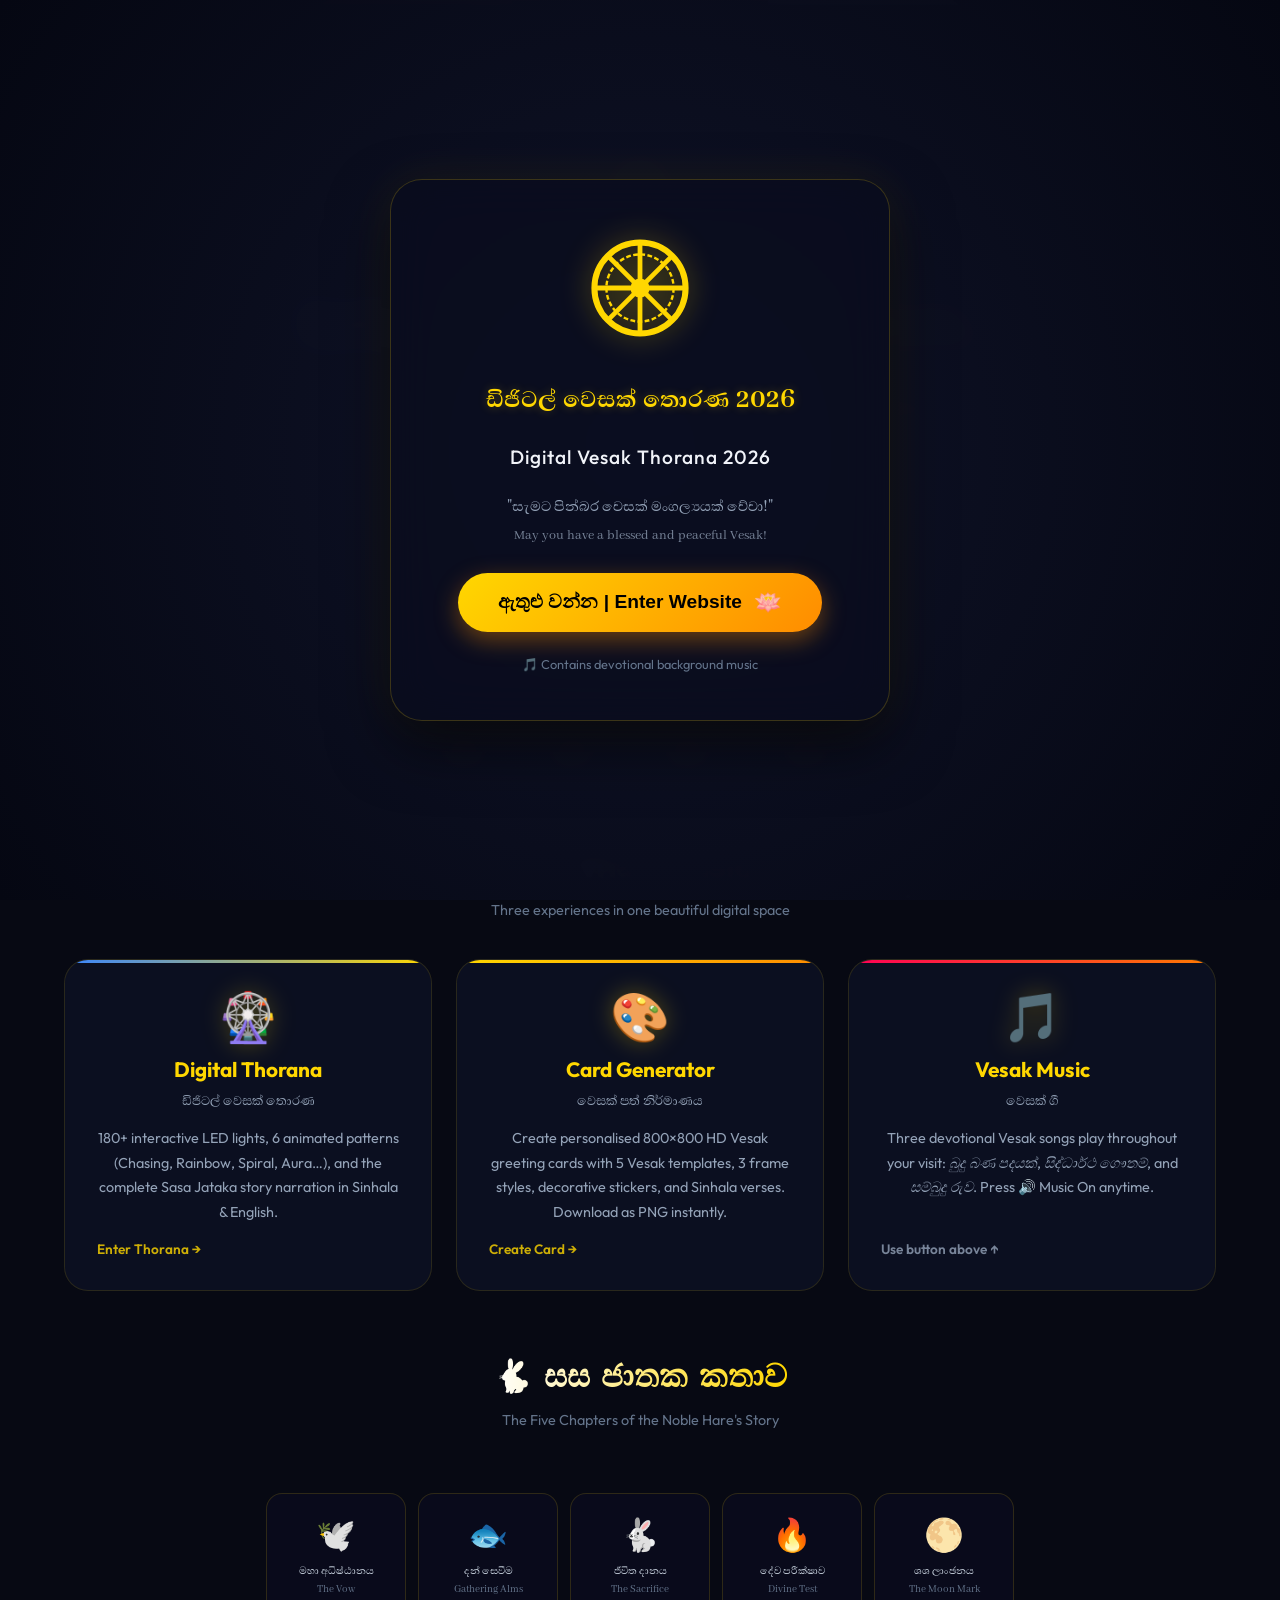
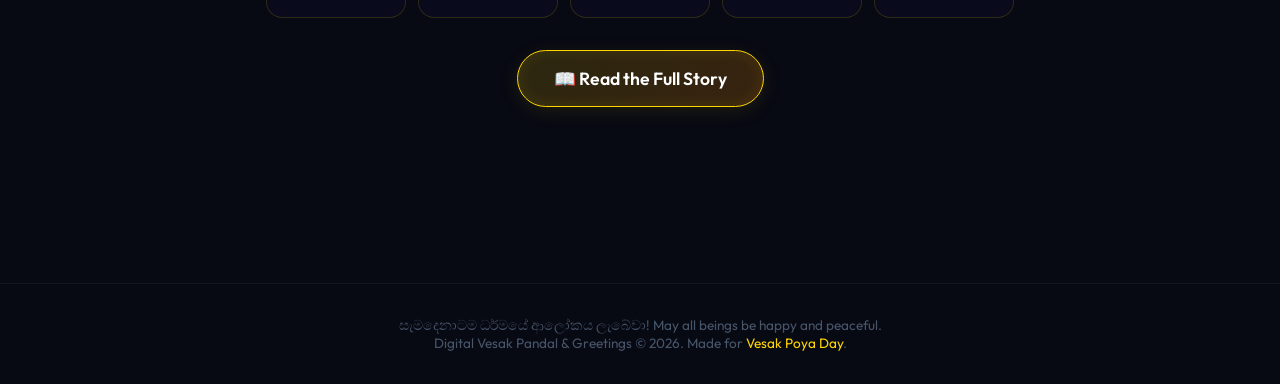
==== index.html @ e33c40f5 "index updated" ====
<!DOCTYPE html>
<html lang="si">
<head>
    <meta charset="UTF-8">
    <meta name="viewport" content="width=device-width, initial-scale=1.0">
    <title>Digital Vesak Thorana 2026 | ඩිජිටල් වෙසක් තොරණ</title>
    <meta name="description" content="ඩිජිටල් වෙසක් තොරණ සහ වෙසක් සුබපැතුම්පත් නිර්මාණය. Experience the interactive Sasa Jataka digital pandal and customize your Vesak greeting cards here.">
    <link rel="stylesheet" href="style.css">
</head>
<body>

    <!-- Welcome/Entry Screen Overlay -->
    <div id="welcomeOverlay" class="welcome-overlay">
        <div class="welcome-card">
            <!-- Rotating Dharma Wheel -->
            <svg class="welcome-logo" viewBox="0 0 100 100" xmlns="http://www.w3.org/2000/svg">
                <circle cx="50" cy="50" r="38" fill="none" stroke="#ffd700" stroke-width="5"/>
                <circle cx="50" cy="50" r="8" fill="#ffd700"/>
                <line x1="50" y1="12" x2="50" y2="88" stroke="#ffd700" stroke-width="4"/>
                <line x1="12" y1="50" x2="88" y2="50" stroke="#ffd700" stroke-width="4"/>
                <line x1="23" y1="23" x2="77" y2="77" stroke="#ffd700" stroke-width="4"/>
                <line x1="23" y1="77" x2="77" y2="23" stroke="#ffd700" stroke-width="4"/>
                <circle cx="50" cy="50" r="28" fill="none" stroke="#ffd700" stroke-width="2" stroke-dasharray="4,2"/>
            </svg>
            <h1 class="welcome-title-si">ඩිජිටල් වෙසක් තොරණ 2026</h1>
            <h2 class="welcome-title-en">Digital Vesak Thorana 2026</h2>
            <p class="welcome-blessing">"සැමට පින්බර වෙසක් මංගල්‍යයක් වේවා!"<br><span style="font-size:0.9rem;opacity:0.8;">May you have a blessed and peaceful Vesak!</span></p>
            <button id="btnEnterWebsite" class="welcome-btn">
                <span>ඇතුළු වන්න | Enter Website</span>
                <span style="font-size:1.4rem;">🪷</span>
            </button>
            <p class="welcome-note">🎵 Contains devotional background music</p>
        </div>
    </div>

    <!-- Stars Twinkling Background -->
    <div class="stars-bg">
        <div class="stars"></div>
    </div>

    <!-- Buddhist Flag Colour Band -->
    <div class="flag-band"></div>

    <!-- Header Navigation -->
    <header>
        <div class="logo">
            <svg class="logo-icon" viewBox="0 0 100 100" xmlns="http://www.w3.org/2000/svg">
                <!-- Traditional Dhammachakka (Dharma Wheel) -->
                <circle cx="50" cy="50" r="38" fill="none" stroke="#ffd700" stroke-width="5"/>
                <circle cx="50" cy="50" r="8" fill="#ffd700"/>
                <!-- 8 spokes -->
                <line x1="50" y1="12" x2="50" y2="88" stroke="#ffd700" stroke-width="4"/>
                <line x1="12" y1="50" x2="88" y2="50" stroke="#ffd700" stroke-width="4"/>
                <line x1="23" y1="23" x2="77" y2="77" stroke="#ffd700" stroke-width="4"/>
                <line x1="23" y1="77" x2="77" y2="23" stroke="#ffd700" stroke-width="4"/>
                <!-- Wheel rims -->
                <circle cx="50" cy="50" r="28" fill="none" stroke="#ffd700" stroke-width="2" stroke-dasharray="4,2"/>
            </svg>
            <span class="logo-text">Vesak 2026</span>
        </div>
        <nav>
            <ul>
                <li class="active"><a href="index.html">🏠 Home</a></li>
                <li><a href="thorana.html">🎡 Digital Thorana</a></li>
                <li><a href="card-genarate.html">🎨 Card Generator</a></li>
            </ul>
        </nav>
        <button id="btnGlobalMusic" class="btn-music-toggle">🔊 Music On</button>
    </header>

    <!-- Main Hero Landing -->
    <main class="hero-section">
        <!-- Celestial Meditating Buddha SVG Silhouette -->
        <svg class="hero-logo-large" viewBox="0 0 200 200" xmlns="http://www.w3.org/2000/svg">
            <defs>
                <radialGradient id="buddhaGlow" cx="50%" cy="50%" r="50%">
                    <stop offset="0%" stop-color="#ffd700" stop-opacity="0.6"/>
                    <stop offset="100%" stop-color="#ffd700" stop-opacity="0"/>
                </radialGradient>
            </defs>
            <!-- Glowing Aura Background -->
            <circle cx="100" cy="90" r="70" fill="url(#buddhaGlow)"/>
            <circle cx="100" cy="90" r="45" fill="none" stroke="#ffd700" stroke-width="1.5" opacity="0.5"/>
            <!-- Buddha Silhouette -->
            <!-- Lotus throne -->
            <path d="M 50 145 C 50 135, 150 135, 150 145 C 130 160, 70 160, 50 145 Z" fill="#ffd700" opacity="0.9"/>
            <!-- Body -->
            <path d="M 80 140 L 70 110 C 70 95, 130 95, 130 110 L 120 140 Z" fill="#101432"/>
            <path d="M 82 138 C 90 120, 110 120, 118 138 Z" fill="#ffd700"/>
            <!-- Head & Hair Crown -->
            <circle cx="100" cy="85" r="16" fill="#101432"/>
            <circle cx="100" cy="67" r="5" fill="#ffd700"/>
        </svg>

        <h1 class="hero-title">DIGITAL VESAK PANDAL</h1>
        <h2 id="heroTitleSi" class="hero-title-sinhala">විද්‍යුත් වෙසක් තොරණ සහ සුබපැතුම්පත්</h2>
        
        <p class="hero-subtitle">
            පින්බර වෙසක් මංගල්‍යය වෙනුවෙන් සැකසූ සුවිශේෂී ඩිජිටල් අත්දැකීම. 
            සුවිශේෂී ආලෝක රටා සහිත <strong>සස ජාතක කතාව</strong> විදහා දක්වන තොරණ නරඹා, 
            ඔබේ හිතමිතුරන් වෙනුවෙන්ම වෙසක් සුබපැතුම්පතක් නිර්මාණය කර බාගත කරගන්න.
        </p>

        <!-- CTA Buttons -->
        <div class="cta-container">
            <a href="thorana.html" class="btn-premium">
                <span>🎡 Enter Digital Thorana</span>
            </a>
            <a href="card-genarate.html" class="btn-secondary">
                <span>🎨 Create Vesak Cards</span>
            </a>
        </div>

        <!-- Countdown Timer -->
        <div class="countdown-box">
            <div class="countdown-item">
                <span id="daysBox" class="countdown-num">00</span>
                <span class="countdown-label">Days (දින)</span>
            </div>
            <div class="countdown-item">
                <span id="hoursBox" class="countdown-num">00</span>
                <span class="countdown-label">Hours (පැය)</span>
            </div>
            <div class="countdown-item">
                <span id="minsBox" class="countdown-num">00</span>
                <span class="countdown-label">Mins (විනාඩි)</span>
            </div>
            <div class="countdown-item">
                <span id="secsBox" class="countdown-num">00</span>
                <span class="countdown-label">Secs (තත්පර)</span>
            </div>
        </div>

    <!-- Features Section -->
    <div class="section-divider">
        <h2>✨ What's Inside</h2>
        <p>Three experiences in one beautiful digital space</p>
    </div>

    <section class="features-section">
        <a href="thorana.html" class="feature-card card-thorana">
            <div class="feature-icon">🎡</div>
            <div class="feature-title">Digital Thorana</div>
            <div class="feature-title-si">ඩිජිටල් වෙසක් තොරණ</div>
            <p class="feature-desc">
                180+ interactive LED lights, 6 animated patterns (Chasing, Rainbow, Spiral, Aura…), and the complete Sasa Jataka story narration in Sinhala &amp; English.
            </p>
            <span class="feature-link">Enter Thorana →</span>
        </a>

        <a href="card-genarate.html" class="feature-card card-generator">
            <div class="feature-icon">🎨</div>
            <div class="feature-title">Card Generator</div>
            <div class="feature-title-si">වෙසක් පත් නිර්මාණය</div>
            <p class="feature-desc">
                Create personalised 800×800 HD Vesak greeting cards with 5 Vesak templates, 3 frame styles, decorative stickers, and Sinhala verses. Download as PNG instantly.
            </p>
            <span class="feature-link">Create Card →</span>
        </a>

        <div class="feature-card card-music" style="cursor:default;">
            <div class="feature-icon">🎵</div>
            <div class="feature-title">Vesak Music</div>
            <div class="feature-title-si">වෙසක් ගී</div>
            <p class="feature-desc">
                Three devotional Vesak songs play throughout your visit: <em>බුදු බණ පදයක්</em>, <em>සිද්ධාර්ථ ගෞතම්</em>, and <em>සම්බුදු රුව</em>. Press 🔊 Music On anytime.
            </p>
            <span class="feature-link" style="color:#94a3b8; cursor:default;">Use button above ↑</span>
        </div>
    </section>

    <!-- Jataka Story Teaser -->
    <div class="section-divider" style="margin-top:0;">
        <h2>🐇 සස ජාතක කතාව</h2>
        <p>The Five Chapters of the Noble Hare's Story</p>
    </div>

    <section class="jataka-teaser">
        <div class="jataka-cards-row">
            <div class="jataka-mini-card">
                <div class="jataka-mini-icon">🕊️</div>
                <div class="jataka-mini-title">මහා අධිෂ්ඨානය<br><small style="color:#64748b;font-family:inherit">The Vow</small></div>
            </div>
            <div class="jataka-mini-card">
                <div class="jataka-mini-icon">🐟</div>
                <div class="jataka-mini-title">දන් සෙවීම<br><small style="color:#64748b;font-family:inherit">Gathering Alms</small></div>
            </div>
            <div class="jataka-mini-card">
                <div class="jataka-mini-icon">🐇</div>
                <div class="jataka-mini-title">ජීවිත දානය<br><small style="color:#64748b;font-family:inherit">The Sacrifice</small></div>
            </div>
            <div class="jataka-mini-card">
                <div class="jataka-mini-icon">🔥</div>
                <div class="jataka-mini-title">දේව පරීක්ෂාව<br><small style="color:#64748b;font-family:inherit">Divine Test</small></div>
            </div>
            <div class="jataka-mini-card">
                <div class="jataka-mini-icon">🌕</div>
                <div class="jataka-mini-title">ශශ ලාංඡනය<br><small style="color:#64748b;font-family:inherit">The Moon Mark</small></div>
            </div>
        </div>
        <div style="margin-top: 2rem;">
            <a href="thorana.html" class="btn-premium" style="display:inline-flex;">
                <span>📖 Read the Full Story</span>
            </a>
        </div>
    </section>

    </main>

    <!-- Footer -->
    <footer class="footer-text">
        සැමදෙනාටම ධර්මයේ ආලෝකය ලැබේවා! May all beings be happy and peaceful. <br>
        Digital Vesak Pandal &amp; Greetings © 2026. Made for <span>Vesak Poya Day</span>.
    </footer>

    <!-- Scripts -->
    <script src="script.js"></script>
</body>
</html>
---- style.css ----
@import url('https://fonts.googleapis.com/css2?family=Abhaya+Libre:wght@400;600;700;800&family=Outfit:wght@300;400;500;600;700;800&family=Yatra+One&display=swap');

/* --- DESIGN SYSTEM --- */
:root {
    --bg-dark: #070913;
    --bg-card: rgba(15, 20, 42, 0.6);
    --bg-glass: rgba(10, 12, 30, 0.7);
    --border-glass: rgba(255, 215, 0, 0.15);
    --color-blue: #0056B3;
    --color-yellow: #FFD700;
    --color-red: #D91E18;
    --color-white: #FFFFFF;
    --color-orange: #FF6600;
    --glow-blue: 0 0 15px #3a86ff, 0 0 30px #3a86ff;
    --glow-yellow: 0 0 15px #ffd700, 0 0 30px #ffd700;
    --glow-red: 0 0 15px #ff0055, 0 0 30px #ff0055;
    --glow-white: 0 0 15px #ffffff, 0 0 30px #ffffff;
    --glow-orange: 0 0 15px #ff7b00, 0 0 30px #ff7b00;
    --font-heading: 'Outfit', sans-serif;
    --font-sinhala: 'Abhaya Libre', serif;
    --font-ornamental: 'Yatra One', cursive;
}

/* --- RESET --- */
* { margin: 0; padding: 0; box-sizing: border-box; }

html { scroll-behavior: smooth; }

body {
    background-color: var(--bg-dark);
    color: #f1f3f9;
    font-family: var(--font-heading);
    min-height: 100vh;
    overflow-x: hidden;
    position: relative;
}

/* Custom Scrollbar */
::-webkit-scrollbar { width: 6px; }
::-webkit-scrollbar-track { background: #0d1020; }
::-webkit-scrollbar-thumb { background: rgba(255,215,0,0.3); border-radius: 3px; }
::-webkit-scrollbar-thumb:hover { background: rgba(255,215,0,0.6); }

/* --- STARFIELD --- */
.stars-bg {
    position: fixed; top: 0; left: 0; width: 100%; height: 100%;
    z-index: -2;
    background: radial-gradient(ellipse at bottom, #101432 0%, #050710 100%);
    overflow: hidden;
}
.stars { position: absolute; width: 100%; height: 100%; }
.star {
    position: absolute; background-color: #fff; border-radius: 50%;
    animation: twinkle 3s infinite ease-in-out;
}
@keyframes twinkle {
    0%, 100% { opacity: 0.2; transform: scale(0.8); }
    50% { opacity: 1; transform: scale(1.2); }
}

.lantern-float {
    position: absolute; opacity: 0.15;
    background: radial-gradient(circle, rgba(255,165,0,0.6) 0%, rgba(255,0,0,0) 70%);
    border-radius: 50%; filter: blur(5px); pointer-events: none;
    animation: float-up 25s infinite linear;
}
@keyframes float-up {
    0% { transform: translateY(105vh) translateX(0) scale(0.8); opacity: 0; }
    10% { opacity: 0.25; }
    90% { opacity: 0.25; }
    100% { transform: translateY(-10vh) translateX(100px) scale(1.2); opacity: 0; }
}

/* --- HEADER --- */
header {
    background: var(--bg-glass); backdrop-filter: blur(12px); -webkit-backdrop-filter: blur(12px);
    border-bottom: 1px solid var(--border-glass);
    padding: 1rem 2rem; position: sticky; top: 0; z-index: 100;
    display: flex; justify-content: space-between; align-items: center;
}
.logo { display: flex; align-items: center; gap: 12px; }
.logo-icon {
    width: 40px; height: 40px;
    filter: drop-shadow(0 0 8px var(--color-yellow));
    animation: spin-slow 12s infinite linear;
}
@keyframes spin-slow { from { transform: rotate(0deg); } to { transform: rotate(360deg); } }
.logo-text {
    font-family: var(--font-ornamental); font-size: 1.6rem;
    background: linear-gradient(45deg, #ffd700, #ff8c00);
    -webkit-background-clip: text; -webkit-text-fill-color: transparent;
}
nav ul { display: flex; list-style: none; gap: 20px; }
nav a {
    color: #e2e8f0; text-decoration: none; font-weight: 500; font-size: 0.9rem;
    padding: 8px 16px; border-radius: 20px;
    transition: all 0.3s cubic-bezier(0.4, 0, 0.2, 1);
    border: 1px solid transparent;
}
nav a:hover, nav li.active a {
    color: var(--color-yellow); border-color: var(--border-glass);
    background: rgba(255, 215, 0, 0.05);
    text-shadow: 0 0 8px rgba(255, 215, 0, 0.4);
}

.btn-music-toggle {
    background: rgba(255, 255, 255, 0.05);
    border: 1px solid rgba(255, 255, 255, 0.2);
    color: #94a3b8;
    padding: 8px 18px;
    border-radius: 20px;
    cursor: pointer;
    font-weight: 600;
    font-size: 0.82rem;
    display: flex;
    align-items: center;
    gap: 8px;
    transition: all 0.3s ease;
    white-space: nowrap;
}
.btn-music-toggle:hover {
    background: rgba(255, 215, 0, 0.1);
    border-color: var(--color-yellow);
    color: var(--color-yellow);
    transform: translateY(-1px);
}
/* Active playing state - glowing gold */
.btn-music-toggle.playing {
    background: rgba(255, 215, 0, 0.15);
    border-color: var(--color-yellow);
    color: var(--color-yellow);
    text-shadow: 0 0 8px rgba(255, 215, 0, 0.5);
    box-shadow: 0 0 15px rgba(255, 215, 0, 0.2), inset 0 0 10px rgba(255, 215, 0, 0.05);
    animation: music-pulse 2s infinite ease-in-out;
}
@keyframes music-pulse {
    0%, 100% { box-shadow: 0 0 10px rgba(255, 215, 0, 0.2); }
    50% { box-shadow: 0 0 25px rgba(255, 215, 0, 0.5), 0 0 40px rgba(255, 215, 0, 0.1); }
}

/* Now Playing Toast */
.now-playing-toast {
    position: fixed;
    bottom: 24px;
    left: 50%;
    transform: translateX(-50%) translateY(120px);
    background: rgba(10, 12, 28, 0.92);
    border: 1px solid var(--color-yellow);
    border-radius: 50px;
    padding: 12px 24px;
    display: flex;
    align-items: center;
    gap: 12px;
    z-index: 9999;
    backdrop-filter: blur(16px);
    transition: transform 0.4s cubic-bezier(0.175, 0.885, 0.32, 1.275), opacity 0.4s ease;
    opacity: 0;
    pointer-events: none;
    box-shadow: 0 8px 30px rgba(0,0,0,0.5), 0 0 20px rgba(255,215,0,0.1);
    max-width: 90vw;
}
.now-playing-toast.visible {
    transform: translateX(-50%) translateY(0);
    opacity: 1;
}
.now-playing-bars {
    display: flex;
    align-items: flex-end;
    gap: 2px;
    height: 18px;
}
.now-playing-bars span {
    display: block;
    width: 3px;
    background: var(--color-yellow);
    border-radius: 2px;
    animation: eq-bar 0.8s infinite ease-in-out;
}
.now-playing-bars span:nth-child(1) { height: 40%; animation-delay: 0s; }
.now-playing-bars span:nth-child(2) { height: 100%; animation-delay: 0.15s; }
.now-playing-bars span:nth-child(3) { height: 70%; animation-delay: 0.3s; }
.now-playing-bars span:nth-child(4) { height: 50%; animation-delay: 0.45s; }
@keyframes eq-bar {
    0%, 100% { transform: scaleY(0.4); }
    50% { transform: scaleY(1); }
}
.now-playing-info { display: flex; flex-direction: column; gap: 2px; }
.now-playing-label-sm { font-size: 0.68rem; color: #94a3b8; text-transform: uppercase; letter-spacing: 1px; }
.now-playing-title { font-size: 0.88rem; font-weight: 600; color: var(--color-yellow); white-space: nowrap; overflow: hidden; text-overflow: ellipsis; max-width: 260px; }
.now-playing-artist { font-size: 0.75rem; color: #cbd5e1; }
.now-playing-close {
    background: transparent; border: none;
    color: #64748b; cursor: pointer; font-size: 1rem;
    padding: 4px; line-height: 1; pointer-events: all;
    transition: color 0.2s;
}
.now-playing-close:hover { color: #fff; }

/* --- HOME HERO --- */
.hero-section {
    min-height: calc(100vh - 80px); display: flex; flex-direction: column;
    justify-content: center; align-items: center; text-align: center;
    padding: 3rem 1.5rem;
}
.hero-logo-large {
    width: 140px; height: 140px; margin-bottom: 24px;
    filter: drop-shadow(0 0 25px rgba(255, 215, 0, 0.4));
    animation: pulse-glow 3s infinite ease-in-out;
}
@keyframes pulse-glow {
    0%, 100% { transform: scale(1); filter: drop-shadow(0 0 20px rgba(255, 215, 0, 0.3)); }
    50% { transform: scale(1.05); filter: drop-shadow(0 0 40px rgba(255, 215, 0, 0.6)); }
}
.hero-title {
    font-family: var(--font-ornamental); font-size: 3.5rem; margin-bottom: 12px;
    background: linear-gradient(to right, #ffffff, #ffd700, #ff8c00, #ffffff);
    background-size: 200% auto;
    -webkit-background-clip: text; -webkit-text-fill-color: transparent;
    animation: shine-text 5s linear infinite;
}
.hero-title-sinhala {
    font-family: var(--font-sinhala); font-size: 2.5rem; font-weight: 700;
    color: var(--color-yellow); margin-bottom: 24px;
    text-shadow: 0 0 15px rgba(255, 215, 0, 0.4);
}
@keyframes shine-text { to { background-position: 200% center; } }
.hero-subtitle {
    font-size: 1.15rem; max-width: 700px; line-height: 1.8;
    color: #cbd5e1; margin-bottom: 40px; font-weight: 300;
}
.cta-container { display: flex; gap: 24px; flex-wrap: wrap; justify-content: center; }
.btn-premium {
    background: linear-gradient(135deg, rgba(255,215,0,0.15), rgba(255,140,0,0.2));
    border: 1px solid var(--color-yellow); color: #fff;
    padding: 16px 36px; font-size: 1.1rem; font-weight: 600; border-radius: 30px;
    cursor: pointer; text-decoration: none;
    transition: all 0.4s cubic-bezier(0.175, 0.885, 0.32, 1.275);
    box-shadow: 0 4px 20px rgba(255, 215, 0, 0.1), inset 0 0 15px rgba(255, 215, 0, 0.1);
    display: inline-flex; align-items: center; gap: 10px;
}
.btn-premium:hover {
    transform: translateY(-5px);
    box-shadow: 0 12px 30px rgba(255, 215, 0, 0.3), inset 0 0 20px rgba(255, 215, 0, 0.2);
    text-shadow: 0 0 5px #fff;
}
.btn-secondary {
    background: rgba(15, 23, 42, 0.5); border: 1px solid rgba(255, 255, 255, 0.2);
    color: #e2e8f0; padding: 16px 36px; font-size: 1.1rem; font-weight: 500;
    border-radius: 30px; cursor: pointer; text-decoration: none;
    transition: all 0.3s ease; display: inline-flex; align-items: center; gap: 10px;
}
.btn-secondary:hover { border-color: #fff; background: rgba(255, 255, 255, 0.05); color: #fff; }

/* Countdown */
.countdown-box {
    margin-top: 50px; background: var(--bg-glass); padding: 1.5rem 3rem;
    border-radius: 20px; border: 1px solid var(--border-glass);
    display: flex; gap: 30px; backdrop-filter: blur(8px);
}
.countdown-item { display: flex; flex-direction: column; align-items: center; }
.countdown-num {
    font-size: 2.2rem; font-weight: 800; color: var(--color-yellow);
    text-shadow: 0 0 10px rgba(255, 215, 0, 0.3);
}
.countdown-label { font-size: 0.8rem; text-transform: uppercase; letter-spacing: 1px; color: #94a3b8; }

/* --- THORANA PAGE --- */
.thorana-container {
    max-width: 1500px; margin: 2rem auto; padding: 0 1.5rem;
    display: grid; grid-template-columns: 1fr; gap: 2.5rem;
}
@media (min-width: 1024px) {
    .thorana-container { grid-template-columns: 1.5fr 1fr; }
}
.thorana-view {
    display: flex; flex-direction: column; align-items: center; position: relative;
    background: rgba(8, 10, 24, 0.4); border-radius: 24px;
    border: 1px solid rgba(255, 255, 255, 0.05);
    padding: 1.5rem 1rem; box-shadow: 0 10px 40px rgba(0, 0, 0, 0.5);
}
.pandal-structure { width: 100%; max-width: 750px; height: auto; }

/* Bulb States */
.bulb { cursor: pointer; transition: fill 0.15s ease, filter 0.15s ease, opacity 0.15s ease; }
.bulb-blue.active { fill: #3a86ff; filter: drop-shadow(var(--glow-blue)); }
.bulb-yellow.active { fill: #ffd700; filter: drop-shadow(var(--glow-yellow)); }
.bulb-red.active { fill: #ff0055; filter: drop-shadow(var(--glow-red)); }
.bulb-white.active { fill: #ffffff; filter: drop-shadow(var(--glow-white)); }
.bulb-orange.active { fill: #ff7b00; filter: drop-shadow(var(--glow-orange)); }
.bulb:not(.active) { fill: #1a1d30; filter: none; opacity: 0.5; }

/* Panel Triggers */
.pandal-panel-trigger { cursor: pointer; transition: transform 0.3s ease, filter 0.3s ease; }
.pandal-panel-trigger:hover { transform: scale(1.04); filter: brightness(1.2) drop-shadow(0 0 12px var(--color-yellow)); }
.pandal-panel-trigger.selected { transform: scale(1.06); filter: brightness(1.3) drop-shadow(0 0 20px var(--color-yellow)); }

/* Dashboard */
.thorana-dashboard {
    background: var(--bg-card); border: 1px solid var(--border-glass);
    border-radius: 24px; padding: 2rem;
    box-shadow: 0 20px 40px rgba(0, 0, 0, 0.4);
    backdrop-filter: blur(12px); display: flex; flex-direction: column; gap: 1.8rem;
}
.dashboard-title {
    font-family: var(--font-sinhala); font-size: 1.8rem; color: var(--color-yellow);
    border-bottom: 2px solid rgba(255, 215, 0, 0.2); padding-bottom: 12px;
    display: flex; justify-content: space-between; align-items: center;
}
.control-group { display: flex; flex-direction: column; gap: 10px; }
.control-label {
    font-size: 0.85rem; text-transform: uppercase; letter-spacing: 1px;
    color: #94a3b8; font-weight: 600;
}
.pattern-grid { display: grid; grid-template-columns: repeat(2, 1fr); gap: 10px; }
.btn-pattern {
    background: rgba(15, 23, 42, 0.6); border: 1px solid rgba(255, 215, 0, 0.3);
    color: #e2e8f0; padding: 10px; font-size: 0.85rem; border-radius: 12px;
    cursor: pointer; transition: all 0.3s ease; font-weight: 500;
}
.btn-pattern:hover, .btn-pattern.active {
    background: linear-gradient(135deg, rgba(255,215,0,0.15), rgba(255,140,0,0.15));
    border-color: var(--color-yellow); color: var(--color-yellow);
    box-shadow: 0 0 12px rgba(255, 215, 0, 0.2); transform: translateY(-2px);
}
.speed-slider {
    width: 100%; -webkit-appearance: none; height: 6px;
    border-radius: 3px; background: #1e293b; outline: none;
}
.speed-slider::-webkit-slider-thumb {
    -webkit-appearance: none; width: 18px; height: 18px; border-radius: 50%;
    background: var(--color-yellow); cursor: pointer;
    box-shadow: 0 0 10px var(--color-yellow); transition: transform 0.1s;
}
.speed-slider::-webkit-slider-thumb:hover { transform: scale(1.2); }

/* Story Card */
.story-card {
    background: rgba(5, 7, 18, 0.8); border: 1px solid rgba(255, 255, 255, 0.08);
    border-radius: 20px; padding: 1.8rem;
    display: flex; flex-direction: column; gap: 1.2rem;
    position: relative; overflow: hidden;
}
.story-card::before {
    content: ''; position: absolute; top: 0; left: 0; width: 100%; height: 4px;
    background: linear-gradient(to right, var(--color-blue), var(--color-yellow), var(--color-red), var(--color-white), var(--color-orange));
}
.story-header { display: flex; justify-content: space-between; align-items: center; }
.story-badge {
    background: rgba(255, 215, 0, 0.1); color: var(--color-yellow);
    border: 1px solid var(--border-glass); padding: 6px 14px; border-radius: 20px;
    font-size: 0.8rem; font-weight: 600;
}
.story-lang-toggle {
    display: flex; background: #13172b; border-radius: 20px; padding: 3px;
    border: 1px solid rgba(255,255,255,0.05);
}
.btn-lang {
    background: transparent; border: none; color: #64748b;
    padding: 6px 16px; font-size: 0.85rem; font-weight: 600;
    border-radius: 18px; cursor: pointer; transition: all 0.3s ease;
}
.btn-lang.active { background: var(--color-yellow); color: #000; box-shadow: 0 4px 10px rgba(255, 215, 0, 0.3); }
.story-image-placeholder {
    width: 100%; height: 240px; background: #0f1228; border-radius: 12px;
    border: 1px dashed rgba(255, 215, 0, 0.2);
    display: flex; align-items: center; justify-content: center;
    overflow: hidden; position: relative;
}
.story-image-placeholder img { width: 100%; height: 100%; object-fit: cover; transition: opacity 0.5s ease; }
.story-text-sinhala { font-family: var(--font-sinhala); font-size: 1.25rem; font-weight: 500; line-height: 1.9; color: #f8fafc; }
.story-text-english { font-family: var(--font-heading); font-size: 0.95rem; color: #e2e8f0; line-height: 1.8; }
.story-nav { display: flex; justify-content: space-between; align-items: center; margin-top: 8px; }
.btn-story-nav {
    background: transparent; border: 1px solid rgba(255,255,255,0.1);
    color: #fff; width: 44px; height: 44px; border-radius: 50%;
    display: flex; align-items: center; justify-content: center;
    cursor: pointer; transition: all 0.3s ease; font-size: 1rem;
}
.btn-story-nav:hover:not(:disabled) {
    background: var(--color-yellow); color: #000; border-color: var(--color-yellow);
    box-shadow: 0 4px 12px rgba(255, 215, 0, 0.3); transform: scale(1.05);
}
.btn-story-nav:disabled { opacity: 0.3; cursor: not-allowed; }
.auto-play-bar { display: flex; align-items: center; gap: 8px; }
.audio-controls { display: flex; gap: 16px; align-items: center; }
.btn-audio {
    background: rgba(255,255,255,0.05); border: 1px solid rgba(255,255,255,0.1);
    color: #fff; padding: 10px 20px; border-radius: 20px;
    display: flex; align-items: center; gap: 8px; cursor: pointer;
    transition: all 0.3s ease; font-size: 0.9rem;
}
.btn-audio:hover { background: rgba(255,255,255,0.15); border-color: #fff; }
.btn-audio.playing {
    background: rgba(255, 215, 0, 0.2); border-color: var(--color-yellow);
    color: var(--color-yellow); box-shadow: 0 0 10px rgba(255, 215, 0, 0.2);
}

/* --- CARD GENERATOR PAGE --- */
.card-generator-container {
    max-width: 1400px; margin: 2rem auto; padding: 0 1.5rem;
    display: grid; grid-template-columns: 1fr; gap: 2.5rem;
}
@media (min-width: 1024px) {
    .card-generator-container { grid-template-columns: 1.1fr 1fr; }
}
.card-preview-area { display: flex; flex-direction: column; align-items: center; position: sticky; top: 100px; }
.canvas-wrapper {
    background: #0f1228; border: 4px solid var(--border-glass);
    border-radius: 24px; overflow: hidden;
    box-shadow: 0 20px 50px rgba(0, 0, 0, 0.6);
    max-width: 100%;
}
#cardCanvas { display: block; max-width: 100%; height: auto; }
.card-controls {
    background: var(--bg-card); border: 1px solid var(--border-glass);
    border-radius: 24px; padding: 2rem;
    box-shadow: 0 20px 40px rgba(0, 0, 0, 0.4);
    backdrop-filter: blur(12px); display: flex; flex-direction: column; gap: 1.8rem;
}

/* Background Selector */
.bg-select-grid { display: grid; grid-template-columns: repeat(3, 1fr); gap: 12px; }
.bg-option {
    border-radius: 12px; overflow: hidden; border: 2px solid transparent;
    cursor: pointer; position: relative; transition: all 0.3s ease; background: #13172b;
}
.bg-option-preview {
    width: 100%; aspect-ratio: 1; display: flex; align-items: center;
    justify-content: center; font-size: 2rem;
}
.bg-option.active { border-color: var(--color-yellow); box-shadow: 0 0 15px rgba(255, 215, 0, 0.3); transform: scale(1.05); }
.bg-option-label {
    display: block; background: rgba(0,0,0,0.7); color: #fff;
    font-size: 0.75rem; padding: 4px 6px; text-align: center;
}

/* File Upload */
.file-upload-wrapper { position: relative; display: flex; gap: 10px; align-items: center; }
.file-upload-wrapper input[type="file"] {
    position: absolute; width: 0; height: 0; opacity: 0; overflow: hidden;
}
.file-upload-label {
    display: inline-flex; align-items: center; gap: 8px;
    background: rgba(15, 23, 42, 0.6); border: 1px dashed rgba(255,215,0,0.4);
    color: #e2e8f0; padding: 12px 20px; border-radius: 12px;
    cursor: pointer; transition: all 0.3s ease; font-size: 0.9rem; flex: 1;
}
.file-upload-label:hover {
    border-color: var(--color-yellow); background: rgba(255,215,0,0.05);
    color: var(--color-yellow);
}
.btn-clear-upload {
    background: rgba(255,60,60,0.15); border: 1px solid rgba(255,60,60,0.4);
    color: #ff6b6b; padding: 10px 16px; border-radius: 10px;
    cursor: pointer; font-size: 0.8rem; transition: all 0.3s ease;
}
.btn-clear-upload:hover { background: rgba(255,60,60,0.3); }

/* Frame Selector */
.frame-select-grid { display: grid; grid-template-columns: repeat(2, 1fr); gap: 10px; }
.btn-frame {
    background: rgba(15, 23, 42, 0.6); border: 1px solid rgba(255,255,255,0.15);
    color: #e2e8f0; padding: 10px; font-size: 0.8rem; border-radius: 10px;
    cursor: pointer; transition: all 0.3s ease; font-weight: 500;
}
.btn-frame:hover, .btn-frame.active {
    background: linear-gradient(135deg, rgba(255,215,0,0.12), rgba(255,140,0,0.12));
    border-color: var(--color-yellow); color: var(--color-yellow);
    box-shadow: 0 0 10px rgba(255, 215, 0, 0.15);
}

/* Text Inputs */
.text-input-wrapper { display: flex; flex-direction: column; gap: 8px; }
.custom-textarea, .custom-input {
    background: #0d1020; border: 1px solid rgba(255,255,255,0.1);
    border-radius: 12px; color: #fff; padding: 12px 16px;
    font-family: inherit; outline: none; transition: all 0.3s ease;
}
.custom-textarea { resize: none; height: 90px; }
.custom-textarea:focus, .custom-input:focus {
    border-color: var(--color-yellow); box-shadow: 0 0 10px rgba(255,215,0,0.15);
}

/* Verses */
.verses-list {
    display: flex; flex-direction: column; gap: 6px;
    max-height: 140px; overflow-y: auto;
    border: 1px solid rgba(255,255,255,0.05); padding: 8px;
    border-radius: 12px; background: #0d1020;
}
.verse-item {
    font-size: 0.82rem; padding: 8px 12px; border-radius: 8px;
    background: rgba(255,255,255,0.02); cursor: pointer;
    transition: all 0.2s ease; border-left: 2px solid transparent;
    font-family: var(--font-sinhala);
    line-height: 1.5;
}
.verse-item:hover {
    background: rgba(255, 215, 0, 0.05); border-left-color: var(--color-yellow);
    color: var(--color-yellow);
}

/* Alignment Buttons */
.align-btn-group { display: flex; gap: 8px; }
.btn-align {
    flex: 1; background: rgba(15, 23, 42, 0.6); border: 1px solid rgba(255,255,255,0.1);
    color: #94a3b8; padding: 8px; font-size: 0.78rem; border-radius: 8px;
    cursor: pointer; transition: all 0.3s ease;
}
.btn-align:hover, .btn-align.active {
    background: rgba(255,215,0,0.1); border-color: var(--color-yellow);
    color: var(--color-yellow);
}

/* Checkbox Row */
.checkbox-row {
    display: flex; align-items: center; gap: 10px;
    cursor: pointer; font-size: 0.9rem;
}

/* Style Controls */
.style-controls-grid { display: grid; grid-template-columns: repeat(2, 1fr); gap: 14px; }
.color-picker-wrapper {
    display: flex; align-items: center; gap: 10px;
    background: #0d1020; padding: 8px 12px; border-radius: 12px;
    border: 1px solid rgba(255,255,255,0.1);
}
.color-picker-wrapper input[type="color"] {
    -webkit-appearance: none; border: none;
    width: 32px; height: 32px; border-radius: 50%; cursor: pointer; overflow: hidden;
}
.color-picker-wrapper input[type="color"]::-webkit-color-swatch-wrapper { padding: 0; }
.color-picker-wrapper input[type="color"]::-webkit-color-swatch { border: none; border-radius: 50%; }

/* Sticker Panel */
.sticker-panel {
    background: rgba(255,255,255,0.02); padding: 16px;
    border-radius: 15px; border: 1px solid rgba(255,255,255,0.05);
}
.sticker-control-row {
    display: flex; justify-content: space-between; align-items: center;
    padding: 8px 0; border-bottom: 1px solid rgba(255,255,255,0.04);
}
.sticker-control-row:last-child { border-bottom: none; }
.sticker-sliders { display: flex; align-items: center; gap: 8px; }
.mini-slider {
    width: 80px; -webkit-appearance: none; height: 4px;
    border-radius: 2px; background: #1e293b; outline: none;
}
.mini-slider::-webkit-slider-thumb {
    -webkit-appearance: none; width: 14px; height: 14px; border-radius: 50%;
    background: var(--color-yellow); cursor: pointer;
    box-shadow: 0 0 6px var(--color-yellow);
}

/* Export */
.btn-export {
    background: linear-gradient(135deg, #ffd700, #ff8c00);
    border: none; color: #000; font-weight: 700; padding: 16px;
    border-radius: 15px; cursor: pointer; font-size: 1.1rem;
    transition: all 0.3s cubic-bezier(0.175, 0.885, 0.32, 1.275);
    box-shadow: 0 4px 20px rgba(255, 140, 0, 0.3); width: 100%; margin-top: 0.5rem;
}
.btn-export:hover {
    transform: translateY(-3px);
    box-shadow: 0 10px 25px rgba(255, 140, 0, 0.5); filter: brightness(1.05);
}

/* Glow Animation */
.pulse-glow-border { animation: gold-pulse 4s infinite alternate; }
@keyframes gold-pulse {
    from { border-color: rgba(255, 215, 0, 0.15); box-shadow: 0 0 15px rgba(255, 215, 0, 0.05); }
    to { border-color: rgba(255, 215, 0, 0.4); box-shadow: 0 0 30px rgba(255, 215, 0, 0.15); }
}

/* Footer */
.footer-text {
    text-align: center; color: #475569; font-size: 0.85rem;
    margin-top: 4rem; padding: 2rem 0;
    border-top: 1px solid rgba(255,255,255,0.05);
}
.footer-text span { color: var(--color-yellow); }

/* --- RESPONSIVE --- */
@media (max-width: 768px) {
    .hero-title { font-size: 2rem; }
    .hero-title-sinhala { font-size: 1.6rem; }
    .countdown-box { gap: 15px; padding: 1rem 1.5rem; }
    .countdown-num { font-size: 1.6rem; }
    nav ul { gap: 6px; }
    nav a { font-size: 0.72rem; padding: 5px 8px; }
    .btn-music-toggle { font-size: 0.72rem; padding: 6px 12px; }
    .pattern-grid { grid-template-columns: 1fr; }
    .bg-select-grid { grid-template-columns: repeat(3, 1fr); }
    .frame-select-grid { grid-template-columns: 1fr; }
    .style-controls-grid { grid-template-columns: 1fr; }
    header { padding: 0.8rem 1rem; gap: 8px; flex-wrap: nowrap; }
}
@media (max-width: 520px) {
    nav { display: none; }
    header { justify-content: space-between; }
}

/* --- AUDIO PLAYER CARD --- */
.audio-player-card {
    background: rgba(5, 7, 18, 0.85);
    border: 1px solid var(--border-glass);
    border-radius: 20px;
    padding: 1.5rem;
    display: flex;
    flex-direction: column;
    gap: 0.8rem;
    position: relative;
    overflow: hidden;
    margin-top: 1.5rem;
    box-shadow: 0 10px 30px rgba(0, 0, 0, 0.3);
}
.audio-player-card::before {
    content: '';
    position: absolute;
    top: 0;
    left: 0;
    width: 4px;
    height: 100%;
    background: linear-gradient(to bottom, var(--color-yellow), var(--color-orange));
}
.playlist-controls {
    display: flex;
    flex-direction: column;
}
.player-controls-row {
    display: flex;
    gap: 10px;
    align-items: center;
}
.now-playing-label {
    font-size: 0.75rem;
    color: #94a3b8;
    flex: 1.5;
    overflow: hidden;
    white-space: nowrap;
    text-overflow: ellipsis;
    border: 1px solid rgba(255, 255, 255, 0.05);
    padding: 8px;
    border-radius: 8px;
    background: rgba(0, 0, 0, 0.3);
    text-align: center;
}
.volume-control-row {
    display: flex;
    align-items: center;
    gap: 10px;
    margin-top: 6px;
}

/* --- HOME PAGE STYLES (MIGRATED) --- */
.features-section {
    max-width: 1200px;
    margin: 0 auto 4rem;
    padding: 0 1.5rem;
    display: grid;
    grid-template-columns: repeat(auto-fit, minmax(300px, 1fr));
    gap: 1.5rem;
}
.feature-card {
    background: rgba(15, 20, 42, 0.6);
    border: 1px solid rgba(255, 215, 0, 0.12);
    border-radius: 24px;
    padding: 2rem;
    display: flex;
    flex-direction: column;
    gap: 1rem;
    backdrop-filter: blur(12px);
    transition: all 0.4s cubic-bezier(0.175, 0.885, 0.32, 1.275);
    position: relative;
    overflow: hidden;
    text-decoration: none;
    color: inherit;
}
.feature-card::before {
    content: '';
    position: absolute;
    top: 0; left: 0; width: 100%; height: 3px;
}
.feature-card.card-thorana::before { background: linear-gradient(to right, #3a86ff, #ffd700); }
.feature-card.card-generator::before { background: linear-gradient(to right, #ffd700, #ff8c00); }
.feature-card.card-music::before { background: linear-gradient(to right, #ff0055, #ff7b00); }
.feature-card:hover {
    transform: translateY(-8px);
    border-color: rgba(255, 215, 0, 0.35);
    box-shadow: 0 20px 50px rgba(0,0,0,0.4), 0 0 30px rgba(255,215,0,0.05);
}
.feature-icon {
    font-size: 3rem;
    line-height: 1;
    filter: drop-shadow(0 0 12px rgba(255,215,0,0.3));
}
.feature-title {
    font-size: 1.3rem;
    font-weight: 700;
    color: var(--color-yellow);
}
.feature-title-si {
    font-family: var(--font-sinhala);
    font-size: 1rem;
    color: #94a3b8;
    margin-top: -6px;
}
.feature-desc {
    font-size: 0.9rem;
    color: #94a3b8;
    line-height: 1.7;
}
.feature-link {
    display: inline-flex;
    align-items: center;
    gap: 8px;
    color: var(--color-yellow);
    font-size: 0.85rem;
    font-weight: 600;
    margin-top: auto;
    opacity: 0.8;
    transition: opacity 0.2s, gap 0.2s;
}
.feature-card:hover .feature-link { opacity: 1; gap: 12px; }

.section-divider {
    text-align: center;
    margin: 2rem 0 2.5rem;
}
.section-divider h2 {
    font-family: var(--font-ornamental);
    font-size: 2rem;
    background: linear-gradient(to right, #fff, #ffd700, #fff);
    background-size: 200% auto;
    -webkit-background-clip: text;
    -webkit-text-fill-color: transparent;
    animation: shine-text 4s linear infinite;
}
.section-divider p {
    color: #64748b;
    margin-top: 8px;
    font-size: 0.9rem;
}

/* Buddhist flag color band */
.flag-band {
    height: 5px;
    background: linear-gradient(to right,
        #1e56b2 20%, #ffd700 20% 40%,
        #d91e18 40% 60%, #ffffff 60% 80%,
        #ff6600 80%);
    margin: 0;
    opacity: 0.6;
}

.jataka-teaser {
    max-width: 900px;
    margin: 0 auto 4rem;
    padding: 0 1.5rem;
    text-align: center;
}
.jataka-cards-row {
    display: flex;
    gap: 12px;
    justify-content: center;
    flex-wrap: wrap;
    margin-top: 1.5rem;
}
.jataka-mini-card {
    background: rgba(10, 12, 30, 0.8);
    border: 1px solid rgba(255,215,0,0.15);
    border-radius: 16px;
    padding: 1.2rem 1.5rem;
    text-align: center;
    flex: 1;
    min-width: 140px;
    max-width: 170px;
    transition: all 0.3s ease;
    cursor: default;
}
.jataka-mini-card:hover {
    border-color: rgba(255,215,0,0.4);
    transform: translateY(-4px);
    background: rgba(255,215,0,0.05);
}
.jataka-mini-icon { font-size: 2rem; margin-bottom: 8px; }
.jataka-mini-title { font-family: var(--font-sinhala); font-size: 0.82rem; color: #cbd5e1; line-height: 1.4; }

/* --- WELCOME SCREEN OVERLAY --- */
.welcome-overlay {
    position: fixed;
    top: 0; left: 0;
    width: 100vw; height: 100vh;
    background: radial-gradient(circle at center, rgba(16, 20, 42, 0.98) 0%, rgba(5, 7, 18, 1) 100%);
    backdrop-filter: blur(15px);
    -webkit-backdrop-filter: blur(15px);
    z-index: 99999;
    display: flex;
    justify-content: center;
    align-items: center;
    transition: opacity 0.8s cubic-bezier(0.25, 1, 0.5, 1), visibility 0.8s;
}

.welcome-overlay.hidden {
    opacity: 0;
    visibility: hidden;
    pointer-events: none;
}

.welcome-card {
    background: rgba(10, 12, 30, 0.75);
    border: 1px solid rgba(255, 215, 0, 0.2);
    border-radius: 32px;
    padding: 3rem 2.5rem;
    max-width: 500px;
    width: 90%;
    text-align: center;
    box-shadow: 0 25px 60px rgba(0, 0, 0, 0.6), 0 0 50px rgba(255, 215, 0, 0.08);
    backdrop-filter: blur(20px);
    -webkit-backdrop-filter: blur(20px);
    display: flex;
    flex-direction: column;
    align-items: center;
    gap: 1.5rem;
    animation: welcome-entrance 1s cubic-bezier(0.175, 0.885, 0.32, 1.275);
}

@keyframes welcome-entrance {
    from { transform: translateY(30px) scale(0.95); opacity: 0; }
    to { transform: translateY(0) scale(1); opacity: 1; }
}

.welcome-logo {
    width: 120px;
    height: 120px;
    filter: drop-shadow(0 0 15px rgba(255, 215, 0, 0.4));
    animation: logo-spin 25s linear infinite;
}

@keyframes logo-spin {
    from { transform: rotate(0deg); }
    to { transform: rotate(360deg); }
}

.welcome-title-si {
    font-family: var(--font-sinhala);
    font-size: 1.8rem;
    color: var(--color-yellow);
    text-shadow: 0 0 10px rgba(255, 215, 0, 0.3);
    margin-top: 0.5rem;
    line-height: 1.4;
}

.welcome-title-en {
    font-size: 1.2rem;
    color: #f1f3f9;
    font-weight: 500;
    letter-spacing: 1px;
}

.welcome-blessing {
    font-family: var(--font-sinhala);
    font-size: 1.1rem;
    color: #94a3b8;
    line-height: 1.6;
}

.welcome-btn {
    background: linear-gradient(135deg, #ffd700, #ff8c00);
    border: none;
    color: #000;
    font-size: 1.2rem;
    font-weight: 700;
    padding: 1rem 2.5rem;
    border-radius: 50px;
    cursor: pointer;
    box-shadow: 0 8px 25px rgba(255, 140, 0, 0.4);
    display: inline-flex;
    align-items: center;
    gap: 12px;
    transition: all 0.3s cubic-bezier(0.175, 0.885, 0.32, 1.275);
    animation: btn-pulse 2s infinite alternate;
}

.welcome-btn:hover {
    transform: translateY(-4px) scale(1.03);
    box-shadow: 0 15px 35px rgba(255, 140, 0, 0.6);
    filter: brightness(1.1);
}

@keyframes btn-pulse {
    from { box-shadow: 0 8px 25px rgba(255, 140, 0, 0.4); }
    to { box-shadow: 0 8px 35px rgba(255, 215, 0, 0.7); }
}

.welcome-note {
    font-size: 0.8rem;
    color: #64748b;
}

/* Page transitions */
.spa-transition-fade {
    animation: spa-fade-in 0.4s ease-out forwards;
}
@keyframes spa-fade-in {
    from { opacity: 0; transform: translateY(8px); }
    to { opacity: 1; transform: translateY(0); }
}
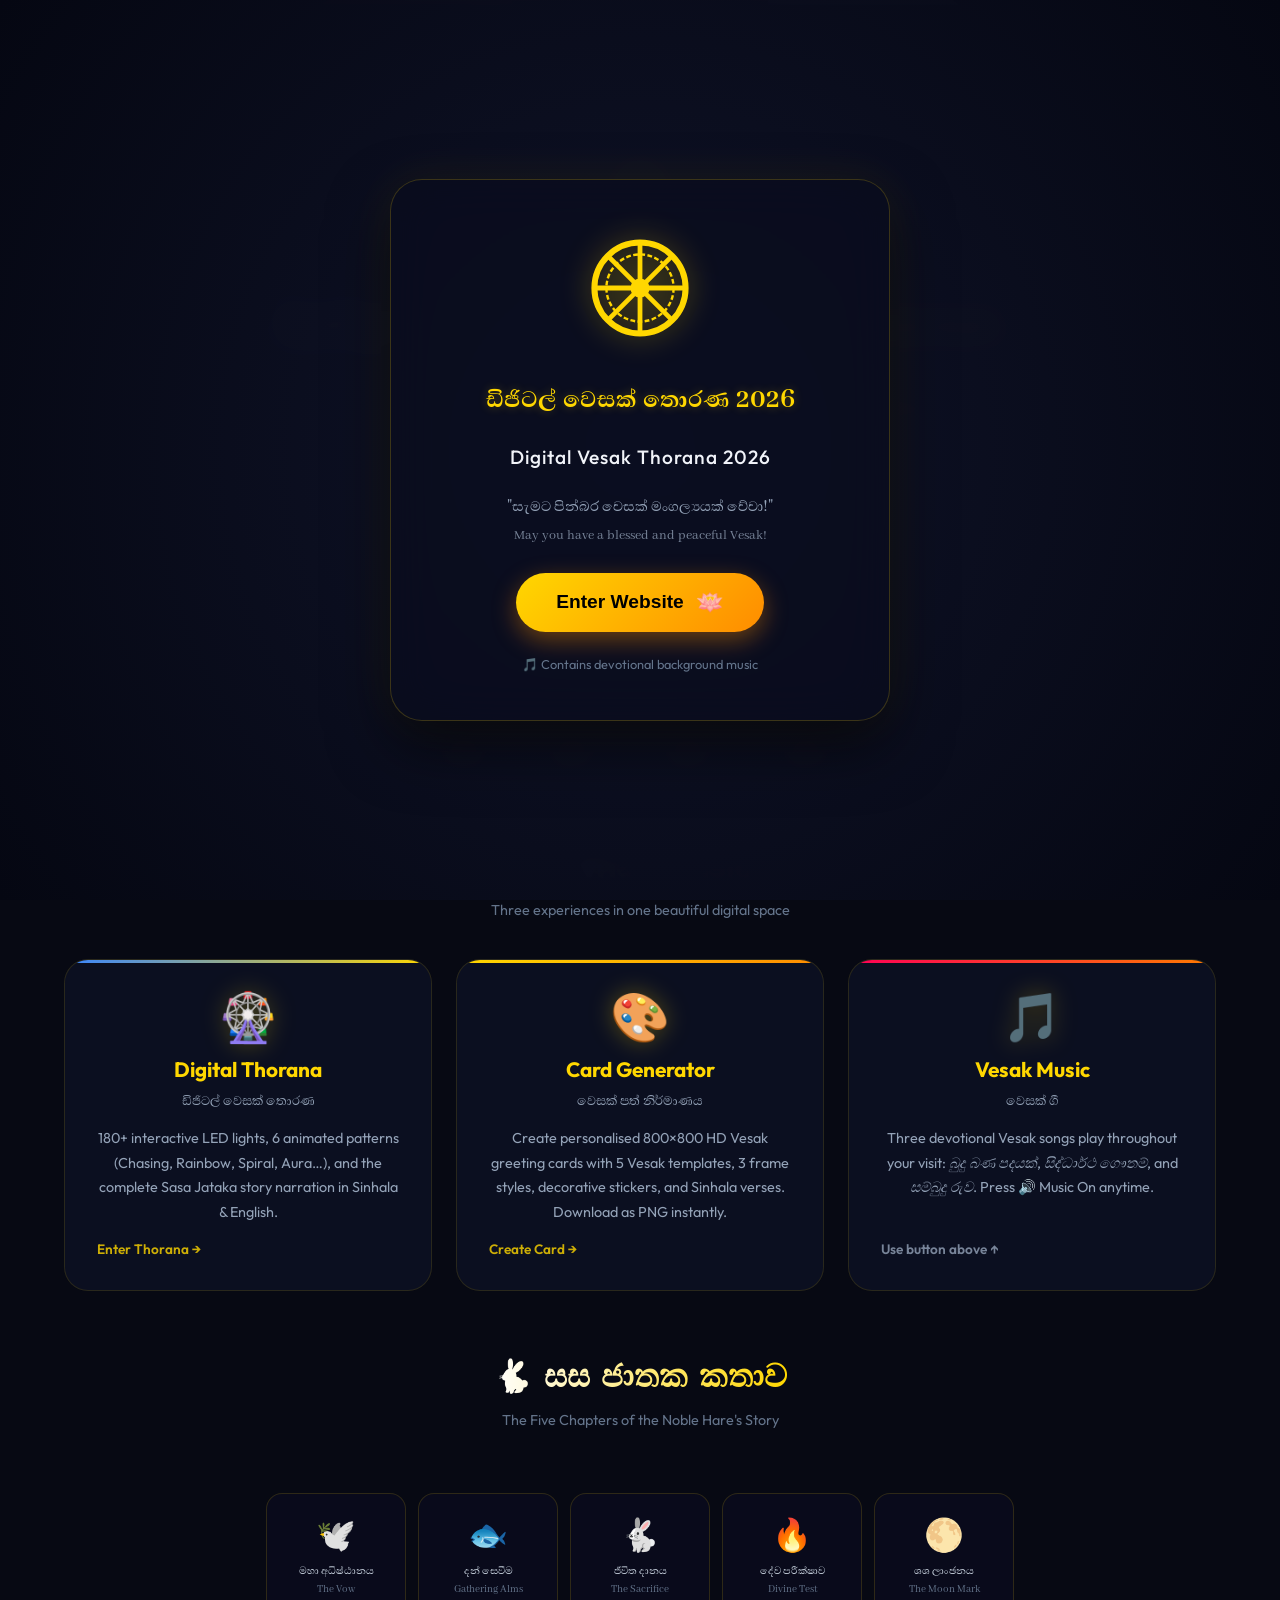
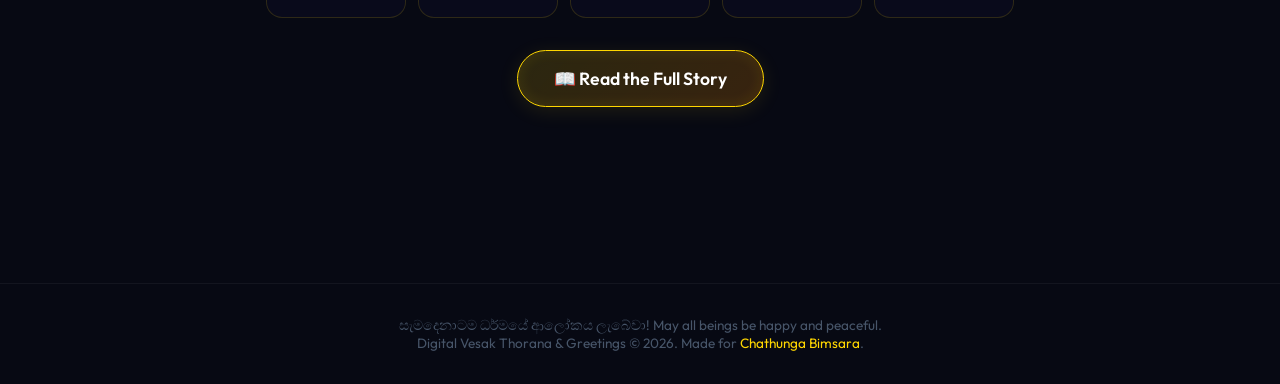
==== commit 34b496d8: "html updated" ====
--- a/index.html
+++ b/index.html
@@ -26,7 +26,7 @@
             <h2 class="welcome-title-en">Digital Vesak Thorana 2026</h2>
             <p class="welcome-blessing">"සැමට පින්බර වෙසක් මංගල්‍යයක් වේවා!"<br><span style="font-size:0.9rem;opacity:0.8;">May you have a blessed and peaceful Vesak!</span></p>
             <button id="btnEnterWebsite" class="welcome-btn">
-                <span>ඇතුළු වන්න | Enter Website</span>
+                <span>Enter Website</span>
                 <span style="font-size:1.4rem;">🪷</span>
             </button>
             <p class="welcome-note">🎵 Contains devotional background music</p>
@@ -92,7 +92,7 @@
             <circle cx="100" cy="67" r="5" fill="#ffd700"/>
         </svg>
 
-        <h1 class="hero-title">DIGITAL VESAK PANDAL</h1>
+        <h1 class="hero-title">DIGITAL VESAK THORANA</h1>
         <h2 id="heroTitleSi" class="hero-title-sinhala">විද්‍යුත් වෙසක් තොරණ සහ සුබපැතුම්පත්</h2>
         
         <p class="hero-subtitle">
@@ -210,10 +210,10 @@
     <!-- Footer -->
     <footer class="footer-text">
         සැමදෙනාටම ධර්මයේ ආලෝකය ලැබේවා! May all beings be happy and peaceful. <br>
-        Digital Vesak Pandal &amp; Greetings © 2026. Made for <span>Vesak Poya Day</span>.
+        Digital Vesak Thorana &amp; Greetings © 2026. Made for <span>Chathunga Bimsara</span>.
     </footer>
 
     <!-- Scripts -->
     <script src="script.js"></script>
 </body>
-</html>
+</html>
--- a/style.css
+++ b/style.css
@@ -567,11 +567,41 @@
 }
 
 /* Glow Animation */
-.pulse-glow-border { animation: gold-pulse 4s infinite alternate; }
-@keyframes gold-pulse {
-    from { border-color: rgba(255, 215, 0, 0.15); box-shadow: 0 0 15px rgba(255, 215, 0, 0.05); }
-    to { border-color: rgba(255, 215, 0, 0.4); box-shadow: 0 0 30px rgba(255, 215, 0, 0.15); }
-}
+.pulse-glow-border {
+    position: relative;
+    border: 4px solid transparent !important;
+    background: linear-gradient(#0f1228, #0f1228) padding-box,
+                linear-gradient(135deg, #ffd700, #ff8c00, #ff0055, #ffd700) border-box !important;
+    background-size: 300% 300% !important;
+    animation: gold-pulse-enhanced 4s ease infinite alternate, border-rotate 8s linear infinite !important;
+}
+@keyframes gold-pulse-enhanced {
+    from { box-shadow: 0 0 15px rgba(255, 215, 0, 0.2); }
+    to { box-shadow: 0 0 35px rgba(255, 215, 0, 0.5); }
+}
+@keyframes border-rotate {
+    0% { background-position: 0% 50%; }
+    50% { background-position: 100% 50%; }
+    100% { background-position: 0% 50%; }
+}
+
+/* Card Generator layout animations */
+.card-controls {
+    animation: controls-slide-in 0.8s cubic-bezier(0.175, 0.885, 0.32, 1.275);
+}
+@keyframes controls-slide-in {
+    from { opacity: 0; transform: translateX(30px); }
+    to { opacity: 1; transform: translateX(0); }
+}
+
+.card-preview-area {
+    animation: preview-slide-in 0.8s cubic-bezier(0.175, 0.885, 0.32, 1.275);
+}
+@keyframes preview-slide-in {
+    from { opacity: 0; transform: translateX(-30px); }
+    to { opacity: 1; transform: translateX(0); }
+}
+
 
 /* Footer */
 .footer-text {
@@ -908,3 +938,23 @@
     to { opacity: 1; transform: translateY(0); }
 }
 
+/* Jataka Story transitions */
+.story-card .story-body {
+    transition: opacity 0.4s ease, transform 0.4s ease;
+}
+.story-card .story-body.active-slide {
+    animation: story-card-fade-scale 0.55s cubic-bezier(0.165, 0.84, 0.44, 1) forwards;
+}
+@keyframes story-card-fade-scale {
+    0% {
+        opacity: 0.2;
+        transform: scale(0.96) translateY(8px);
+        filter: blur(2px);
+    }
+    100% {
+        opacity: 1;
+        transform: scale(1) translateY(0);
+        filter: blur(0);
+    }
+}
+
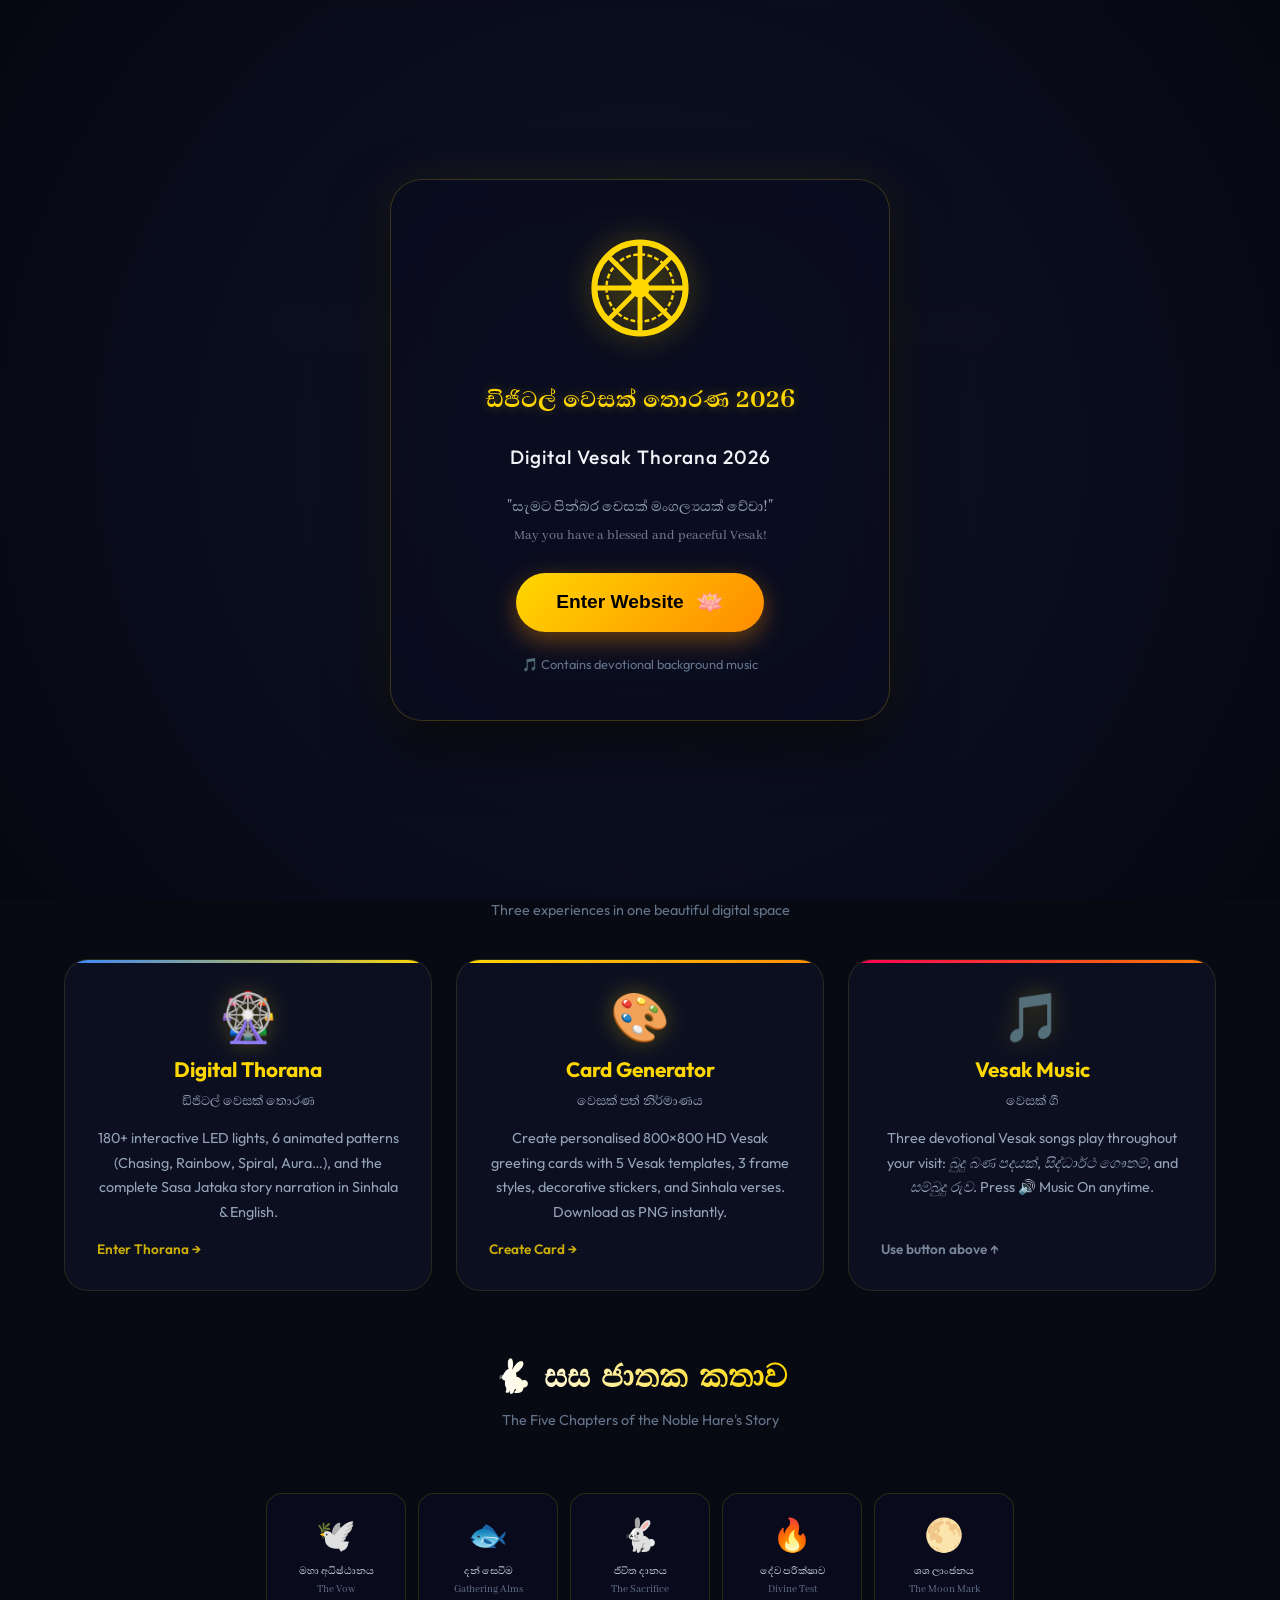
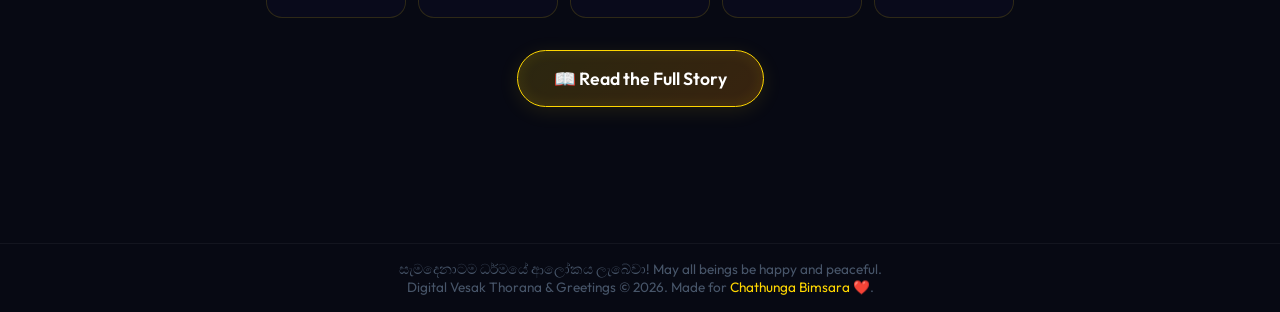
==== commit 04f0b7b9: "html updated" ====
--- a/index.html
+++ b/index.html
@@ -210,7 +210,7 @@
     <!-- Footer -->
     <footer class="footer-text">
         සැමදෙනාටම ධර්මයේ ආලෝකය ලැබේවා! May all beings be happy and peaceful. <br>
-        Digital Vesak Thorana &amp; Greetings © 2026. Made for <span>Chathunga Bimsara</span>.
+        Digital Vesak Thorana &amp; Greetings © 2026. Made for <span>Chathunga Bimsara ❤️</span>.
     </footer>
 
     <!-- Scripts -->
--- a/style.css
+++ b/style.css
@@ -198,7 +198,7 @@
 
 /* --- HOME HERO --- */
 .hero-section {
-    min-height: calc(100vh - 80px); display: flex; flex-direction: column;
+    min-height: 80vh; display: flex; flex-direction: column;
     justify-content: center; align-items: center; text-align: center;
     padding: 3rem 1.5rem;
 }
@@ -606,7 +606,7 @@
 /* Footer */
 .footer-text {
     text-align: center; color: #475569; font-size: 0.85rem;
-    margin-top: 4rem; padding: 2rem 0;
+    margin-top: 1.5rem; padding: 1rem 0;
     border-top: 1px solid rgba(255,255,255,0.05);
 }
 .footer-text span { color: var(--color-yellow); }
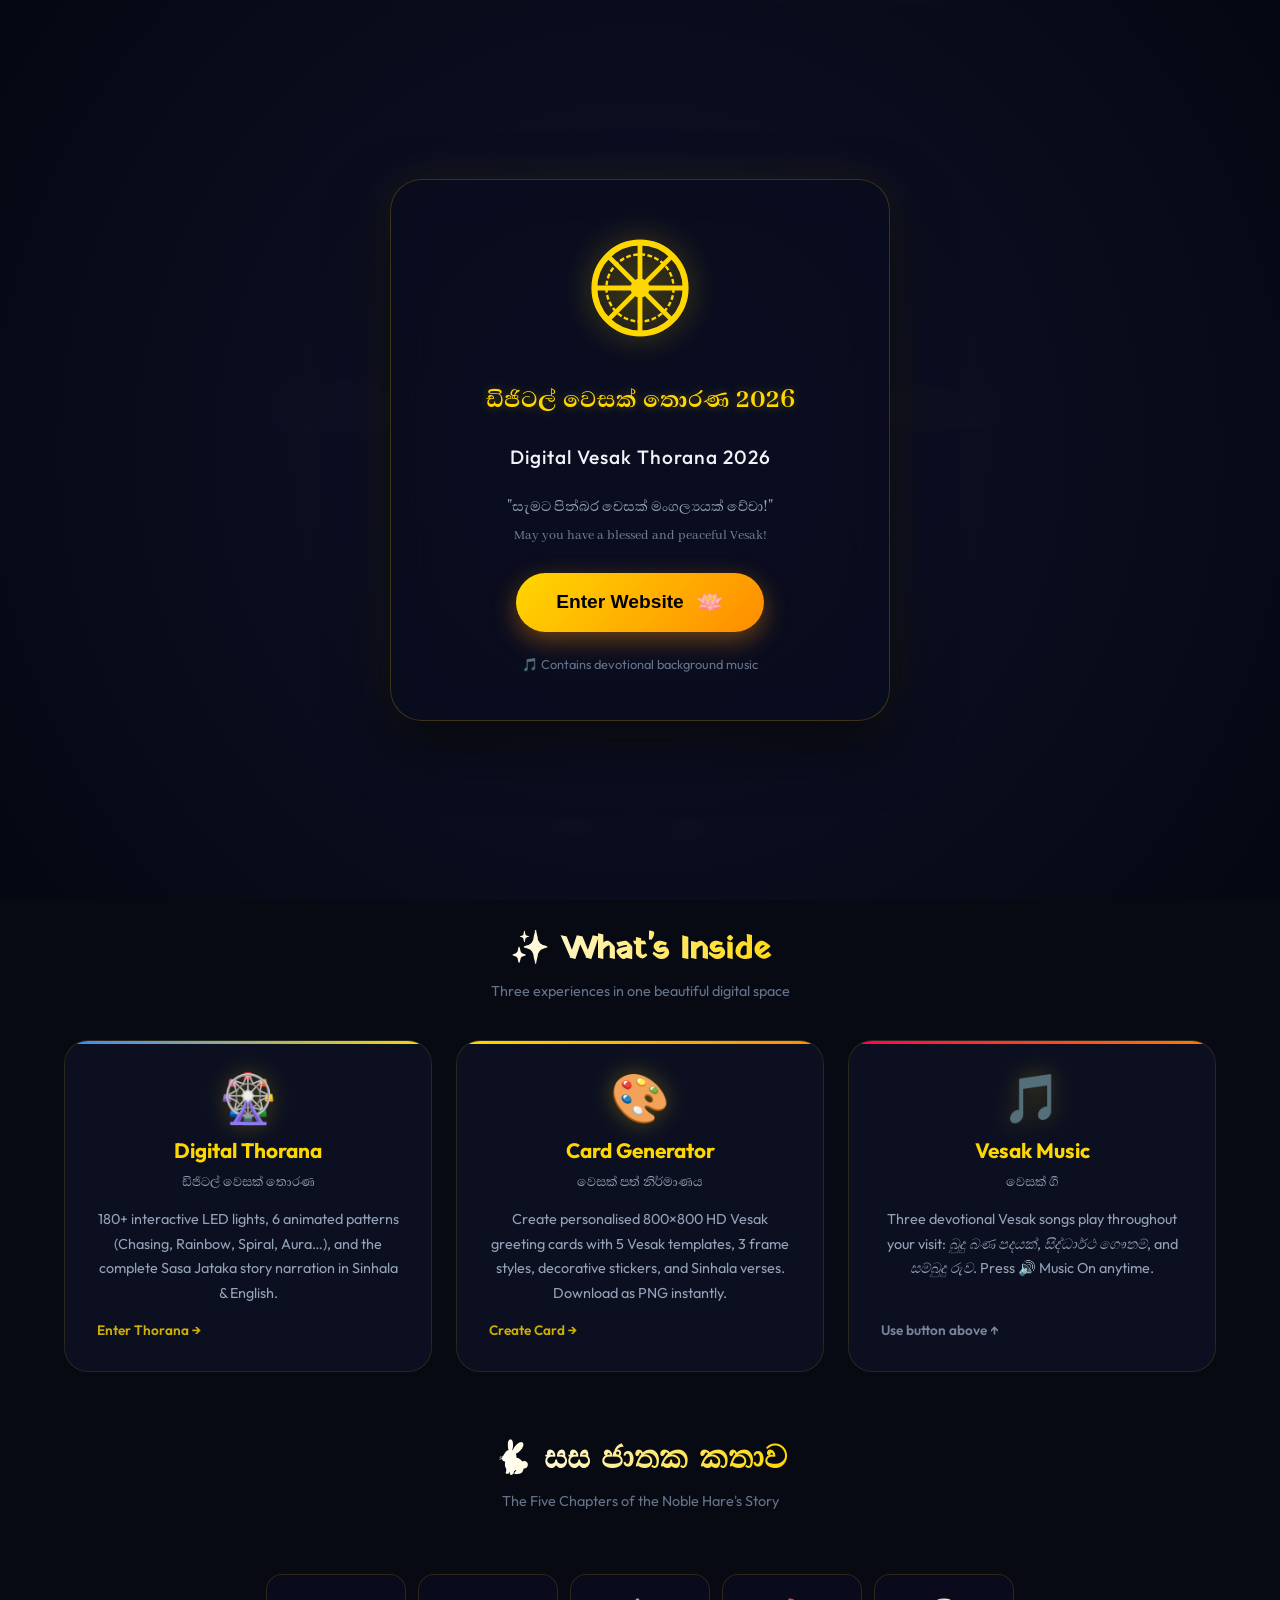
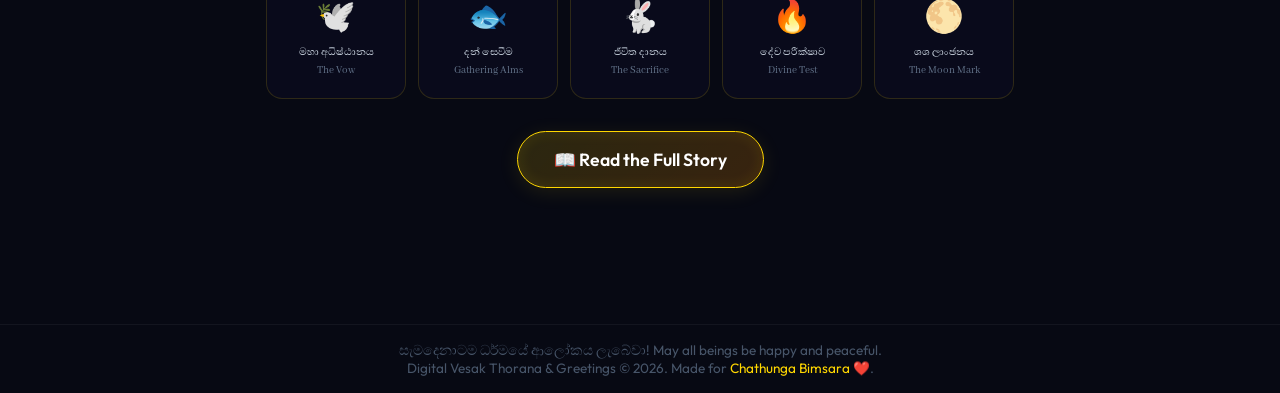
==== commit 4d66de6b: "html updated" ====
--- a/index.html
+++ b/index.html
@@ -1,12 +1,15 @@
 <!DOCTYPE html>
 <html lang="si">
+
 <head>
     <meta charset="UTF-8">
     <meta name="viewport" content="width=device-width, initial-scale=1.0">
     <title>Digital Vesak Thorana 2026 | ඩිජිටල් වෙසක් තොරණ</title>
-    <meta name="description" content="ඩිජිටල් වෙසක් තොරණ සහ වෙසක් සුබපැතුම්පත් නිර්මාණය. Experience the interactive Sasa Jataka digital pandal and customize your Vesak greeting cards here.">
+    <meta name="description"
+        content="ඩිජිටල් වෙසක් තොරණ සහ වෙසක් සුබපැතුම්පත් නිර්මාණය. Experience the interactive Sasa Jataka digital pandal and customize your Vesak greeting cards here.">
     <link rel="stylesheet" href="style.css">
 </head>
+
 <body>
 
     <!-- Welcome/Entry Screen Overlay -->
@@ -14,17 +17,18 @@
         <div class="welcome-card">
             <!-- Rotating Dharma Wheel -->
             <svg class="welcome-logo" viewBox="0 0 100 100" xmlns="http://www.w3.org/2000/svg">
-                <circle cx="50" cy="50" r="38" fill="none" stroke="#ffd700" stroke-width="5"/>
-                <circle cx="50" cy="50" r="8" fill="#ffd700"/>
-                <line x1="50" y1="12" x2="50" y2="88" stroke="#ffd700" stroke-width="4"/>
-                <line x1="12" y1="50" x2="88" y2="50" stroke="#ffd700" stroke-width="4"/>
-                <line x1="23" y1="23" x2="77" y2="77" stroke="#ffd700" stroke-width="4"/>
-                <line x1="23" y1="77" x2="77" y2="23" stroke="#ffd700" stroke-width="4"/>
-                <circle cx="50" cy="50" r="28" fill="none" stroke="#ffd700" stroke-width="2" stroke-dasharray="4,2"/>
+                <circle cx="50" cy="50" r="38" fill="none" stroke="#ffd700" stroke-width="5" />
+                <circle cx="50" cy="50" r="8" fill="#ffd700" />
+                <line x1="50" y1="12" x2="50" y2="88" stroke="#ffd700" stroke-width="4" />
+                <line x1="12" y1="50" x2="88" y2="50" stroke="#ffd700" stroke-width="4" />
+                <line x1="23" y1="23" x2="77" y2="77" stroke="#ffd700" stroke-width="4" />
+                <line x1="23" y1="77" x2="77" y2="23" stroke="#ffd700" stroke-width="4" />
+                <circle cx="50" cy="50" r="28" fill="none" stroke="#ffd700" stroke-width="2" stroke-dasharray="4,2" />
             </svg>
             <h1 class="welcome-title-si">ඩිජිටල් වෙසක් තොරණ 2026</h1>
             <h2 class="welcome-title-en">Digital Vesak Thorana 2026</h2>
-            <p class="welcome-blessing">"සැමට පින්බර වෙසක් මංගල්‍යයක් වේවා!"<br><span style="font-size:0.9rem;opacity:0.8;">May you have a blessed and peaceful Vesak!</span></p>
+            <p class="welcome-blessing">"සැමට පින්බර වෙසක් මංගල්‍යයක් වේවා!"<br><span
+                    style="font-size:0.9rem;opacity:0.8;">May you have a blessed and peaceful Vesak!</span></p>
             <button id="btnEnterWebsite" class="welcome-btn">
                 <span>Enter Website</span>
                 <span style="font-size:1.4rem;">🪷</span>
@@ -45,28 +49,48 @@
     <header>
         <div class="logo">
             <svg class="logo-icon" viewBox="0 0 100 100" xmlns="http://www.w3.org/2000/svg">
-                <!-- Traditional Dhammachakka (Dharma Wheel) -->
-                <circle cx="50" cy="50" r="38" fill="none" stroke="#ffd700" stroke-width="5"/>
-                <circle cx="50" cy="50" r="8" fill="#ffd700"/>
-                <!-- 8 spokes -->
-                <line x1="50" y1="12" x2="50" y2="88" stroke="#ffd700" stroke-width="4"/>
-                <line x1="12" y1="50" x2="88" y2="50" stroke="#ffd700" stroke-width="4"/>
-                <line x1="23" y1="23" x2="77" y2="77" stroke="#ffd700" stroke-width="4"/>
-                <line x1="23" y1="77" x2="77" y2="23" stroke="#ffd700" stroke-width="4"/>
-                <!-- Wheel rims -->
-                <circle cx="50" cy="50" r="28" fill="none" stroke="#ffd700" stroke-width="2" stroke-dasharray="4,2"/>
+                <circle cx="50" cy="50" r="38" fill="none" stroke="#ffd700" stroke-width="5" />
+                <circle cx="50" cy="50" r="8" fill="#ffd700" />
+                <line x1="50" y1="12" x2="50" y2="88" stroke="#ffd700" stroke-width="4" />
+                <line x1="12" y1="50" x2="88" y2="50" stroke="#ffd700" stroke-width="4" />
+                <line x1="23" y1="23" x2="77" y2="77" stroke="#ffd700" stroke-width="4" />
+                <line x1="23" y1="77" x2="77" y2="23" stroke="#ffd700" stroke-width="4" />
+                <circle cx="50" cy="50" r="28" fill="none" stroke="#ffd700" stroke-width="2" stroke-dasharray="4,2" />
             </svg>
             <span class="logo-text">Vesak 2026</span>
         </div>
+
+        <!-- Desktop Nav -->
         <nav>
             <ul>
-                <li class="active"><a href="index.html">🏠 Home</a></li>
-                <li><a href="thorana.html">🎡 Digital Thorana</a></li>
-                <li><a href="card-genarate.html">🎨 Card Generator</a></li>
+                <li><a href="index.html" class="nav-link">🏠 Home</a></li>
+                <li><a href="thorana.html" class="nav-link">🎡 Digital Thorana</a></li>
+                <li><a href="card-genarate.html" class="nav-link">🎨 Card Generator</a></li>
             </ul>
         </nav>
+
+        <!-- Hamburger -->
+        <div class="hamburger" id="hamburger">
+            <span></span>
+            <span></span>
+            <span></span>
+        </div>
+
         <button id="btnGlobalMusic" class="btn-music-toggle">🔊 Music On</button>
     </header>
+
+    <!-- Mobile Menu -->
+    <div class="mobile-menu" id="mobileMenu">
+        <button id="mobileMusicBtn" class="mobile-music-btn">
+            🔊 Music On
+        </button>
+
+        <ul>
+            <li><a href="index.html" class="nav-link">🏠 Home</a></li>
+            <li><a href="thorana.html" class="nav-link">🎡 Digital Thorana</a></li>
+            <li><a href="card-genarate.html" class="nav-link">🎨 Card Generator</a></li>
+        </ul>
+    </div>
 
     <!-- Main Hero Landing -->
     <main class="hero-section">
@@ -74,30 +98,30 @@
         <svg class="hero-logo-large" viewBox="0 0 200 200" xmlns="http://www.w3.org/2000/svg">
             <defs>
                 <radialGradient id="buddhaGlow" cx="50%" cy="50%" r="50%">
-                    <stop offset="0%" stop-color="#ffd700" stop-opacity="0.6"/>
-                    <stop offset="100%" stop-color="#ffd700" stop-opacity="0"/>
+                    <stop offset="0%" stop-color="#ffd700" stop-opacity="0.6" />
+                    <stop offset="100%" stop-color="#ffd700" stop-opacity="0" />
                 </radialGradient>
             </defs>
             <!-- Glowing Aura Background -->
-            <circle cx="100" cy="90" r="70" fill="url(#buddhaGlow)"/>
-            <circle cx="100" cy="90" r="45" fill="none" stroke="#ffd700" stroke-width="1.5" opacity="0.5"/>
+            <circle cx="100" cy="90" r="70" fill="url(#buddhaGlow)" />
+            <circle cx="100" cy="90" r="45" fill="none" stroke="#ffd700" stroke-width="1.5" opacity="0.5" />
             <!-- Buddha Silhouette -->
             <!-- Lotus throne -->
-            <path d="M 50 145 C 50 135, 150 135, 150 145 C 130 160, 70 160, 50 145 Z" fill="#ffd700" opacity="0.9"/>
+            <path d="M 50 145 C 50 135, 150 135, 150 145 C 130 160, 70 160, 50 145 Z" fill="#ffd700" opacity="0.9" />
             <!-- Body -->
-            <path d="M 80 140 L 70 110 C 70 95, 130 95, 130 110 L 120 140 Z" fill="#101432"/>
-            <path d="M 82 138 C 90 120, 110 120, 118 138 Z" fill="#ffd700"/>
+            <path d="M 80 140 L 70 110 C 70 95, 130 95, 130 110 L 120 140 Z" fill="#101432" />
+            <path d="M 82 138 C 90 120, 110 120, 118 138 Z" fill="#ffd700" />
             <!-- Head & Hair Crown -->
-            <circle cx="100" cy="85" r="16" fill="#101432"/>
-            <circle cx="100" cy="67" r="5" fill="#ffd700"/>
+            <circle cx="100" cy="85" r="16" fill="#101432" />
+            <circle cx="100" cy="67" r="5" fill="#ffd700" />
         </svg>
 
         <h1 class="hero-title">DIGITAL VESAK THORANA</h1>
         <h2 id="heroTitleSi" class="hero-title-sinhala">විද්‍යුත් වෙසක් තොරණ සහ සුබපැතුම්පත්</h2>
-        
+
         <p class="hero-subtitle">
-            පින්බර වෙසක් මංගල්‍යය වෙනුවෙන් සැකසූ සුවිශේෂී ඩිජිටල් අත්දැකීම. 
-            සුවිශේෂී ආලෝක රටා සහිත <strong>සස ජාතක කතාව</strong> විදහා දක්වන තොරණ නරඹා, 
+            පින්බර වෙසක් මංගල්‍යය වෙනුවෙන් සැකසූ සුවිශේෂී ඩිජිටල් අත්දැකීම.
+            සුවිශේෂී ආලෝක රටා සහිත <strong>සස ජාතක කතාව</strong> විදහා දක්වන තොරණ නරඹා,
             ඔබේ හිතමිතුරන් වෙනුවෙන්ම වෙසක් සුබපැතුම්පතක් නිර්මාණය කර බාගත කරගන්න.
         </p>
 
@@ -131,79 +155,87 @@
             </div>
         </div>
 
-    <!-- Features Section -->
-    <div class="section-divider">
-        <h2>✨ What's Inside</h2>
-        <p>Three experiences in one beautiful digital space</p>
-    </div>
-
-    <section class="features-section">
-        <a href="thorana.html" class="feature-card card-thorana">
-            <div class="feature-icon">🎡</div>
-            <div class="feature-title">Digital Thorana</div>
-            <div class="feature-title-si">ඩිජිටල් වෙසක් තොරණ</div>
-            <p class="feature-desc">
-                180+ interactive LED lights, 6 animated patterns (Chasing, Rainbow, Spiral, Aura…), and the complete Sasa Jataka story narration in Sinhala &amp; English.
-            </p>
-            <span class="feature-link">Enter Thorana →</span>
-        </a>
-
-        <a href="card-genarate.html" class="feature-card card-generator">
-            <div class="feature-icon">🎨</div>
-            <div class="feature-title">Card Generator</div>
-            <div class="feature-title-si">වෙසක් පත් නිර්මාණය</div>
-            <p class="feature-desc">
-                Create personalised 800×800 HD Vesak greeting cards with 5 Vesak templates, 3 frame styles, decorative stickers, and Sinhala verses. Download as PNG instantly.
-            </p>
-            <span class="feature-link">Create Card →</span>
-        </a>
-
-        <div class="feature-card card-music" style="cursor:default;">
-            <div class="feature-icon">🎵</div>
-            <div class="feature-title">Vesak Music</div>
-            <div class="feature-title-si">වෙසක් ගී</div>
-            <p class="feature-desc">
-                Three devotional Vesak songs play throughout your visit: <em>බුදු බණ පදයක්</em>, <em>සිද්ධාර්ථ ගෞතම්</em>, and <em>සම්බුදු රුව</em>. Press 🔊 Music On anytime.
-            </p>
-            <span class="feature-link" style="color:#94a3b8; cursor:default;">Use button above ↑</span>
-        </div>
-    </section>
-
-    <!-- Jataka Story Teaser -->
-    <div class="section-divider" style="margin-top:0;">
-        <h2>🐇 සස ජාතක කතාව</h2>
-        <p>The Five Chapters of the Noble Hare's Story</p>
-    </div>
-
-    <section class="jataka-teaser">
-        <div class="jataka-cards-row">
-            <div class="jataka-mini-card">
-                <div class="jataka-mini-icon">🕊️</div>
-                <div class="jataka-mini-title">මහා අධිෂ්ඨානය<br><small style="color:#64748b;font-family:inherit">The Vow</small></div>
-            </div>
-            <div class="jataka-mini-card">
-                <div class="jataka-mini-icon">🐟</div>
-                <div class="jataka-mini-title">දන් සෙවීම<br><small style="color:#64748b;font-family:inherit">Gathering Alms</small></div>
-            </div>
-            <div class="jataka-mini-card">
-                <div class="jataka-mini-icon">🐇</div>
-                <div class="jataka-mini-title">ජීවිත දානය<br><small style="color:#64748b;font-family:inherit">The Sacrifice</small></div>
-            </div>
-            <div class="jataka-mini-card">
-                <div class="jataka-mini-icon">🔥</div>
-                <div class="jataka-mini-title">දේව පරීක්ෂාව<br><small style="color:#64748b;font-family:inherit">Divine Test</small></div>
-            </div>
-            <div class="jataka-mini-card">
-                <div class="jataka-mini-icon">🌕</div>
-                <div class="jataka-mini-title">ශශ ලාංඡනය<br><small style="color:#64748b;font-family:inherit">The Moon Mark</small></div>
-            </div>
-        </div>
-        <div style="margin-top: 2rem;">
-            <a href="thorana.html" class="btn-premium" style="display:inline-flex;">
-                <span>📖 Read the Full Story</span>
-            </a>
-        </div>
-    </section>
+        <!-- Features Section -->
+        <div class="section-divider">
+            <h2>✨ What's Inside</h2>
+            <p>Three experiences in one beautiful digital space</p>
+        </div>
+
+        <section class="features-section">
+            <a href="thorana.html" class="feature-card card-thorana">
+                <div class="feature-icon">🎡</div>
+                <div class="feature-title">Digital Thorana</div>
+                <div class="feature-title-si">ඩිජිටල් වෙසක් තොරණ</div>
+                <p class="feature-desc">
+                    180+ interactive LED lights, 6 animated patterns (Chasing, Rainbow, Spiral, Aura…), and the complete
+                    Sasa Jataka story narration in Sinhala &amp; English.
+                </p>
+                <span class="feature-link">Enter Thorana →</span>
+            </a>
+
+            <a href="card-genarate.html" class="feature-card card-generator">
+                <div class="feature-icon">🎨</div>
+                <div class="feature-title">Card Generator</div>
+                <div class="feature-title-si">වෙසක් පත් නිර්මාණය</div>
+                <p class="feature-desc">
+                    Create personalised 800×800 HD Vesak greeting cards with 5 Vesak templates, 3 frame styles,
+                    decorative stickers, and Sinhala verses. Download as PNG instantly.
+                </p>
+                <span class="feature-link">Create Card →</span>
+            </a>
+
+            <div class="feature-card card-music" style="cursor:default;">
+                <div class="feature-icon">🎵</div>
+                <div class="feature-title">Vesak Music</div>
+                <div class="feature-title-si">වෙසක් ගී</div>
+                <p class="feature-desc">
+                    Three devotional Vesak songs play throughout your visit: <em>බුදු බණ පදයක්</em>, <em>සිද්ධාර්ථ
+                        ගෞතම්</em>, and <em>සම්බුදු රුව</em>. Press 🔊 Music On anytime.
+                </p>
+                <span class="feature-link" style="color:#94a3b8; cursor:default;">Use button above ↑</span>
+            </div>
+        </section>
+
+        <!-- Jataka Story Teaser -->
+        <div class="section-divider" style="margin-top:0;">
+            <h2>🐇 සස ජාතක කතාව</h2>
+            <p>The Five Chapters of the Noble Hare's Story</p>
+        </div>
+
+        <section class="jataka-teaser">
+            <div class="jataka-cards-row">
+                <div class="jataka-mini-card">
+                    <div class="jataka-mini-icon">🕊️</div>
+                    <div class="jataka-mini-title">මහා අධිෂ්ඨානය<br><small style="color:#64748b;font-family:inherit">The
+                            Vow</small></div>
+                </div>
+                <div class="jataka-mini-card">
+                    <div class="jataka-mini-icon">🐟</div>
+                    <div class="jataka-mini-title">දන් සෙවීම<br><small
+                            style="color:#64748b;font-family:inherit">Gathering Alms</small></div>
+                </div>
+                <div class="jataka-mini-card">
+                    <div class="jataka-mini-icon">🐇</div>
+                    <div class="jataka-mini-title">ජීවිත දානය<br><small style="color:#64748b;font-family:inherit">The
+                            Sacrifice</small></div>
+                </div>
+                <div class="jataka-mini-card">
+                    <div class="jataka-mini-icon">🔥</div>
+                    <div class="jataka-mini-title">දේව පරීක්ෂාව<br><small
+                            style="color:#64748b;font-family:inherit">Divine Test</small></div>
+                </div>
+                <div class="jataka-mini-card">
+                    <div class="jataka-mini-icon">🌕</div>
+                    <div class="jataka-mini-title">ශශ ලාංඡනය<br><small style="color:#64748b;font-family:inherit">The
+                            Moon Mark</small></div>
+                </div>
+            </div>
+            <div style="margin-top: 2rem;">
+                <a href="thorana.html" class="btn-premium" style="display:inline-flex;">
+                    <span>📖 Read the Full Story</span>
+                </a>
+            </div>
+        </section>
 
     </main>
 
@@ -216,4 +248,5 @@
     <!-- Scripts -->
     <script src="script.js"></script>
 </body>
+
 </html>
--- a/style.css
+++ b/style.css
@@ -31,8 +31,14 @@
     color: #f1f3f9;
     font-family: var(--font-heading);
     min-height: 100vh;
+    display: flex;
+    flex-direction: column;
     overflow-x: hidden;
     position: relative;
+}
+
+main {
+    flex: 1;
 }
 
 /* Custom Scrollbar */
@@ -198,7 +204,7 @@
 
 /* --- HOME HERO --- */
 .hero-section {
-    min-height: 80vh; display: flex; flex-direction: column;
+    flex: 1; display: flex; flex-direction: column;
     justify-content: center; align-items: center; text-align: center;
     padding: 3rem 1.5rem;
 }
@@ -279,6 +285,31 @@
     padding: 1.5rem 1rem; box-shadow: 0 10px 40px rgba(0, 0, 0, 0.5);
 }
 .pandal-structure { width: 100%; max-width: 750px; height: auto; }
+/* ---------- Thorana Buddha Image Overlay (responsive) ---------- */
+.thorana-view { position: relative; }
+.thorana-buddha {
+    position: absolute;
+    left: 50%;
+    top: 21%;
+    transform: translate(-50%, -50%);
+    width: clamp(160px, 24vw, 360px);
+    max-width: 36%;
+    height: auto;
+    z-index: 5;
+    pointer-events: none;
+    filter: drop-shadow(0 10px 25px rgba(0,0,0,0.6));
+}
+
+/* Hide original SVG buddha silhouette so the photo doesn't overlap */
+#buddhaStanding { display: none; }
+
+@media (max-width: 1024px) {
+    .thorana-buddha { top: 38%; width: clamp(140px, 30vw, 420px); max-width: 42%; }
+}
+@media (max-width: 520px) {
+    .thorana-buddha { top: 36%; width: clamp(120px, 42vw, 320px); max-width: 62%; }
+    .pandal-structure { max-width: 100%; height: auto; }
+}
 
 /* Bulb States */
 .bulb { cursor: pointer; transition: fill 0.15s ease, filter 0.15s ease, opacity 0.15s ease; }
@@ -956,5 +987,4 @@
         transform: scale(1) translateY(0);
         filter: blur(0);
     }
-}
-
+}
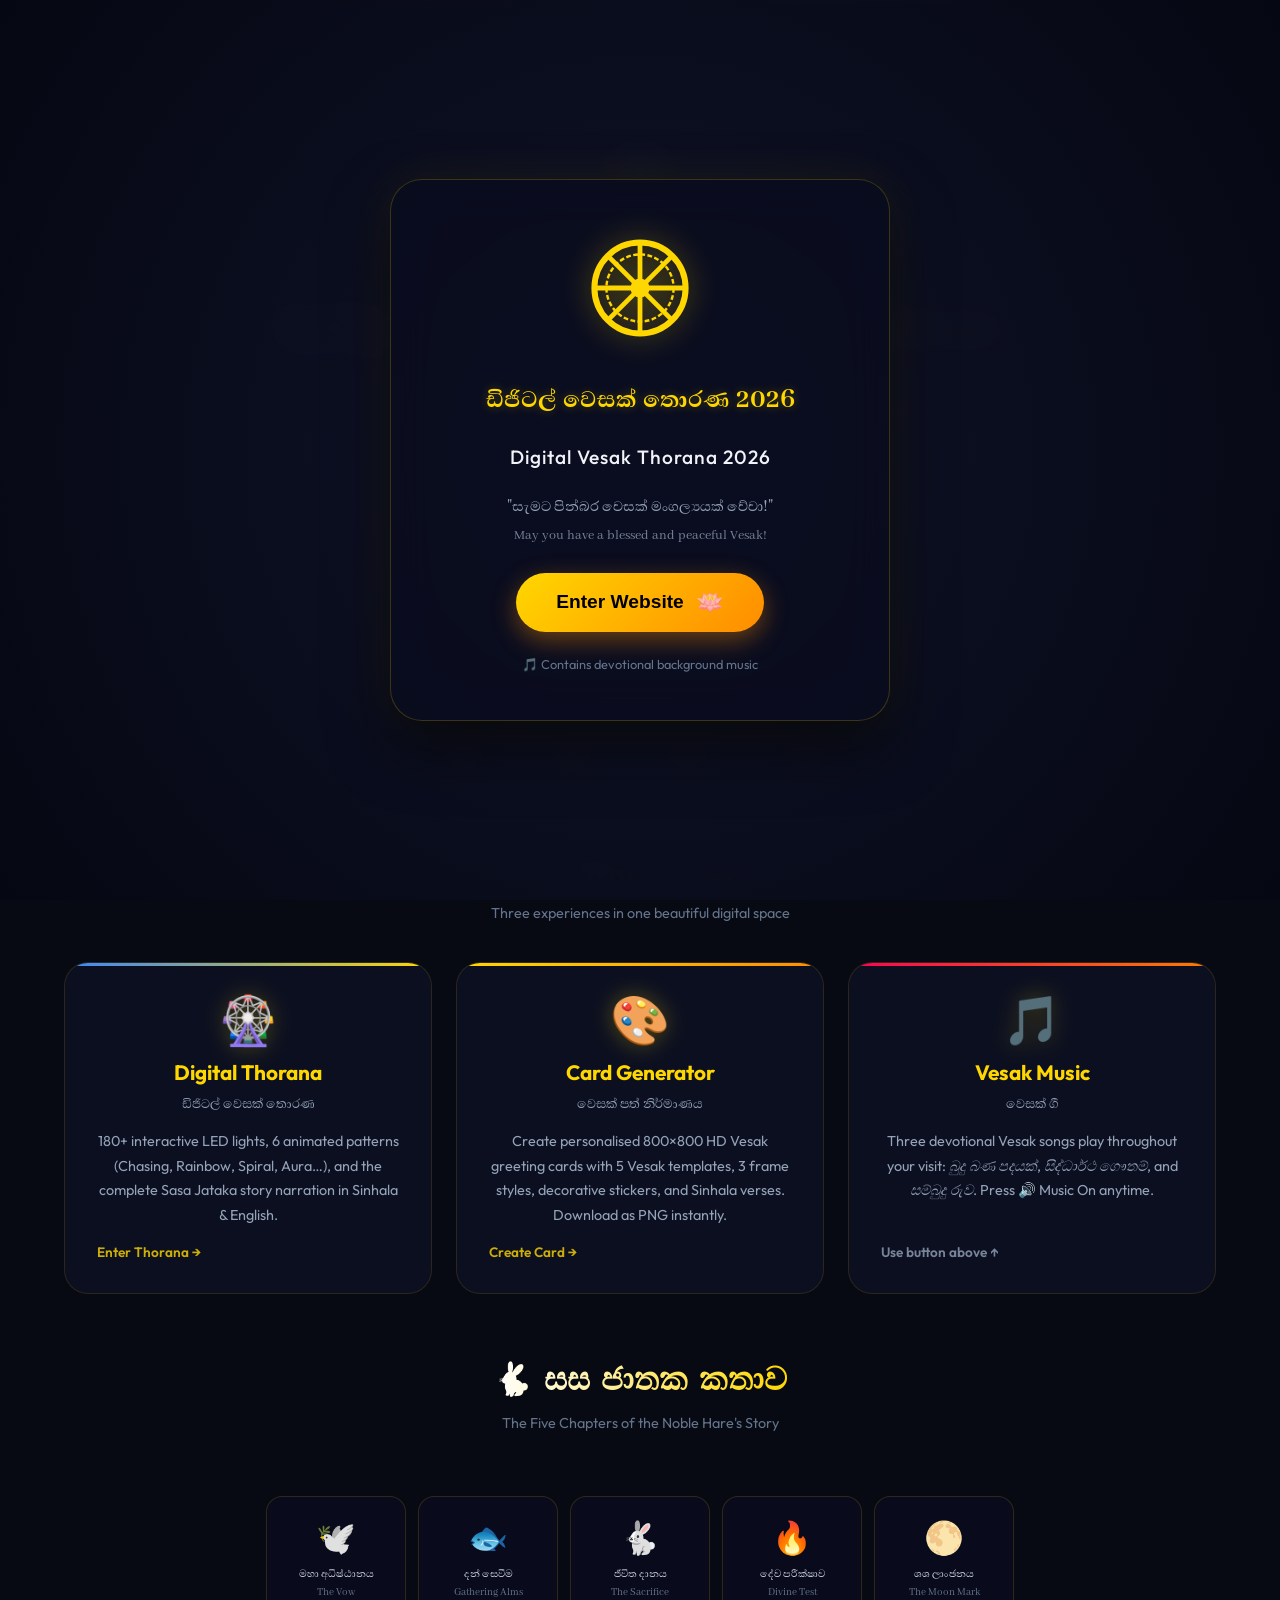
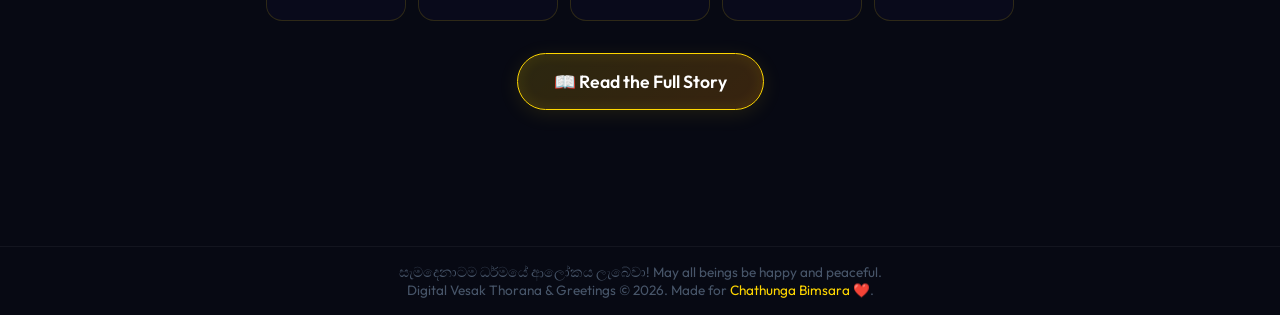
==== commit ec32de42: "html completed" ====
--- a/index.html
+++ b/index.html
@@ -81,9 +81,6 @@
 
     <!-- Mobile Menu -->
     <div class="mobile-menu" id="mobileMenu">
-        <button id="mobileMusicBtn" class="mobile-music-btn">
-            🔊 Music On
-        </button>
 
         <ul>
             <li><a href="index.html" class="nav-link">🏠 Home</a></li>
@@ -95,25 +92,36 @@
     <!-- Main Hero Landing -->
     <main class="hero-section">
         <!-- Celestial Meditating Buddha SVG Silhouette -->
-        <svg class="hero-logo-large" viewBox="0 0 200 200" xmlns="http://www.w3.org/2000/svg">
+        <!-- Hero Buddha Logo - Larger Image -->
+        <svg class="hero-logo-large" viewBox="0 0 200 200" xmlns="http://www.w3.org/2000/svg"
+            xmlns:xlink="http://www.w3.org/1999/xlink">
+
             <defs>
-                <radialGradient id="buddhaGlow" cx="50%" cy="50%" r="50%">
-                    <stop offset="0%" stop-color="#ffd700" stop-opacity="0.6" />
+                <radialGradient id="buddhaGlow" cx="50%" cy="50%" r="52%">
+                    <stop offset="0%" stop-color="#ffd700" stop-opacity="0.7" />
                     <stop offset="100%" stop-color="#ffd700" stop-opacity="0" />
                 </radialGradient>
+
+                <filter id="softGlow" x="-30%" y="-30%" width="160%" height="160%">
+                    <feGaussianBlur stdDeviation="8" result="coloredBlur" />
+                    <feMerge>
+                        <feMergeNode in="coloredBlur" />
+                        <feMergeNode in="SourceGraphic" />
+                    </feMerge>
+                </filter>
             </defs>
-            <!-- Glowing Aura Background -->
-            <circle cx="100" cy="90" r="70" fill="url(#buddhaGlow)" />
-            <circle cx="100" cy="90" r="45" fill="none" stroke="#ffd700" stroke-width="1.5" opacity="0.5" />
-            <!-- Buddha Silhouette -->
-            <!-- Lotus throne -->
-            <path d="M 50 145 C 50 135, 150 135, 150 145 C 130 160, 70 160, 50 145 Z" fill="#ffd700" opacity="0.9" />
-            <!-- Body -->
-            <path d="M 80 140 L 70 110 C 70 95, 130 95, 130 110 L 120 140 Z" fill="#101432" />
-            <path d="M 82 138 C 90 120, 110 120, 118 138 Z" fill="#ffd700" />
-            <!-- Head & Hair Crown -->
-            <circle cx="100" cy="85" r="16" fill="#101432" />
-            <circle cx="100" cy="67" r="5" fill="#ffd700" />
+
+            <!-- Bigger Buddha Image -->
+            <image href="assets/buddha.png" x="22" y="12" width="156" height="162" opacity="0.93"
+                preserveAspectRatio="xMidYMid meet" />
+
+            <!-- Enhanced Glowing Aura -->
+            <circle cx="100" cy="93" r="76" fill="url(#buddhaGlow)" opacity="0.78" />
+            <circle cx="100" cy="93" r="52" fill="none" stroke="#ffd700" stroke-width="2.5" opacity="0.5" />
+
+            <!-- Lotus Throne -->
+            <path d="M 45 150 C 45 139, 155 139, 155 150 C 135 167, 65 167, 45 150 Z" fill="#ffd700" opacity="0.95" />
+
         </svg>
 
         <h1 class="hero-title">DIGITAL VESAK THORANA</h1>
--- a/style.css
+++ b/style.css
@@ -22,9 +22,15 @@
 }
 
 /* --- RESET --- */
-* { margin: 0; padding: 0; box-sizing: border-box; }
-
-html { scroll-behavior: smooth; }
+* {
+    margin: 0;
+    padding: 0;
+    box-sizing: border-box;
+}
+
+html {
+    scroll-behavior: smooth;
+}
 
 body {
     background-color: var(--bg-dark);
@@ -42,69 +48,159 @@
 }
 
 /* Custom Scrollbar */
-::-webkit-scrollbar { width: 6px; }
-::-webkit-scrollbar-track { background: #0d1020; }
-::-webkit-scrollbar-thumb { background: rgba(255,215,0,0.3); border-radius: 3px; }
-::-webkit-scrollbar-thumb:hover { background: rgba(255,215,0,0.6); }
+::-webkit-scrollbar {
+    width: 6px;
+}
+
+::-webkit-scrollbar-track {
+    background: #0d1020;
+}
+
+::-webkit-scrollbar-thumb {
+    background: rgba(255, 215, 0, 0.3);
+    border-radius: 3px;
+}
+
+::-webkit-scrollbar-thumb:hover {
+    background: rgba(255, 215, 0, 0.6);
+}
 
 /* --- STARFIELD --- */
 .stars-bg {
-    position: fixed; top: 0; left: 0; width: 100%; height: 100%;
+    position: fixed;
+    top: 0;
+    left: 0;
+    width: 100%;
+    height: 100%;
     z-index: -2;
     background: radial-gradient(ellipse at bottom, #101432 0%, #050710 100%);
     overflow: hidden;
 }
-.stars { position: absolute; width: 100%; height: 100%; }
+
+.stars {
+    position: absolute;
+    width: 100%;
+    height: 100%;
+}
+
 .star {
-    position: absolute; background-color: #fff; border-radius: 50%;
+    position: absolute;
+    background-color: #fff;
+    border-radius: 50%;
     animation: twinkle 3s infinite ease-in-out;
 }
+
 @keyframes twinkle {
-    0%, 100% { opacity: 0.2; transform: scale(0.8); }
-    50% { opacity: 1; transform: scale(1.2); }
+
+    0%,
+    100% {
+        opacity: 0.2;
+        transform: scale(0.8);
+    }
+
+    50% {
+        opacity: 1;
+        transform: scale(1.2);
+    }
 }
 
 .lantern-float {
-    position: absolute; opacity: 0.15;
-    background: radial-gradient(circle, rgba(255,165,0,0.6) 0%, rgba(255,0,0,0) 70%);
-    border-radius: 50%; filter: blur(5px); pointer-events: none;
+    position: absolute;
+    opacity: 0.15;
+    background: radial-gradient(circle, rgba(255, 165, 0, 0.6) 0%, rgba(255, 0, 0, 0) 70%);
+    border-radius: 50%;
+    filter: blur(5px);
+    pointer-events: none;
     animation: float-up 25s infinite linear;
 }
+
 @keyframes float-up {
-    0% { transform: translateY(105vh) translateX(0) scale(0.8); opacity: 0; }
-    10% { opacity: 0.25; }
-    90% { opacity: 0.25; }
-    100% { transform: translateY(-10vh) translateX(100px) scale(1.2); opacity: 0; }
+    0% {
+        transform: translateY(105vh) translateX(0) scale(0.8);
+        opacity: 0;
+    }
+
+    10% {
+        opacity: 0.25;
+    }
+
+    90% {
+        opacity: 0.25;
+    }
+
+    100% {
+        transform: translateY(-10vh) translateX(100px) scale(1.2);
+        opacity: 0;
+    }
 }
 
 /* --- HEADER --- */
 header {
-    background: var(--bg-glass); backdrop-filter: blur(12px); -webkit-backdrop-filter: blur(12px);
+    background: var(--bg-glass);
+    backdrop-filter: blur(12px);
+    -webkit-backdrop-filter: blur(12px);
     border-bottom: 1px solid var(--border-glass);
-    padding: 1rem 2rem; position: sticky; top: 0; z-index: 100;
-    display: flex; justify-content: space-between; align-items: center;
-}
-.logo { display: flex; align-items: center; gap: 12px; }
+    padding: 1rem 2rem;
+    position: sticky;
+    top: 0;
+    z-index: 100;
+    display: flex;
+    justify-content: space-between;
+    align-items: center;
+}
+
+.logo {
+    display: flex;
+    align-items: center;
+    gap: 12px;
+}
+
 .logo-icon {
-    width: 40px; height: 40px;
+    width: 40px;
+    height: 40px;
     filter: drop-shadow(0 0 8px var(--color-yellow));
     animation: spin-slow 12s infinite linear;
 }
-@keyframes spin-slow { from { transform: rotate(0deg); } to { transform: rotate(360deg); } }
+
+@keyframes spin-slow {
+    from {
+        transform: rotate(0deg);
+    }
+
+    to {
+        transform: rotate(360deg);
+    }
+}
+
 .logo-text {
-    font-family: var(--font-ornamental); font-size: 1.6rem;
+    font-family: var(--font-ornamental);
+    font-size: 1.6rem;
     background: linear-gradient(45deg, #ffd700, #ff8c00);
-    -webkit-background-clip: text; -webkit-text-fill-color: transparent;
-}
-nav ul { display: flex; list-style: none; gap: 20px; }
+    -webkit-background-clip: text;
+    -webkit-text-fill-color: transparent;
+}
+
+nav ul {
+    display: flex;
+    list-style: none;
+    gap: 20px;
+}
+
 nav a {
-    color: #e2e8f0; text-decoration: none; font-weight: 500; font-size: 0.9rem;
-    padding: 8px 16px; border-radius: 20px;
+    color: #e2e8f0;
+    text-decoration: none;
+    font-weight: 500;
+    font-size: 0.9rem;
+    padding: 8px 16px;
+    border-radius: 20px;
     transition: all 0.3s cubic-bezier(0.4, 0, 0.2, 1);
     border: 1px solid transparent;
 }
-nav a:hover, nav li.active a {
-    color: var(--color-yellow); border-color: var(--border-glass);
+
+nav a:hover,
+nav li.active a {
+    color: var(--color-yellow);
+    border-color: var(--border-glass);
     background: rgba(255, 215, 0, 0.05);
     text-shadow: 0 0 8px rgba(255, 215, 0, 0.4);
 }
@@ -124,12 +220,14 @@
     transition: all 0.3s ease;
     white-space: nowrap;
 }
+
 .btn-music-toggle:hover {
     background: rgba(255, 215, 0, 0.1);
     border-color: var(--color-yellow);
     color: var(--color-yellow);
     transform: translateY(-1px);
 }
+
 /* Active playing state - glowing gold */
 .btn-music-toggle.playing {
     background: rgba(255, 215, 0, 0.15);
@@ -139,9 +237,17 @@
     box-shadow: 0 0 15px rgba(255, 215, 0, 0.2), inset 0 0 10px rgba(255, 215, 0, 0.05);
     animation: music-pulse 2s infinite ease-in-out;
 }
+
 @keyframes music-pulse {
-    0%, 100% { box-shadow: 0 0 10px rgba(255, 215, 0, 0.2); }
-    50% { box-shadow: 0 0 25px rgba(255, 215, 0, 0.5), 0 0 40px rgba(255, 215, 0, 0.1); }
+
+    0%,
+    100% {
+        box-shadow: 0 0 10px rgba(255, 215, 0, 0.2);
+    }
+
+    50% {
+        box-shadow: 0 0 25px rgba(255, 215, 0, 0.5), 0 0 40px rgba(255, 215, 0, 0.1);
+    }
 }
 
 /* Now Playing Toast */
@@ -162,19 +268,22 @@
     transition: transform 0.4s cubic-bezier(0.175, 0.885, 0.32, 1.275), opacity 0.4s ease;
     opacity: 0;
     pointer-events: none;
-    box-shadow: 0 8px 30px rgba(0,0,0,0.5), 0 0 20px rgba(255,215,0,0.1);
+    box-shadow: 0 8px 30px rgba(0, 0, 0, 0.5), 0 0 20px rgba(255, 215, 0, 0.1);
     max-width: 90vw;
 }
+
 .now-playing-toast.visible {
     transform: translateX(-50%) translateY(0);
     opacity: 1;
 }
+
 .now-playing-bars {
     display: flex;
     align-items: flex-end;
     gap: 2px;
     height: 18px;
 }
+
 .now-playing-bars span {
     display: block;
     width: 3px;
@@ -182,111 +291,274 @@
     border-radius: 2px;
     animation: eq-bar 0.8s infinite ease-in-out;
 }
-.now-playing-bars span:nth-child(1) { height: 40%; animation-delay: 0s; }
-.now-playing-bars span:nth-child(2) { height: 100%; animation-delay: 0.15s; }
-.now-playing-bars span:nth-child(3) { height: 70%; animation-delay: 0.3s; }
-.now-playing-bars span:nth-child(4) { height: 50%; animation-delay: 0.45s; }
+
+.now-playing-bars span:nth-child(1) {
+    height: 40%;
+    animation-delay: 0s;
+}
+
+.now-playing-bars span:nth-child(2) {
+    height: 100%;
+    animation-delay: 0.15s;
+}
+
+.now-playing-bars span:nth-child(3) {
+    height: 70%;
+    animation-delay: 0.3s;
+}
+
+.now-playing-bars span:nth-child(4) {
+    height: 50%;
+    animation-delay: 0.45s;
+}
+
 @keyframes eq-bar {
-    0%, 100% { transform: scaleY(0.4); }
-    50% { transform: scaleY(1); }
-}
-.now-playing-info { display: flex; flex-direction: column; gap: 2px; }
-.now-playing-label-sm { font-size: 0.68rem; color: #94a3b8; text-transform: uppercase; letter-spacing: 1px; }
-.now-playing-title { font-size: 0.88rem; font-weight: 600; color: var(--color-yellow); white-space: nowrap; overflow: hidden; text-overflow: ellipsis; max-width: 260px; }
-.now-playing-artist { font-size: 0.75rem; color: #cbd5e1; }
+
+    0%,
+    100% {
+        transform: scaleY(0.4);
+    }
+
+    50% {
+        transform: scaleY(1);
+    }
+}
+
+.now-playing-info {
+    display: flex;
+    flex-direction: column;
+    gap: 2px;
+}
+
+.now-playing-label-sm {
+    font-size: 0.68rem;
+    color: #94a3b8;
+    text-transform: uppercase;
+    letter-spacing: 1px;
+}
+
+.now-playing-title {
+    font-size: 0.88rem;
+    font-weight: 600;
+    color: var(--color-yellow);
+    white-space: nowrap;
+    overflow: hidden;
+    text-overflow: ellipsis;
+    max-width: 260px;
+}
+
+.now-playing-artist {
+    font-size: 0.75rem;
+    color: #cbd5e1;
+}
+
 .now-playing-close {
-    background: transparent; border: none;
-    color: #64748b; cursor: pointer; font-size: 1rem;
-    padding: 4px; line-height: 1; pointer-events: all;
+    background: transparent;
+    border: none;
+    color: #64748b;
+    cursor: pointer;
+    font-size: 1rem;
+    padding: 4px;
+    line-height: 1;
+    pointer-events: all;
     transition: color 0.2s;
 }
-.now-playing-close:hover { color: #fff; }
+
+.now-playing-close:hover {
+    color: #fff;
+}
 
 /* --- HOME HERO --- */
 .hero-section {
-    flex: 1; display: flex; flex-direction: column;
-    justify-content: center; align-items: center; text-align: center;
+    flex: 1;
+    display: flex;
+    flex-direction: column;
+    justify-content: center;
+    align-items: center;
+    text-align: center;
     padding: 3rem 1.5rem;
 }
+
 .hero-logo-large {
-    width: 140px; height: 140px; margin-bottom: 24px;
+    width: 140px;
+    height: 140px;
+    margin-bottom: 24px;
     filter: drop-shadow(0 0 25px rgba(255, 215, 0, 0.4));
     animation: pulse-glow 3s infinite ease-in-out;
 }
+
 @keyframes pulse-glow {
-    0%, 100% { transform: scale(1); filter: drop-shadow(0 0 20px rgba(255, 215, 0, 0.3)); }
-    50% { transform: scale(1.05); filter: drop-shadow(0 0 40px rgba(255, 215, 0, 0.6)); }
-}
+
+    0%,
+    100% {
+        transform: scale(1);
+        filter: drop-shadow(0 0 20px rgba(255, 215, 0, 0.3));
+    }
+
+    50% {
+        transform: scale(1.05);
+        filter: drop-shadow(0 0 40px rgba(255, 215, 0, 0.6));
+    }
+}
+
 .hero-title {
-    font-family: var(--font-ornamental); font-size: 3.5rem; margin-bottom: 12px;
+    font-family: var(--font-ornamental);
+    font-size: 3.5rem;
+    margin-bottom: 12px;
     background: linear-gradient(to right, #ffffff, #ffd700, #ff8c00, #ffffff);
     background-size: 200% auto;
-    -webkit-background-clip: text; -webkit-text-fill-color: transparent;
+    -webkit-background-clip: text;
+    -webkit-text-fill-color: transparent;
     animation: shine-text 5s linear infinite;
 }
+
 .hero-title-sinhala {
-    font-family: var(--font-sinhala); font-size: 2.5rem; font-weight: 700;
-    color: var(--color-yellow); margin-bottom: 24px;
+    font-family: var(--font-sinhala);
+    font-size: 2.5rem;
+    font-weight: 700;
+    color: var(--color-yellow);
+    margin-bottom: 24px;
     text-shadow: 0 0 15px rgba(255, 215, 0, 0.4);
 }
-@keyframes shine-text { to { background-position: 200% center; } }
+
+@keyframes shine-text {
+    to {
+        background-position: 200% center;
+    }
+}
+
 .hero-subtitle {
-    font-size: 1.15rem; max-width: 700px; line-height: 1.8;
-    color: #cbd5e1; margin-bottom: 40px; font-weight: 300;
-}
-.cta-container { display: flex; gap: 24px; flex-wrap: wrap; justify-content: center; }
+    font-size: 1.15rem;
+    max-width: 700px;
+    line-height: 1.8;
+    color: #cbd5e1;
+    margin-bottom: 40px;
+    font-weight: 300;
+}
+
+.cta-container {
+    display: flex;
+    gap: 24px;
+    flex-wrap: wrap;
+    justify-content: center;
+}
+
 .btn-premium {
-    background: linear-gradient(135deg, rgba(255,215,0,0.15), rgba(255,140,0,0.2));
-    border: 1px solid var(--color-yellow); color: #fff;
-    padding: 16px 36px; font-size: 1.1rem; font-weight: 600; border-radius: 30px;
-    cursor: pointer; text-decoration: none;
+    background: linear-gradient(135deg, rgba(255, 215, 0, 0.15), rgba(255, 140, 0, 0.2));
+    border: 1px solid var(--color-yellow);
+    color: #fff;
+    padding: 16px 36px;
+    font-size: 1.1rem;
+    font-weight: 600;
+    border-radius: 30px;
+    cursor: pointer;
+    text-decoration: none;
     transition: all 0.4s cubic-bezier(0.175, 0.885, 0.32, 1.275);
     box-shadow: 0 4px 20px rgba(255, 215, 0, 0.1), inset 0 0 15px rgba(255, 215, 0, 0.1);
-    display: inline-flex; align-items: center; gap: 10px;
-}
+    display: inline-flex;
+    align-items: center;
+    gap: 10px;
+}
+
 .btn-premium:hover {
     transform: translateY(-5px);
     box-shadow: 0 12px 30px rgba(255, 215, 0, 0.3), inset 0 0 20px rgba(255, 215, 0, 0.2);
     text-shadow: 0 0 5px #fff;
 }
+
 .btn-secondary {
-    background: rgba(15, 23, 42, 0.5); border: 1px solid rgba(255, 255, 255, 0.2);
-    color: #e2e8f0; padding: 16px 36px; font-size: 1.1rem; font-weight: 500;
-    border-radius: 30px; cursor: pointer; text-decoration: none;
-    transition: all 0.3s ease; display: inline-flex; align-items: center; gap: 10px;
-}
-.btn-secondary:hover { border-color: #fff; background: rgba(255, 255, 255, 0.05); color: #fff; }
+    background: rgba(15, 23, 42, 0.5);
+    border: 1px solid rgba(255, 255, 255, 0.2);
+    color: #e2e8f0;
+    padding: 16px 36px;
+    font-size: 1.1rem;
+    font-weight: 500;
+    border-radius: 30px;
+    cursor: pointer;
+    text-decoration: none;
+    transition: all 0.3s ease;
+    display: inline-flex;
+    align-items: center;
+    gap: 10px;
+}
+
+.btn-secondary:hover {
+    border-color: #fff;
+    background: rgba(255, 255, 255, 0.05);
+    color: #fff;
+}
 
 /* Countdown */
 .countdown-box {
-    margin-top: 50px; background: var(--bg-glass); padding: 1.5rem 3rem;
-    border-radius: 20px; border: 1px solid var(--border-glass);
-    display: flex; gap: 30px; backdrop-filter: blur(8px);
-}
-.countdown-item { display: flex; flex-direction: column; align-items: center; }
+    margin-top: 50px;
+    background: var(--bg-glass);
+    padding: 1.5rem 3rem;
+    border-radius: 20px;
+    border: 1px solid var(--border-glass);
+    display: flex;
+    gap: 30px;
+    backdrop-filter: blur(8px);
+}
+
+.countdown-item {
+    display: flex;
+    flex-direction: column;
+    align-items: center;
+}
+
 .countdown-num {
-    font-size: 2.2rem; font-weight: 800; color: var(--color-yellow);
+    font-size: 2.2rem;
+    font-weight: 800;
+    color: var(--color-yellow);
     text-shadow: 0 0 10px rgba(255, 215, 0, 0.3);
 }
-.countdown-label { font-size: 0.8rem; text-transform: uppercase; letter-spacing: 1px; color: #94a3b8; }
+
+.countdown-label {
+    font-size: 0.8rem;
+    text-transform: uppercase;
+    letter-spacing: 1px;
+    color: #94a3b8;
+}
 
 /* --- THORANA PAGE --- */
 .thorana-container {
-    max-width: 1500px; margin: 2rem auto; padding: 0 1.5rem;
-    display: grid; grid-template-columns: 1fr; gap: 2.5rem;
-}
+    max-width: 1500px;
+    margin: 2rem auto;
+    padding: 0 1.5rem;
+    display: grid;
+    grid-template-columns: 1fr;
+    gap: 2.5rem;
+}
+
 @media (min-width: 1024px) {
-    .thorana-container { grid-template-columns: 1.5fr 1fr; }
-}
+    .thorana-container {
+        grid-template-columns: 1.5fr 1fr;
+    }
+}
+
 .thorana-view {
-    display: flex; flex-direction: column; align-items: center; position: relative;
-    background: rgba(8, 10, 24, 0.4); border-radius: 24px;
+    display: flex;
+    flex-direction: column;
+    align-items: center;
+    position: relative;
+    background: rgba(8, 10, 24, 0.4);
+    border-radius: 24px;
     border: 1px solid rgba(255, 255, 255, 0.05);
-    padding: 1.5rem 1rem; box-shadow: 0 10px 40px rgba(0, 0, 0, 0.5);
-}
-.pandal-structure { width: 100%; max-width: 750px; height: auto; }
+    padding: 1.5rem 1rem;
+    box-shadow: 0 10px 40px rgba(0, 0, 0, 0.5);
+}
+
+.pandal-structure {
+    width: 100%;
+    max-width: 750px;
+    height: auto;
+}
+
 /* ---------- Thorana Buddha Image Overlay (responsive) ---------- */
-.thorana-view { position: relative; }
+.thorana-view {
+    position: relative;
+}
+
 .thorana-buddha {
     position: absolute;
     left: 50%;
@@ -297,304 +569,717 @@
     height: auto;
     z-index: 5;
     pointer-events: none;
-    filter: drop-shadow(0 10px 25px rgba(0,0,0,0.6));
+    filter: drop-shadow(0 10px 25px rgba(0, 0, 0, 0.6));
 }
 
 /* Hide original SVG buddha silhouette so the photo doesn't overlap */
-#buddhaStanding { display: none; }
+#buddhaStanding {
+    display: none;
+}
 
 @media (max-width: 1024px) {
-    .thorana-buddha { top: 38%; width: clamp(140px, 30vw, 420px); max-width: 42%; }
-}
+    .thorana-buddha {
+        top: 38%;
+        width: clamp(140px, 30vw, 420px);
+        max-width: 42%;
+    }
+}
+
 @media (max-width: 520px) {
-    .thorana-buddha { top: 36%; width: clamp(120px, 42vw, 320px); max-width: 62%; }
-    .pandal-structure { max-width: 100%; height: auto; }
+    .thorana-buddha {
+        top: 36%;
+        width: clamp(120px, 42vw, 320px);
+        max-width: 62%;
+    }
+
+    .pandal-structure {
+        max-width: 100%;
+        height: auto;
+    }
 }
 
 /* Bulb States */
-.bulb { cursor: pointer; transition: fill 0.15s ease, filter 0.15s ease, opacity 0.15s ease; }
-.bulb-blue.active { fill: #3a86ff; filter: drop-shadow(var(--glow-blue)); }
-.bulb-yellow.active { fill: #ffd700; filter: drop-shadow(var(--glow-yellow)); }
-.bulb-red.active { fill: #ff0055; filter: drop-shadow(var(--glow-red)); }
-.bulb-white.active { fill: #ffffff; filter: drop-shadow(var(--glow-white)); }
-.bulb-orange.active { fill: #ff7b00; filter: drop-shadow(var(--glow-orange)); }
-.bulb:not(.active) { fill: #1a1d30; filter: none; opacity: 0.5; }
+.bulb {
+    cursor: pointer;
+    transition: fill 0.15s ease, filter 0.15s ease, opacity 0.15s ease;
+}
+
+.bulb-blue.active {
+    fill: #3a86ff;
+    filter: drop-shadow(var(--glow-blue));
+}
+
+.bulb-yellow.active {
+    fill: #ffd700;
+    filter: drop-shadow(var(--glow-yellow));
+}
+
+.bulb-red.active {
+    fill: #ff0055;
+    filter: drop-shadow(var(--glow-red));
+}
+
+.bulb-white.active {
+    fill: #ffffff;
+    filter: drop-shadow(var(--glow-white));
+}
+
+.bulb-orange.active {
+    fill: #ff7b00;
+    filter: drop-shadow(var(--glow-orange));
+}
+
+.bulb:not(.active) {
+    fill: #1a1d30;
+    filter: none;
+    opacity: 0.5;
+}
 
 /* Panel Triggers */
-.pandal-panel-trigger { cursor: pointer; transition: transform 0.3s ease, filter 0.3s ease; }
-.pandal-panel-trigger:hover { transform: scale(1.04); filter: brightness(1.2) drop-shadow(0 0 12px var(--color-yellow)); }
-.pandal-panel-trigger.selected { transform: scale(1.06); filter: brightness(1.3) drop-shadow(0 0 20px var(--color-yellow)); }
+.pandal-panel-trigger {
+    cursor: pointer;
+    transition: transform 0.3s ease, filter 0.3s ease;
+}
+
+.pandal-panel-trigger:hover {
+    transform: scale(1.04);
+    filter: brightness(1.2) drop-shadow(0 0 12px var(--color-yellow));
+}
+
+.pandal-panel-trigger.selected {
+    transform: scale(1.06);
+    filter: brightness(1.3) drop-shadow(0 0 20px var(--color-yellow));
+}
 
 /* Dashboard */
 .thorana-dashboard {
-    background: var(--bg-card); border: 1px solid var(--border-glass);
-    border-radius: 24px; padding: 2rem;
+    background: var(--bg-card);
+    border: 1px solid var(--border-glass);
+    border-radius: 24px;
+    padding: 2rem;
     box-shadow: 0 20px 40px rgba(0, 0, 0, 0.4);
-    backdrop-filter: blur(12px); display: flex; flex-direction: column; gap: 1.8rem;
-}
+    backdrop-filter: blur(12px);
+    display: flex;
+    flex-direction: column;
+    gap: 1.8rem;
+}
+
 .dashboard-title {
-    font-family: var(--font-sinhala); font-size: 1.8rem; color: var(--color-yellow);
-    border-bottom: 2px solid rgba(255, 215, 0, 0.2); padding-bottom: 12px;
-    display: flex; justify-content: space-between; align-items: center;
-}
-.control-group { display: flex; flex-direction: column; gap: 10px; }
+    font-family: var(--font-sinhala);
+    font-size: 1.8rem;
+    color: var(--color-yellow);
+    border-bottom: 2px solid rgba(255, 215, 0, 0.2);
+    padding-bottom: 12px;
+    display: flex;
+    justify-content: space-between;
+    align-items: center;
+}
+
+.control-group {
+    display: flex;
+    flex-direction: column;
+    gap: 10px;
+}
+
 .control-label {
-    font-size: 0.85rem; text-transform: uppercase; letter-spacing: 1px;
-    color: #94a3b8; font-weight: 600;
-}
-.pattern-grid { display: grid; grid-template-columns: repeat(2, 1fr); gap: 10px; }
+    font-size: 0.85rem;
+    text-transform: uppercase;
+    letter-spacing: 1px;
+    color: #94a3b8;
+    font-weight: 600;
+}
+
+.pattern-grid {
+    display: grid;
+    grid-template-columns: repeat(2, 1fr);
+    gap: 10px;
+}
+
 .btn-pattern {
-    background: rgba(15, 23, 42, 0.6); border: 1px solid rgba(255, 215, 0, 0.3);
-    color: #e2e8f0; padding: 10px; font-size: 0.85rem; border-radius: 12px;
-    cursor: pointer; transition: all 0.3s ease; font-weight: 500;
-}
-.btn-pattern:hover, .btn-pattern.active {
-    background: linear-gradient(135deg, rgba(255,215,0,0.15), rgba(255,140,0,0.15));
-    border-color: var(--color-yellow); color: var(--color-yellow);
-    box-shadow: 0 0 12px rgba(255, 215, 0, 0.2); transform: translateY(-2px);
-}
+    background: rgba(15, 23, 42, 0.6);
+    border: 1px solid rgba(255, 215, 0, 0.3);
+    color: #e2e8f0;
+    padding: 10px;
+    font-size: 0.85rem;
+    border-radius: 12px;
+    cursor: pointer;
+    transition: all 0.3s ease;
+    font-weight: 500;
+}
+
+.btn-pattern:hover,
+.btn-pattern.active {
+    background: linear-gradient(135deg, rgba(255, 215, 0, 0.15), rgba(255, 140, 0, 0.15));
+    border-color: var(--color-yellow);
+    color: var(--color-yellow);
+    box-shadow: 0 0 12px rgba(255, 215, 0, 0.2);
+    transform: translateY(-2px);
+}
+
 .speed-slider {
-    width: 100%; -webkit-appearance: none; height: 6px;
-    border-radius: 3px; background: #1e293b; outline: none;
-}
+    width: 100%;
+    -webkit-appearance: none;
+    height: 6px;
+    border-radius: 3px;
+    background: #1e293b;
+    outline: none;
+}
+
 .speed-slider::-webkit-slider-thumb {
-    -webkit-appearance: none; width: 18px; height: 18px; border-radius: 50%;
-    background: var(--color-yellow); cursor: pointer;
-    box-shadow: 0 0 10px var(--color-yellow); transition: transform 0.1s;
-}
-.speed-slider::-webkit-slider-thumb:hover { transform: scale(1.2); }
+    -webkit-appearance: none;
+    width: 18px;
+    height: 18px;
+    border-radius: 50%;
+    background: var(--color-yellow);
+    cursor: pointer;
+    box-shadow: 0 0 10px var(--color-yellow);
+    transition: transform 0.1s;
+}
+
+.speed-slider::-webkit-slider-thumb:hover {
+    transform: scale(1.2);
+}
 
 /* Story Card */
 .story-card {
-    background: rgba(5, 7, 18, 0.8); border: 1px solid rgba(255, 255, 255, 0.08);
-    border-radius: 20px; padding: 1.8rem;
-    display: flex; flex-direction: column; gap: 1.2rem;
-    position: relative; overflow: hidden;
-}
+    background: rgba(5, 7, 18, 0.8);
+    border: 1px solid rgba(255, 255, 255, 0.08);
+    border-radius: 20px;
+    padding: 1.8rem;
+    display: flex;
+    flex-direction: column;
+    gap: 1.2rem;
+    position: relative;
+    overflow: hidden;
+}
+
 .story-card::before {
-    content: ''; position: absolute; top: 0; left: 0; width: 100%; height: 4px;
+    content: '';
+    position: absolute;
+    top: 0;
+    left: 0;
+    width: 100%;
+    height: 4px;
     background: linear-gradient(to right, var(--color-blue), var(--color-yellow), var(--color-red), var(--color-white), var(--color-orange));
 }
-.story-header { display: flex; justify-content: space-between; align-items: center; }
+
+.story-header {
+    display: flex;
+    justify-content: space-between;
+    align-items: center;
+}
+
 .story-badge {
-    background: rgba(255, 215, 0, 0.1); color: var(--color-yellow);
-    border: 1px solid var(--border-glass); padding: 6px 14px; border-radius: 20px;
-    font-size: 0.8rem; font-weight: 600;
-}
+    background: rgba(255, 215, 0, 0.1);
+    color: var(--color-yellow);
+    border: 1px solid var(--border-glass);
+    padding: 6px 14px;
+    border-radius: 20px;
+    font-size: 0.8rem;
+    font-weight: 600;
+}
+
 .story-lang-toggle {
-    display: flex; background: #13172b; border-radius: 20px; padding: 3px;
-    border: 1px solid rgba(255,255,255,0.05);
-}
+    display: flex;
+    background: #13172b;
+    border-radius: 20px;
+    padding: 3px;
+    border: 1px solid rgba(255, 255, 255, 0.05);
+}
+
 .btn-lang {
-    background: transparent; border: none; color: #64748b;
-    padding: 6px 16px; font-size: 0.85rem; font-weight: 600;
-    border-radius: 18px; cursor: pointer; transition: all 0.3s ease;
-}
-.btn-lang.active { background: var(--color-yellow); color: #000; box-shadow: 0 4px 10px rgba(255, 215, 0, 0.3); }
+    background: transparent;
+    border: none;
+    color: #64748b;
+    padding: 6px 16px;
+    font-size: 0.85rem;
+    font-weight: 600;
+    border-radius: 18px;
+    cursor: pointer;
+    transition: all 0.3s ease;
+}
+
+.btn-lang.active {
+    background: var(--color-yellow);
+    color: #000;
+    box-shadow: 0 4px 10px rgba(255, 215, 0, 0.3);
+}
+
 .story-image-placeholder {
-    width: 100%; height: 240px; background: #0f1228; border-radius: 12px;
+    width: 100%;
+    height: 240px;
+    background: #0f1228;
+    border-radius: 12px;
     border: 1px dashed rgba(255, 215, 0, 0.2);
-    display: flex; align-items: center; justify-content: center;
-    overflow: hidden; position: relative;
-}
-.story-image-placeholder img { width: 100%; height: 100%; object-fit: cover; transition: opacity 0.5s ease; }
-.story-text-sinhala { font-family: var(--font-sinhala); font-size: 1.25rem; font-weight: 500; line-height: 1.9; color: #f8fafc; }
-.story-text-english { font-family: var(--font-heading); font-size: 0.95rem; color: #e2e8f0; line-height: 1.8; }
-.story-nav { display: flex; justify-content: space-between; align-items: center; margin-top: 8px; }
+    display: flex;
+    align-items: center;
+    justify-content: center;
+    overflow: hidden;
+    position: relative;
+}
+
+.story-image-placeholder img {
+    width: 100%;
+    height: 100%;
+    object-fit: cover;
+    transition: opacity 0.5s ease;
+}
+
+.story-text-sinhala {
+    font-family: var(--font-sinhala);
+    font-size: 1.25rem;
+    font-weight: 500;
+    line-height: 1.9;
+    color: #f8fafc;
+}
+
+.story-text-english {
+    font-family: var(--font-heading);
+    font-size: 0.95rem;
+    color: #e2e8f0;
+    line-height: 1.8;
+}
+
+.story-nav {
+    display: flex;
+    justify-content: space-between;
+    align-items: center;
+    margin-top: 8px;
+}
+
 .btn-story-nav {
-    background: transparent; border: 1px solid rgba(255,255,255,0.1);
-    color: #fff; width: 44px; height: 44px; border-radius: 50%;
-    display: flex; align-items: center; justify-content: center;
-    cursor: pointer; transition: all 0.3s ease; font-size: 1rem;
-}
+    background: transparent;
+    border: 1px solid rgba(255, 255, 255, 0.1);
+    color: #fff;
+    width: 44px;
+    height: 44px;
+    border-radius: 50%;
+    display: flex;
+    align-items: center;
+    justify-content: center;
+    cursor: pointer;
+    transition: all 0.3s ease;
+    font-size: 1rem;
+}
+
 .btn-story-nav:hover:not(:disabled) {
-    background: var(--color-yellow); color: #000; border-color: var(--color-yellow);
-    box-shadow: 0 4px 12px rgba(255, 215, 0, 0.3); transform: scale(1.05);
-}
-.btn-story-nav:disabled { opacity: 0.3; cursor: not-allowed; }
-.auto-play-bar { display: flex; align-items: center; gap: 8px; }
-.audio-controls { display: flex; gap: 16px; align-items: center; }
+    background: var(--color-yellow);
+    color: #000;
+    border-color: var(--color-yellow);
+    box-shadow: 0 4px 12px rgba(255, 215, 0, 0.3);
+    transform: scale(1.05);
+}
+
+.btn-story-nav:disabled {
+    opacity: 0.3;
+    cursor: not-allowed;
+}
+
+.auto-play-bar {
+    display: flex;
+    align-items: center;
+    gap: 8px;
+}
+
+.audio-controls {
+    display: flex;
+    gap: 16px;
+    align-items: center;
+}
+
 .btn-audio {
-    background: rgba(255,255,255,0.05); border: 1px solid rgba(255,255,255,0.1);
-    color: #fff; padding: 10px 20px; border-radius: 20px;
-    display: flex; align-items: center; gap: 8px; cursor: pointer;
-    transition: all 0.3s ease; font-size: 0.9rem;
-}
-.btn-audio:hover { background: rgba(255,255,255,0.15); border-color: #fff; }
+    background: rgba(255, 255, 255, 0.05);
+    border: 1px solid rgba(255, 255, 255, 0.1);
+    color: #fff;
+    padding: 10px 20px;
+    border-radius: 20px;
+    display: flex;
+    align-items: center;
+    gap: 8px;
+    cursor: pointer;
+    transition: all 0.3s ease;
+    font-size: 0.9rem;
+}
+
+.btn-audio:hover {
+    background: rgba(255, 255, 255, 0.15);
+    border-color: #fff;
+}
+
 .btn-audio.playing {
-    background: rgba(255, 215, 0, 0.2); border-color: var(--color-yellow);
-    color: var(--color-yellow); box-shadow: 0 0 10px rgba(255, 215, 0, 0.2);
+    background: rgba(255, 215, 0, 0.2);
+    border-color: var(--color-yellow);
+    color: var(--color-yellow);
+    box-shadow: 0 0 10px rgba(255, 215, 0, 0.2);
 }
 
 /* --- CARD GENERATOR PAGE --- */
 .card-generator-container {
-    max-width: 1400px; margin: 2rem auto; padding: 0 1.5rem;
-    display: grid; grid-template-columns: 1fr; gap: 2.5rem;
-}
+    max-width: 1400px;
+    margin: 2rem auto;
+    padding: 0 1.5rem;
+    display: grid;
+    grid-template-columns: 1fr;
+    gap: 2.5rem;
+}
+
 @media (min-width: 1024px) {
-    .card-generator-container { grid-template-columns: 1.1fr 1fr; }
-}
-.card-preview-area { display: flex; flex-direction: column; align-items: center; position: sticky; top: 100px; }
+    .card-generator-container {
+        grid-template-columns: 1.1fr 1fr;
+    }
+}
+
+.card-preview-area {
+    display: flex;
+    flex-direction: column;
+    align-items: center;
+    position: sticky;
+    top: 100px;
+}
+
 .canvas-wrapper {
-    background: #0f1228; border: 4px solid var(--border-glass);
-    border-radius: 24px; overflow: hidden;
+    background: #0f1228;
+    border: 4px solid var(--border-glass);
+    border-radius: 24px;
+    overflow: hidden;
     box-shadow: 0 20px 50px rgba(0, 0, 0, 0.6);
     max-width: 100%;
 }
-#cardCanvas { display: block; max-width: 100%; height: auto; }
+
+#cardCanvas {
+    display: block;
+    max-width: 100%;
+    height: auto;
+}
+
 .card-controls {
-    background: var(--bg-card); border: 1px solid var(--border-glass);
-    border-radius: 24px; padding: 2rem;
+    background: var(--bg-card);
+    border: 1px solid var(--border-glass);
+    border-radius: 24px;
+    padding: 2rem;
     box-shadow: 0 20px 40px rgba(0, 0, 0, 0.4);
-    backdrop-filter: blur(12px); display: flex; flex-direction: column; gap: 1.8rem;
+    backdrop-filter: blur(12px);
+    display: flex;
+    flex-direction: column;
+    gap: 1.8rem;
 }
 
 /* Background Selector */
-.bg-select-grid { display: grid; grid-template-columns: repeat(3, 1fr); gap: 12px; }
+.bg-select-grid {
+    display: grid;
+    grid-template-columns: repeat(3, 1fr);
+    gap: 12px;
+}
+
 .bg-option {
-    border-radius: 12px; overflow: hidden; border: 2px solid transparent;
-    cursor: pointer; position: relative; transition: all 0.3s ease; background: #13172b;
-}
+    border-radius: 12px;
+    overflow: hidden;
+    border: 2px solid transparent;
+    cursor: pointer;
+    position: relative;
+    transition: all 0.3s ease;
+    background: #13172b;
+}
+
 .bg-option-preview {
-    width: 100%; aspect-ratio: 1; display: flex; align-items: center;
-    justify-content: center; font-size: 2rem;
-}
-.bg-option.active { border-color: var(--color-yellow); box-shadow: 0 0 15px rgba(255, 215, 0, 0.3); transform: scale(1.05); }
+    width: 100%;
+    aspect-ratio: 1;
+    display: flex;
+    align-items: center;
+    justify-content: center;
+    font-size: 2rem;
+}
+
+.bg-option.active {
+    border-color: var(--color-yellow);
+    box-shadow: 0 0 15px rgba(255, 215, 0, 0.3);
+    transform: scale(1.05);
+}
+
 .bg-option-label {
-    display: block; background: rgba(0,0,0,0.7); color: #fff;
-    font-size: 0.75rem; padding: 4px 6px; text-align: center;
+    display: block;
+    background: rgba(0, 0, 0, 0.7);
+    color: #fff;
+    font-size: 0.75rem;
+    padding: 4px 6px;
+    text-align: center;
 }
 
 /* File Upload */
-.file-upload-wrapper { position: relative; display: flex; gap: 10px; align-items: center; }
+.file-upload-wrapper {
+    position: relative;
+    display: flex;
+    gap: 10px;
+    align-items: center;
+}
+
 .file-upload-wrapper input[type="file"] {
-    position: absolute; width: 0; height: 0; opacity: 0; overflow: hidden;
-}
+    position: absolute;
+    width: 0;
+    height: 0;
+    opacity: 0;
+    overflow: hidden;
+}
+
 .file-upload-label {
-    display: inline-flex; align-items: center; gap: 8px;
-    background: rgba(15, 23, 42, 0.6); border: 1px dashed rgba(255,215,0,0.4);
-    color: #e2e8f0; padding: 12px 20px; border-radius: 12px;
-    cursor: pointer; transition: all 0.3s ease; font-size: 0.9rem; flex: 1;
-}
+    display: inline-flex;
+    align-items: center;
+    gap: 8px;
+    background: rgba(15, 23, 42, 0.6);
+    border: 1px dashed rgba(255, 215, 0, 0.4);
+    color: #e2e8f0;
+    padding: 12px 20px;
+    border-radius: 12px;
+    cursor: pointer;
+    transition: all 0.3s ease;
+    font-size: 0.9rem;
+    flex: 1;
+}
+
 .file-upload-label:hover {
-    border-color: var(--color-yellow); background: rgba(255,215,0,0.05);
+    border-color: var(--color-yellow);
+    background: rgba(255, 215, 0, 0.05);
     color: var(--color-yellow);
 }
+
 .btn-clear-upload {
-    background: rgba(255,60,60,0.15); border: 1px solid rgba(255,60,60,0.4);
-    color: #ff6b6b; padding: 10px 16px; border-radius: 10px;
-    cursor: pointer; font-size: 0.8rem; transition: all 0.3s ease;
-}
-.btn-clear-upload:hover { background: rgba(255,60,60,0.3); }
+    background: rgba(255, 60, 60, 0.15);
+    border: 1px solid rgba(255, 60, 60, 0.4);
+    color: #ff6b6b;
+    padding: 10px 16px;
+    border-radius: 10px;
+    cursor: pointer;
+    font-size: 0.8rem;
+    transition: all 0.3s ease;
+}
+
+.btn-clear-upload:hover {
+    background: rgba(255, 60, 60, 0.3);
+}
 
 /* Frame Selector */
-.frame-select-grid { display: grid; grid-template-columns: repeat(2, 1fr); gap: 10px; }
+.frame-select-grid {
+    display: grid;
+    grid-template-columns: repeat(2, 1fr);
+    gap: 10px;
+}
+
 .btn-frame {
-    background: rgba(15, 23, 42, 0.6); border: 1px solid rgba(255,255,255,0.15);
-    color: #e2e8f0; padding: 10px; font-size: 0.8rem; border-radius: 10px;
-    cursor: pointer; transition: all 0.3s ease; font-weight: 500;
-}
-.btn-frame:hover, .btn-frame.active {
-    background: linear-gradient(135deg, rgba(255,215,0,0.12), rgba(255,140,0,0.12));
-    border-color: var(--color-yellow); color: var(--color-yellow);
+    background: rgba(15, 23, 42, 0.6);
+    border: 1px solid rgba(255, 255, 255, 0.15);
+    color: #e2e8f0;
+    padding: 10px;
+    font-size: 0.8rem;
+    border-radius: 10px;
+    cursor: pointer;
+    transition: all 0.3s ease;
+    font-weight: 500;
+}
+
+.btn-frame:hover,
+.btn-frame.active {
+    background: linear-gradient(135deg, rgba(255, 215, 0, 0.12), rgba(255, 140, 0, 0.12));
+    border-color: var(--color-yellow);
+    color: var(--color-yellow);
     box-shadow: 0 0 10px rgba(255, 215, 0, 0.15);
 }
 
 /* Text Inputs */
-.text-input-wrapper { display: flex; flex-direction: column; gap: 8px; }
-.custom-textarea, .custom-input {
-    background: #0d1020; border: 1px solid rgba(255,255,255,0.1);
-    border-radius: 12px; color: #fff; padding: 12px 16px;
-    font-family: inherit; outline: none; transition: all 0.3s ease;
-}
-.custom-textarea { resize: none; height: 90px; }
-.custom-textarea:focus, .custom-input:focus {
-    border-color: var(--color-yellow); box-shadow: 0 0 10px rgba(255,215,0,0.15);
+.text-input-wrapper {
+    display: flex;
+    flex-direction: column;
+    gap: 8px;
+}
+
+.custom-textarea,
+.custom-input {
+    background: #0d1020;
+    border: 1px solid rgba(255, 255, 255, 0.1);
+    border-radius: 12px;
+    color: #fff;
+    padding: 12px 16px;
+    font-family: inherit;
+    outline: none;
+    transition: all 0.3s ease;
+}
+
+.custom-textarea {
+    resize: none;
+    height: 90px;
+}
+
+.custom-textarea:focus,
+.custom-input:focus {
+    border-color: var(--color-yellow);
+    box-shadow: 0 0 10px rgba(255, 215, 0, 0.15);
 }
 
 /* Verses */
 .verses-list {
-    display: flex; flex-direction: column; gap: 6px;
-    max-height: 140px; overflow-y: auto;
-    border: 1px solid rgba(255,255,255,0.05); padding: 8px;
-    border-radius: 12px; background: #0d1020;
-}
+    display: flex;
+    flex-direction: column;
+    gap: 6px;
+    max-height: 140px;
+    overflow-y: auto;
+    border: 1px solid rgba(255, 255, 255, 0.05);
+    padding: 8px;
+    border-radius: 12px;
+    background: #0d1020;
+}
+
 .verse-item {
-    font-size: 0.82rem; padding: 8px 12px; border-radius: 8px;
-    background: rgba(255,255,255,0.02); cursor: pointer;
-    transition: all 0.2s ease; border-left: 2px solid transparent;
+    font-size: 0.82rem;
+    padding: 8px 12px;
+    border-radius: 8px;
+    background: rgba(255, 255, 255, 0.02);
+    cursor: pointer;
+    transition: all 0.2s ease;
+    border-left: 2px solid transparent;
     font-family: var(--font-sinhala);
     line-height: 1.5;
 }
+
 .verse-item:hover {
-    background: rgba(255, 215, 0, 0.05); border-left-color: var(--color-yellow);
+    background: rgba(255, 215, 0, 0.05);
+    border-left-color: var(--color-yellow);
     color: var(--color-yellow);
 }
 
 /* Alignment Buttons */
-.align-btn-group { display: flex; gap: 8px; }
+.align-btn-group {
+    display: flex;
+    gap: 8px;
+}
+
 .btn-align {
-    flex: 1; background: rgba(15, 23, 42, 0.6); border: 1px solid rgba(255,255,255,0.1);
-    color: #94a3b8; padding: 8px; font-size: 0.78rem; border-radius: 8px;
-    cursor: pointer; transition: all 0.3s ease;
-}
-.btn-align:hover, .btn-align.active {
-    background: rgba(255,215,0,0.1); border-color: var(--color-yellow);
+    flex: 1;
+    background: rgba(15, 23, 42, 0.6);
+    border: 1px solid rgba(255, 255, 255, 0.1);
+    color: #94a3b8;
+    padding: 8px;
+    font-size: 0.78rem;
+    border-radius: 8px;
+    cursor: pointer;
+    transition: all 0.3s ease;
+}
+
+.btn-align:hover,
+.btn-align.active {
+    background: rgba(255, 215, 0, 0.1);
+    border-color: var(--color-yellow);
     color: var(--color-yellow);
 }
 
 /* Checkbox Row */
 .checkbox-row {
-    display: flex; align-items: center; gap: 10px;
-    cursor: pointer; font-size: 0.9rem;
+    display: flex;
+    align-items: center;
+    gap: 10px;
+    cursor: pointer;
+    font-size: 0.9rem;
 }
 
 /* Style Controls */
-.style-controls-grid { display: grid; grid-template-columns: repeat(2, 1fr); gap: 14px; }
+.style-controls-grid {
+    display: grid;
+    grid-template-columns: repeat(2, 1fr);
+    gap: 14px;
+}
+
 .color-picker-wrapper {
-    display: flex; align-items: center; gap: 10px;
-    background: #0d1020; padding: 8px 12px; border-radius: 12px;
-    border: 1px solid rgba(255,255,255,0.1);
-}
+    display: flex;
+    align-items: center;
+    gap: 10px;
+    background: #0d1020;
+    padding: 8px 12px;
+    border-radius: 12px;
+    border: 1px solid rgba(255, 255, 255, 0.1);
+}
+
 .color-picker-wrapper input[type="color"] {
-    -webkit-appearance: none; border: none;
-    width: 32px; height: 32px; border-radius: 50%; cursor: pointer; overflow: hidden;
-}
-.color-picker-wrapper input[type="color"]::-webkit-color-swatch-wrapper { padding: 0; }
-.color-picker-wrapper input[type="color"]::-webkit-color-swatch { border: none; border-radius: 50%; }
+    -webkit-appearance: none;
+    border: none;
+    width: 32px;
+    height: 32px;
+    border-radius: 50%;
+    cursor: pointer;
+    overflow: hidden;
+}
+
+.color-picker-wrapper input[type="color"]::-webkit-color-swatch-wrapper {
+    padding: 0;
+}
+
+.color-picker-wrapper input[type="color"]::-webkit-color-swatch {
+    border: none;
+    border-radius: 50%;
+}
 
 /* Sticker Panel */
 .sticker-panel {
-    background: rgba(255,255,255,0.02); padding: 16px;
-    border-radius: 15px; border: 1px solid rgba(255,255,255,0.05);
-}
+    background: rgba(255, 255, 255, 0.02);
+    padding: 16px;
+    border-radius: 15px;
+    border: 1px solid rgba(255, 255, 255, 0.05);
+}
+
 .sticker-control-row {
-    display: flex; justify-content: space-between; align-items: center;
-    padding: 8px 0; border-bottom: 1px solid rgba(255,255,255,0.04);
-}
-.sticker-control-row:last-child { border-bottom: none; }
-.sticker-sliders { display: flex; align-items: center; gap: 8px; }
+    display: flex;
+    justify-content: space-between;
+    align-items: center;
+    padding: 8px 0;
+    border-bottom: 1px solid rgba(255, 255, 255, 0.04);
+}
+
+.sticker-control-row:last-child {
+    border-bottom: none;
+}
+
+.sticker-sliders {
+    display: flex;
+    align-items: center;
+    gap: 8px;
+}
+
 .mini-slider {
-    width: 80px; -webkit-appearance: none; height: 4px;
-    border-radius: 2px; background: #1e293b; outline: none;
-}
+    width: 80px;
+    -webkit-appearance: none;
+    height: 4px;
+    border-radius: 2px;
+    background: #1e293b;
+    outline: none;
+}
+
 .mini-slider::-webkit-slider-thumb {
-    -webkit-appearance: none; width: 14px; height: 14px; border-radius: 50%;
-    background: var(--color-yellow); cursor: pointer;
+    -webkit-appearance: none;
+    width: 14px;
+    height: 14px;
+    border-radius: 50%;
+    background: var(--color-yellow);
+    cursor: pointer;
     box-shadow: 0 0 6px var(--color-yellow);
 }
 
 /* Export */
 .btn-export {
     background: linear-gradient(135deg, #ffd700, #ff8c00);
-    border: none; color: #000; font-weight: 700; padding: 16px;
-    border-radius: 15px; cursor: pointer; font-size: 1.1rem;
+    border: none;
+    color: #000;
+    font-weight: 700;
+    padding: 16px;
+    border-radius: 15px;
+    cursor: pointer;
+    font-size: 1.1rem;
     transition: all 0.3s cubic-bezier(0.175, 0.885, 0.32, 1.275);
-    box-shadow: 0 4px 20px rgba(255, 140, 0, 0.3); width: 100%; margin-top: 0.5rem;
-}
+    box-shadow: 0 4px 20px rgba(255, 140, 0, 0.3);
+    width: 100%;
+    margin-top: 0.5rem;
+}
+
 .btn-export:hover {
     transform: translateY(-3px);
-    box-shadow: 0 10px 25px rgba(255, 140, 0, 0.5); filter: brightness(1.05);
+    box-shadow: 0 10px 25px rgba(255, 140, 0, 0.5);
+    filter: brightness(1.05);
 }
 
 /* Glow Animation */
@@ -602,64 +1287,147 @@
     position: relative;
     border: 4px solid transparent !important;
     background: linear-gradient(#0f1228, #0f1228) padding-box,
-                linear-gradient(135deg, #ffd700, #ff8c00, #ff0055, #ffd700) border-box !important;
+        linear-gradient(135deg, #ffd700, #ff8c00, #ff0055, #ffd700) border-box !important;
     background-size: 300% 300% !important;
     animation: gold-pulse-enhanced 4s ease infinite alternate, border-rotate 8s linear infinite !important;
 }
+
 @keyframes gold-pulse-enhanced {
-    from { box-shadow: 0 0 15px rgba(255, 215, 0, 0.2); }
-    to { box-shadow: 0 0 35px rgba(255, 215, 0, 0.5); }
-}
+    from {
+        box-shadow: 0 0 15px rgba(255, 215, 0, 0.2);
+    }
+
+    to {
+        box-shadow: 0 0 35px rgba(255, 215, 0, 0.5);
+    }
+}
+
 @keyframes border-rotate {
-    0% { background-position: 0% 50%; }
-    50% { background-position: 100% 50%; }
-    100% { background-position: 0% 50%; }
+    0% {
+        background-position: 0% 50%;
+    }
+
+    50% {
+        background-position: 100% 50%;
+    }
+
+    100% {
+        background-position: 0% 50%;
+    }
 }
 
 /* Card Generator layout animations */
 .card-controls {
     animation: controls-slide-in 0.8s cubic-bezier(0.175, 0.885, 0.32, 1.275);
 }
+
 @keyframes controls-slide-in {
-    from { opacity: 0; transform: translateX(30px); }
-    to { opacity: 1; transform: translateX(0); }
+    from {
+        opacity: 0;
+        transform: translateX(30px);
+    }
+
+    to {
+        opacity: 1;
+        transform: translateX(0);
+    }
 }
 
 .card-preview-area {
     animation: preview-slide-in 0.8s cubic-bezier(0.175, 0.885, 0.32, 1.275);
 }
+
 @keyframes preview-slide-in {
-    from { opacity: 0; transform: translateX(-30px); }
-    to { opacity: 1; transform: translateX(0); }
+    from {
+        opacity: 0;
+        transform: translateX(-30px);
+    }
+
+    to {
+        opacity: 1;
+        transform: translateX(0);
+    }
 }
 
 
 /* Footer */
 .footer-text {
-    text-align: center; color: #475569; font-size: 0.85rem;
-    margin-top: 1.5rem; padding: 1rem 0;
-    border-top: 1px solid rgba(255,255,255,0.05);
-}
-.footer-text span { color: var(--color-yellow); }
+    text-align: center;
+    color: #475569;
+    font-size: 0.85rem;
+    margin-top: 1.5rem;
+    padding: 1rem 0;
+    border-top: 1px solid rgba(255, 255, 255, 0.05);
+}
+
+.footer-text span {
+    color: var(--color-yellow);
+}
 
 /* --- RESPONSIVE --- */
 @media (max-width: 768px) {
-    .hero-title { font-size: 2rem; }
-    .hero-title-sinhala { font-size: 1.6rem; }
-    .countdown-box { gap: 15px; padding: 1rem 1.5rem; }
-    .countdown-num { font-size: 1.6rem; }
-    nav ul { gap: 6px; }
-    nav a { font-size: 0.72rem; padding: 5px 8px; }
-    .btn-music-toggle { font-size: 0.72rem; padding: 6px 12px; }
-    .pattern-grid { grid-template-columns: 1fr; }
-    .bg-select-grid { grid-template-columns: repeat(3, 1fr); }
-    .frame-select-grid { grid-template-columns: 1fr; }
-    .style-controls-grid { grid-template-columns: 1fr; }
-    header { padding: 0.8rem 1rem; gap: 8px; flex-wrap: nowrap; }
-}
+    .hero-title {
+        font-size: 2rem;
+    }
+
+    .hero-title-sinhala {
+        font-size: 1.6rem;
+    }
+
+    .countdown-box {
+        gap: 15px;
+        padding: 1rem 1.5rem;
+    }
+
+    .countdown-num {
+        font-size: 1.6rem;
+    }
+
+    nav ul {
+        gap: 6px;
+    }
+
+    nav a {
+        font-size: 0.72rem;
+        padding: 5px 8px;
+    }
+
+    .btn-music-toggle {
+        font-size: 0.72rem;
+        padding: 6px 12px;
+    }
+
+    .pattern-grid {
+        grid-template-columns: 1fr;
+    }
+
+    .bg-select-grid {
+        grid-template-columns: repeat(3, 1fr);
+    }
+
+    .frame-select-grid {
+        grid-template-columns: 1fr;
+    }
+
+    .style-controls-grid {
+        grid-template-columns: 1fr;
+    }
+
+    header {
+        padding: 0.8rem 1rem;
+        gap: 8px;
+        flex-wrap: nowrap;
+    }
+}
+
 @media (max-width: 520px) {
-    nav { display: none; }
-    header { justify-content: space-between; }
+    nav {
+        display: none;
+    }
+
+    header {
+        justify-content: space-between;
+    }
 }
 
 /* --- AUDIO PLAYER CARD --- */
@@ -676,6 +1444,7 @@
     margin-top: 1.5rem;
     box-shadow: 0 10px 30px rgba(0, 0, 0, 0.3);
 }
+
 .audio-player-card::before {
     content: '';
     position: absolute;
@@ -685,15 +1454,18 @@
     height: 100%;
     background: linear-gradient(to bottom, var(--color-yellow), var(--color-orange));
 }
+
 .playlist-controls {
     display: flex;
     flex-direction: column;
 }
+
 .player-controls-row {
     display: flex;
     gap: 10px;
     align-items: center;
 }
+
 .now-playing-label {
     font-size: 0.75rem;
     color: #94a3b8;
@@ -707,6 +1479,7 @@
     background: rgba(0, 0, 0, 0.3);
     text-align: center;
 }
+
 .volume-control-row {
     display: flex;
     align-items: center;
@@ -723,6 +1496,7 @@
     grid-template-columns: repeat(auto-fit, minmax(300px, 1fr));
     gap: 1.5rem;
 }
+
 .feature-card {
     background: rgba(15, 20, 42, 0.6);
     border: 1px solid rgba(255, 215, 0, 0.12);
@@ -738,40 +1512,59 @@
     text-decoration: none;
     color: inherit;
 }
+
 .feature-card::before {
     content: '';
     position: absolute;
-    top: 0; left: 0; width: 100%; height: 3px;
-}
-.feature-card.card-thorana::before { background: linear-gradient(to right, #3a86ff, #ffd700); }
-.feature-card.card-generator::before { background: linear-gradient(to right, #ffd700, #ff8c00); }
-.feature-card.card-music::before { background: linear-gradient(to right, #ff0055, #ff7b00); }
+    top: 0;
+    left: 0;
+    width: 100%;
+    height: 3px;
+}
+
+.feature-card.card-thorana::before {
+    background: linear-gradient(to right, #3a86ff, #ffd700);
+}
+
+.feature-card.card-generator::before {
+    background: linear-gradient(to right, #ffd700, #ff8c00);
+}
+
+.feature-card.card-music::before {
+    background: linear-gradient(to right, #ff0055, #ff7b00);
+}
+
 .feature-card:hover {
     transform: translateY(-8px);
     border-color: rgba(255, 215, 0, 0.35);
-    box-shadow: 0 20px 50px rgba(0,0,0,0.4), 0 0 30px rgba(255,215,0,0.05);
-}
+    box-shadow: 0 20px 50px rgba(0, 0, 0, 0.4), 0 0 30px rgba(255, 215, 0, 0.05);
+}
+
 .feature-icon {
     font-size: 3rem;
     line-height: 1;
-    filter: drop-shadow(0 0 12px rgba(255,215,0,0.3));
-}
+    filter: drop-shadow(0 0 12px rgba(255, 215, 0, 0.3));
+}
+
 .feature-title {
     font-size: 1.3rem;
     font-weight: 700;
     color: var(--color-yellow);
 }
+
 .feature-title-si {
     font-family: var(--font-sinhala);
     font-size: 1rem;
     color: #94a3b8;
     margin-top: -6px;
 }
+
 .feature-desc {
     font-size: 0.9rem;
     color: #94a3b8;
     line-height: 1.7;
 }
+
 .feature-link {
     display: inline-flex;
     align-items: center;
@@ -783,12 +1576,17 @@
     opacity: 0.8;
     transition: opacity 0.2s, gap 0.2s;
 }
-.feature-card:hover .feature-link { opacity: 1; gap: 12px; }
+
+.feature-card:hover .feature-link {
+    opacity: 1;
+    gap: 12px;
+}
 
 .section-divider {
     text-align: center;
     margin: 2rem 0 2.5rem;
 }
+
 .section-divider h2 {
     font-family: var(--font-ornamental);
     font-size: 2rem;
@@ -798,6 +1596,7 @@
     -webkit-text-fill-color: transparent;
     animation: shine-text 4s linear infinite;
 }
+
 .section-divider p {
     color: #64748b;
     margin-top: 8px;
@@ -808,9 +1607,9 @@
 .flag-band {
     height: 5px;
     background: linear-gradient(to right,
-        #1e56b2 20%, #ffd700 20% 40%,
-        #d91e18 40% 60%, #ffffff 60% 80%,
-        #ff6600 80%);
+            #1e56b2 20%, #ffd700 20% 40%,
+            #d91e18 40% 60%, #ffffff 60% 80%,
+            #ff6600 80%);
     margin: 0;
     opacity: 0.6;
 }
@@ -821,6 +1620,7 @@
     padding: 0 1.5rem;
     text-align: center;
 }
+
 .jataka-cards-row {
     display: flex;
     gap: 12px;
@@ -828,9 +1628,10 @@
     flex-wrap: wrap;
     margin-top: 1.5rem;
 }
+
 .jataka-mini-card {
     background: rgba(10, 12, 30, 0.8);
-    border: 1px solid rgba(255,215,0,0.15);
+    border: 1px solid rgba(255, 215, 0, 0.15);
     border-radius: 16px;
     padding: 1.2rem 1.5rem;
     text-align: center;
@@ -840,19 +1641,32 @@
     transition: all 0.3s ease;
     cursor: default;
 }
+
 .jataka-mini-card:hover {
-    border-color: rgba(255,215,0,0.4);
+    border-color: rgba(255, 215, 0, 0.4);
     transform: translateY(-4px);
-    background: rgba(255,215,0,0.05);
-}
-.jataka-mini-icon { font-size: 2rem; margin-bottom: 8px; }
-.jataka-mini-title { font-family: var(--font-sinhala); font-size: 0.82rem; color: #cbd5e1; line-height: 1.4; }
+    background: rgba(255, 215, 0, 0.05);
+}
+
+.jataka-mini-icon {
+    font-size: 2rem;
+    margin-bottom: 8px;
+}
+
+.jataka-mini-title {
+    font-family: var(--font-sinhala);
+    font-size: 0.82rem;
+    color: #cbd5e1;
+    line-height: 1.4;
+}
 
 /* --- WELCOME SCREEN OVERLAY --- */
 .welcome-overlay {
     position: fixed;
-    top: 0; left: 0;
-    width: 100vw; height: 100vh;
+    top: 0;
+    left: 0;
+    width: 100vw;
+    height: 100vh;
     background: radial-gradient(circle at center, rgba(16, 20, 42, 0.98) 0%, rgba(5, 7, 18, 1) 100%);
     backdrop-filter: blur(15px);
     -webkit-backdrop-filter: blur(15px);
@@ -888,8 +1702,15 @@
 }
 
 @keyframes welcome-entrance {
-    from { transform: translateY(30px) scale(0.95); opacity: 0; }
-    to { transform: translateY(0) scale(1); opacity: 1; }
+    from {
+        transform: translateY(30px) scale(0.95);
+        opacity: 0;
+    }
+
+    to {
+        transform: translateY(0) scale(1);
+        opacity: 1;
+    }
 }
 
 .welcome-logo {
@@ -900,8 +1721,13 @@
 }
 
 @keyframes logo-spin {
-    from { transform: rotate(0deg); }
-    to { transform: rotate(360deg); }
+    from {
+        transform: rotate(0deg);
+    }
+
+    to {
+        transform: rotate(360deg);
+    }
 }
 
 .welcome-title-si {
@@ -951,8 +1777,13 @@
 }
 
 @keyframes btn-pulse {
-    from { box-shadow: 0 8px 25px rgba(255, 140, 0, 0.4); }
-    to { box-shadow: 0 8px 35px rgba(255, 215, 0, 0.7); }
+    from {
+        box-shadow: 0 8px 25px rgba(255, 140, 0, 0.4);
+    }
+
+    to {
+        box-shadow: 0 8px 35px rgba(255, 215, 0, 0.7);
+    }
 }
 
 .welcome-note {
@@ -964,27 +1795,238 @@
 .spa-transition-fade {
     animation: spa-fade-in 0.4s ease-out forwards;
 }
+
 @keyframes spa-fade-in {
-    from { opacity: 0; transform: translateY(8px); }
-    to { opacity: 1; transform: translateY(0); }
+    from {
+        opacity: 0;
+        transform: translateY(8px);
+    }
+
+    to {
+        opacity: 1;
+        transform: translateY(0);
+    }
 }
 
 /* Jataka Story transitions */
 .story-card .story-body {
     transition: opacity 0.4s ease, transform 0.4s ease;
 }
+
 .story-card .story-body.active-slide {
     animation: story-card-fade-scale 0.55s cubic-bezier(0.165, 0.84, 0.44, 1) forwards;
 }
+
 @keyframes story-card-fade-scale {
     0% {
         opacity: 0.2;
         transform: scale(0.96) translateY(8px);
         filter: blur(2px);
     }
+
     100% {
         opacity: 1;
         transform: scale(1) translateY(0);
         filter: blur(0);
     }
+}
+
+/* ==================== HEADER & NAV ==================== */
+header {
+    background: var(--bg-glass);
+    backdrop-filter: blur(12px);
+    border-bottom: 1px solid var(--border-glass);
+    padding: 1rem 5%;
+    position: sticky;
+    top: 0;
+    z-index: 1000;
+    display: flex;
+    justify-content: space-between;
+    align-items: center;
+    flex-wrap: wrap;
+    gap: 12px;
+}
+
+.logo {
+    display: flex;
+    align-items: center;
+    gap: 12px;
+    text-decoration: none;
+}
+
+.logo-icon {
+    width: 42px;
+    height: 42px;
+    animation: spin-slow 12s infinite linear;
+}
+
+.logo-text {
+    font-family: var(--font-ornamental);
+    font-size: clamp(1.4rem, 4vw, 1.8rem);
+    background: linear-gradient(45deg, #ffd700, #ff8c00);
+    -webkit-background-clip: text;
+    -webkit-text-fill-color: transparent;
+}
+
+/* Desktop Navigation */
+nav ul {
+    display: flex;
+    list-style: none;
+    gap: 8px;
+    margin: 0;
+    padding: 0;
+}
+
+nav a {
+    color: #e2e8f0;
+    text-decoration: none;
+    padding: 10px 16px;
+    border-radius: 25px;
+    font-weight: 500;
+    font-size: 0.95rem;
+    transition: all 0.3s ease;
+    white-space: nowrap;
+}
+
+nav a:hover,
+nav a.active {
+    color: var(--color-yellow);
+    background: rgba(255, 215, 0, 0.12);
+    border: 1px solid rgba(255, 215, 0, 0.2);
+}
+
+/* Hamburger */
+.hamburger {
+    display: none;
+    flex-direction: column;
+    gap: 5px;
+    cursor: pointer;
+    padding: 8px;
+}
+
+.hamburger span {
+    width: 28px;
+    height: 3px;
+    background: #ffd700;
+    border-radius: 3px;
+    transition: 0.4s;
+}
+
+/* ==================== MOBILE MENU (Premium Look) ==================== */
+.mobile-menu {
+    display: none;
+    position: fixed;
+    top: 75px;
+    left: 0;
+    width: 100%;
+    background: rgba(10, 12, 30, 0.95);
+    backdrop-filter: blur(20px);
+    border-top: 1px solid rgba(255, 215, 0, 0.2);
+    padding: 20px 0;
+    z-index: 999;
+    box-shadow: 0 15px 35px rgba(0, 0, 0, 0.7);
+}
+
+.mobile-menu.active {
+    display: block;
+    animation: menuSlideDown 0.4s ease forwards;
+}
+
+@keyframes menuSlideDown {
+    from {
+        transform: translateY(-20px);
+        opacity: 0;
+    }
+
+    to {
+        transform: translateY(0);
+        opacity: 1;
+    }
+}
+
+.mobile-menu ul {
+    list-style: none;
+    padding: 0 5%;
+}
+
+.mobile-menu li {
+    margin: 6px 0;
+}
+
+.mobile-menu a {
+    display: flex;
+    align-items: center;
+    gap: 16px;
+    padding: 16px 20px;
+    color: #e2e8f0;
+    text-decoration: none;
+    font-size: 1.05rem;
+    font-weight: 500;
+    border-radius: 16px;
+    transition: all 0.3s ease;
+}
+
+.mobile-menu a:hover,
+.mobile-menu a.active {
+    background: rgba(255, 215, 0, 0.15);
+    color: var(--color-yellow);
+    transform: translateX(8px);
+    box-shadow: 0 0 15px rgba(255, 215, 0, 0.2);
+}
+
+/* Music Button in Mobile */
+.mobile-music-btn {
+    margin: 15px 5% 10px;
+    background: rgba(255, 215, 0, 0.1);
+    border: 1px solid rgba(255, 215, 0, 0.4);
+    color: var(--color-yellow);
+    padding: 14px 20px;
+    border-radius: 50px;
+    font-weight: 600;
+    display: flex;
+    align-items: center;
+    gap: 10px;
+    justify-content: center;
+}
+
+/* Hamburger Animation */
+.hamburger.active span:nth-child(1) {
+    transform: rotate(45deg) translate(6px, 6px);
+}
+
+.hamburger.active span:nth-child(2) {
+    opacity: 0;
+}
+
+.hamburger.active span:nth-child(3) {
+    transform: rotate(-45deg) translate(5px, -5px);
+}
+
+/* ==================== RESPONSIVE ==================== */
+@media (max-width: 992px) {
+    nav ul {
+        display: none;
+    }
+
+    .hamburger {
+        display: flex;
+    }
+}
+
+@media (max-width: 768px) {
+    header {
+        padding: 0.9rem 5%;
+    }
+
+    .btn-music-toggle {
+        font-size: 0.8rem;
+        padding: 8px 14px;
+    }
+}
+
+@media (max-width: 480px) {
+    .mobile-menu a {
+        font-size: 1rem;
+        padding: 14px 20px;
+    }
 }
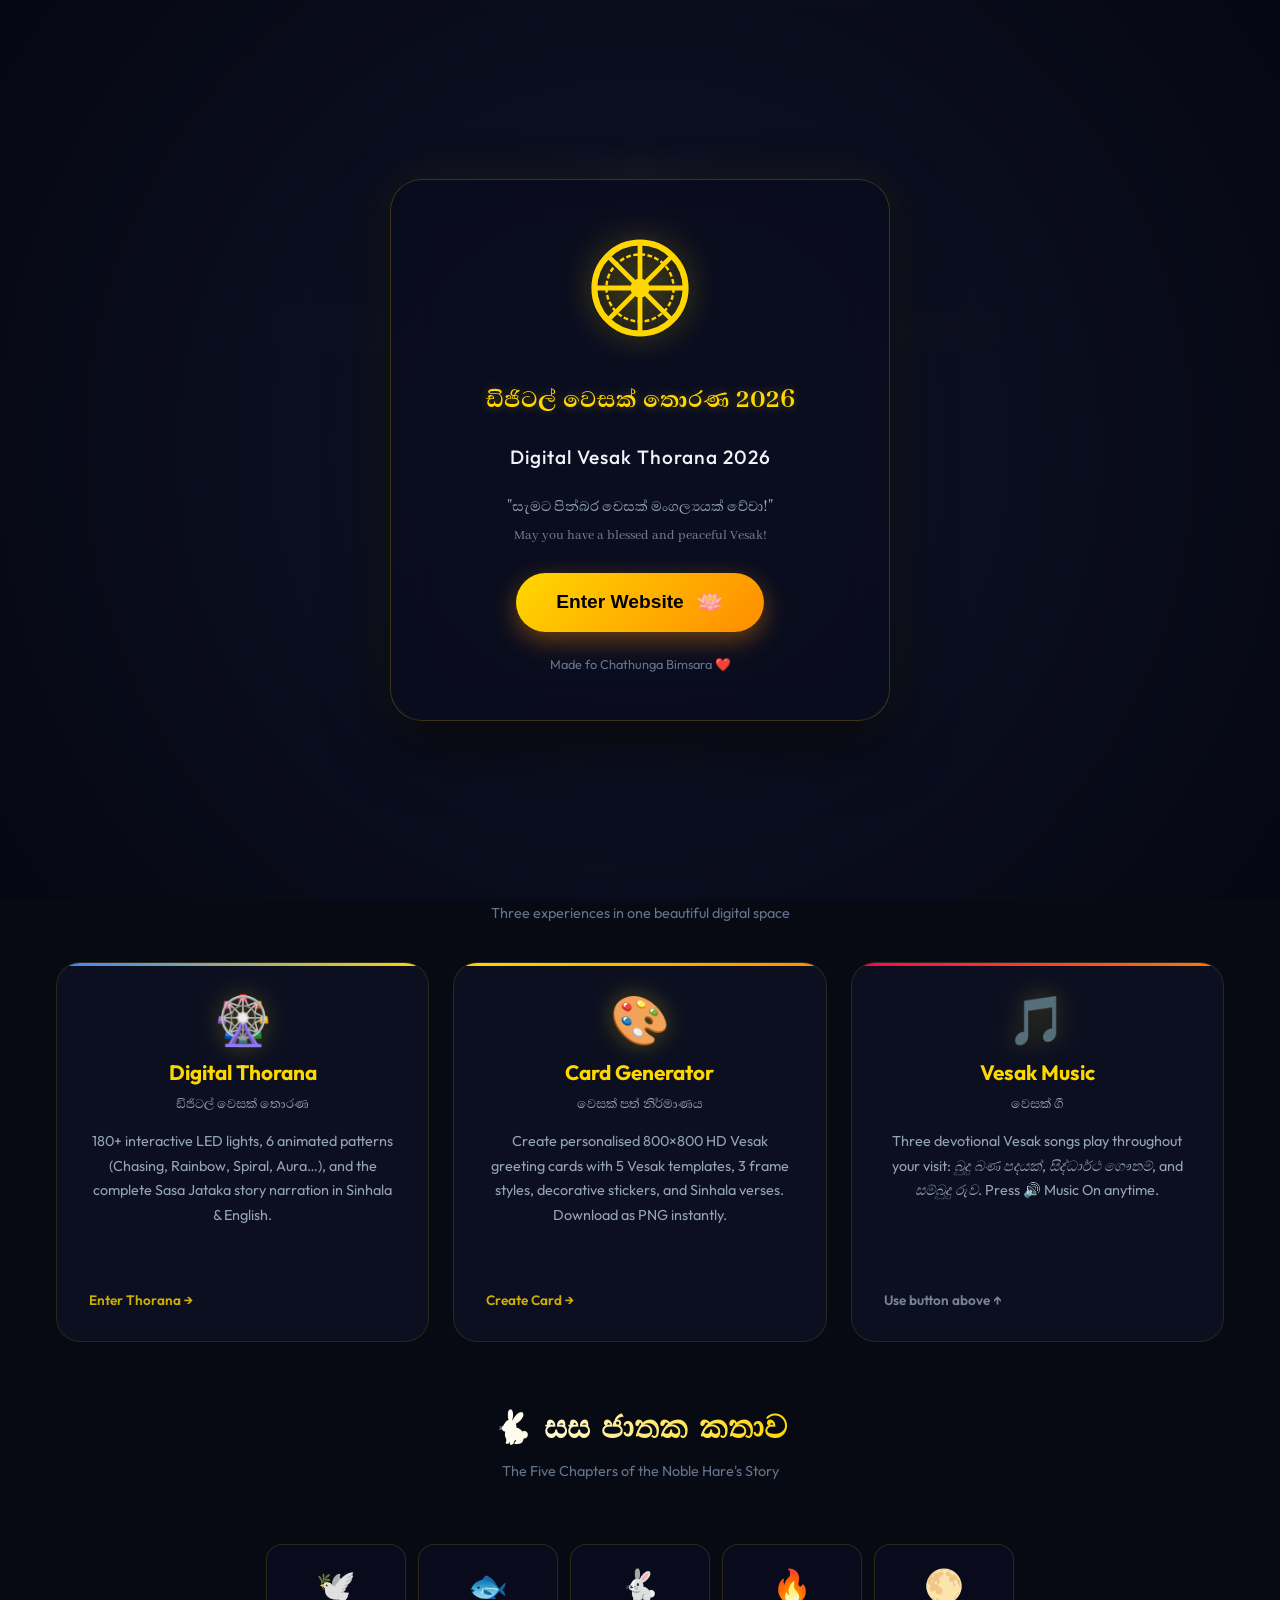
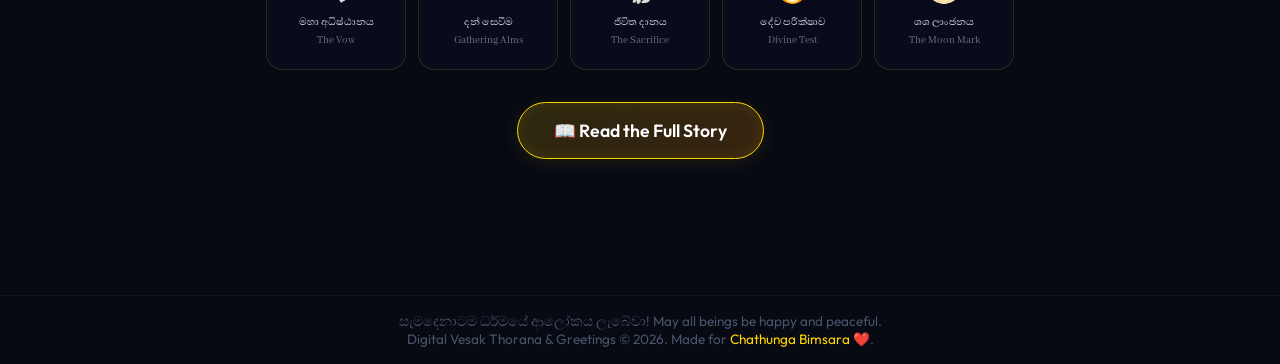
==== commit 2f80dd73: "html updated" ====
--- a/index.html
+++ b/index.html
@@ -33,7 +33,7 @@
                 <span>Enter Website</span>
                 <span style="font-size:1.4rem;">🪷</span>
             </button>
-            <p class="welcome-note">🎵 Contains devotional background music</p>
+            <p class="welcome-note">Made fo Chathunga Bimsara ❤️</p>
         </div>
     </div>
 
--- a/style.css
+++ b/style.css
@@ -2001,7 +2001,285 @@
 .hamburger.active span:nth-child(3) {
     transform: rotate(-45deg) translate(5px, -5px);
 }
-
+/* ==================== THORANA PAGE RESPONSIVE ==================== */
+
+.thorana-container {
+    padding: 1rem 1rem;
+    gap: 1.5rem;
+}
+
+.thorana-view {
+    padding: 1rem 0.5rem;
+}
+
+.thorana-buddha {
+    width: clamp(120px, 38vw, 280px);
+    top: 28%;
+}
+
+/* ==================== HOME PAGE FEATURE CARDS RESPONSIVE ==================== */
+
+.features-section {
+    grid-template-columns: repeat(auto-fit, minmax(280px, 1fr));
+    gap: 1.5rem;
+    padding: 0 1rem;
+}
+
+.feature-card {
+    min-height: 380px; /* සමාන උසක් තියන්න */
+}
+
+/* ==================== MUSIC BUTTON RESPONSIVE ==================== */
+
+.btn-music-toggle {
+    background: rgba(255, 215, 0, 0.12);
+    border: 1px solid rgba(255, 215, 0, 0.4);
+    color: var(--color-yellow);
+    padding: 9px 16px;
+    border-radius: 50px;
+    font-size: 0.85rem;
+    font-weight: 600;
+    white-space: nowrap;
+    transition: all 0.3s ease;
+    flex-shrink: 0;
+}
+
+/* Desktop - Normal */
+@media (min-width: 993px) {
+    .btn-music-toggle {
+        padding: 10px 20px;
+        font-size: 0.9rem;
+    }
+}
+
+/* Tablet */
+@media (max-width: 992px) and (min-width: 769px) {
+    .btn-music-toggle {
+        padding: 9px 14px;
+        font-size: 0.82rem;
+    }
+}
+
+/* Mobile - Make it compact and nice */
+@media (max-width: 768px) {
+    header {
+        padding: 0.9rem 5% !important;
+        gap: 8px;
+    }
+
+    .logo-text {
+        font-size: 1.45rem;
+    }
+
+    .btn-music-toggle {
+        padding: 8px 12px;
+        font-size: 0.78rem;
+        min-width: auto;
+    }
+
+    /* If screen is very narrow, hide text and show only icon */
+    @media (max-width: 480px) {
+        .btn-music-toggle {
+            padding: 8px 10px;
+            font-size: 0.75rem;
+        }
+        
+        /* Optional: Show only icon on very small screens */
+        /* .btn-music-toggle span { display: none; } */   /* Uncomment if needed */
+    }
+}
+
+/* Very Small Screens */
+@media (max-width: 360px) {
+    .logo-text {
+        font-size: 1.35rem;
+    }
+    
+    .btn-music-toggle {
+        padding: 7px 9px;
+        font-size: 0.73rem;
+    }
+}
+
+/* Tablet & Mobile - Better stacking */
+@media (max-width: 1024px) {
+    .features-section {
+        grid-template-columns: repeat(auto-fit, minmax(260px, 1fr));
+        gap: 1.4rem;
+        padding: 0 1.2rem;
+    }
+}
+
+/* Mobile Phones */
+@media (max-width: 768px) {
+    .features-section {
+        grid-template-columns: 1fr; /* එක යටට එක */
+        gap: 1.6rem;
+        padding: 0 1rem;
+    }
+
+    .feature-card {
+        min-height: auto;
+        padding: 1.8rem 1.4rem;
+        margin: 0 auto;
+        max-width: 100%;
+    }
+
+    .feature-icon {
+        font-size: 2.8rem;
+    }
+
+    .feature-title {
+        font-size: 1.35rem;
+    }
+
+    .feature-desc {
+        font-size: 0.92rem;
+        line-height: 1.65;
+    }
+}
+
+/* Small Mobile Screens */
+@media (max-width: 480px) {
+    .features-section {
+        padding: 0 0.8rem;
+        gap: 1.4rem;
+    }
+
+    .feature-card {
+        padding: 1.6rem 1.2rem;
+    }
+
+    .feature-title {
+        font-size: 1.25rem;
+    }
+
+    .feature-title-si {
+        font-size: 0.95rem;
+    }
+}
+
+@media (max-width: 360px) {
+    .feature-card {
+        padding: 1.4rem 1rem;
+    }
+}
+
+/* Desktop - Large Screen */
+@media (min-width: 1024px) {
+    .thorana-container {
+        grid-template-columns: 1.65fr 1fr;
+        padding: 2rem 1.5rem;
+    }
+    
+    .thorana-buddha {
+        top: 21%;
+        width: clamp(180px, 26vw, 340px);
+    }
+}
+
+/* Tablet */
+@media (max-width: 1023px) and (min-width: 769px) {
+    .thorana-container {
+        grid-template-columns: 1fr;
+    }
+    
+    .thorana-buddha {
+        top: 32%;
+        width: clamp(160px, 32vw, 320px);
+    }
+}
+
+/* Mobile - Main Fixes */
+@media (max-width: 768px) {
+    .thorana-container {
+        grid-template-columns: 1fr;
+        padding: 1rem 0.8rem;
+        gap: 1.8rem;
+    }
+
+    .thorana-view {
+        padding: 1.2rem 0.8rem;
+    }
+
+    .thorana-buddha {
+        top: 33% !important;
+        width: clamp(130px, 45vw, 280px) !important;
+    }
+
+    .pandal-structure {
+        width: 100%;
+        max-width: 100%;
+        height: auto;
+    }
+
+    .thorana-dashboard {
+        padding: 1.5rem 1.2rem;
+    }
+
+    .story-card {
+        padding: 1.3rem;
+    }
+
+    .story-image-placeholder {
+        height: 200px;
+    }
+
+    .pattern-grid {
+        grid-template-columns: repeat(2, 1fr);
+        gap: 8px;
+    }
+
+    .audio-player-card {
+        padding: 1.3rem;
+    }
+
+    .control-group {
+        margin-bottom: 1.2rem;
+    }
+}
+
+/* Small Mobile Phones */
+@media (max-width: 480px) {
+    .thorana-buddha {
+        top: 34% !important;
+        width: clamp(115px, 48vw, 250px) !important;
+    }
+
+    .thorana-view {
+        padding: 1rem 0.5rem;
+    }
+
+    .story-text-sinhala {
+        font-size: 1.1rem;
+        line-height: 1.7;
+    }
+
+    .dashboard-title {
+        font-size: 1.6rem;
+    }
+
+    .btn-pattern {
+        padding: 12px 8px;
+        font-size: 0.82rem;
+    }
+
+    .mobile-menu {
+        top: 68px;
+    }
+}
+
+/* Extra Small Screens */
+@media (max-width: 360px) {
+    .thorana-buddha {
+        top: 35% !important;
+        width: clamp(105px, 52vw, 220px) !important;
+    }
+    
+    .story-image-placeholder {
+        height: 180px;
+    }
+}
 /* ==================== RESPONSIVE ==================== */
 @media (max-width: 992px) {
     nav ul {
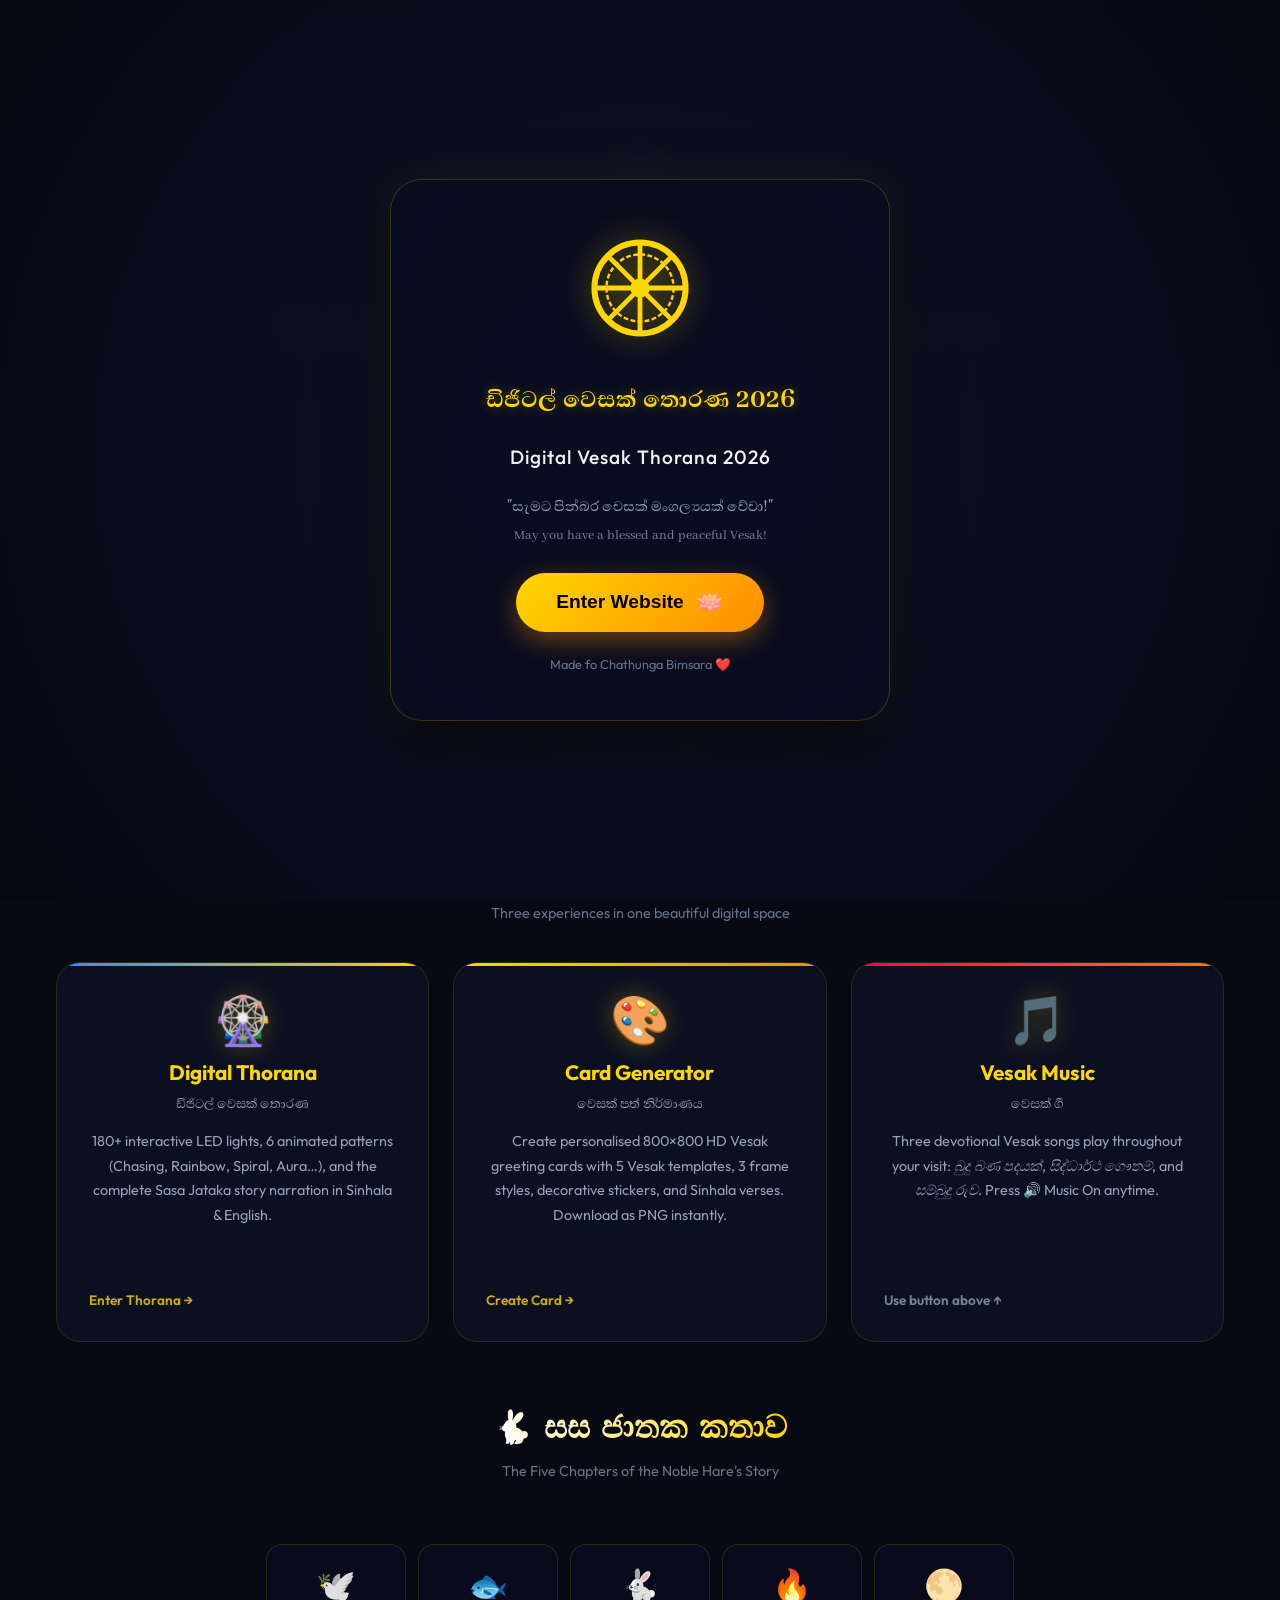
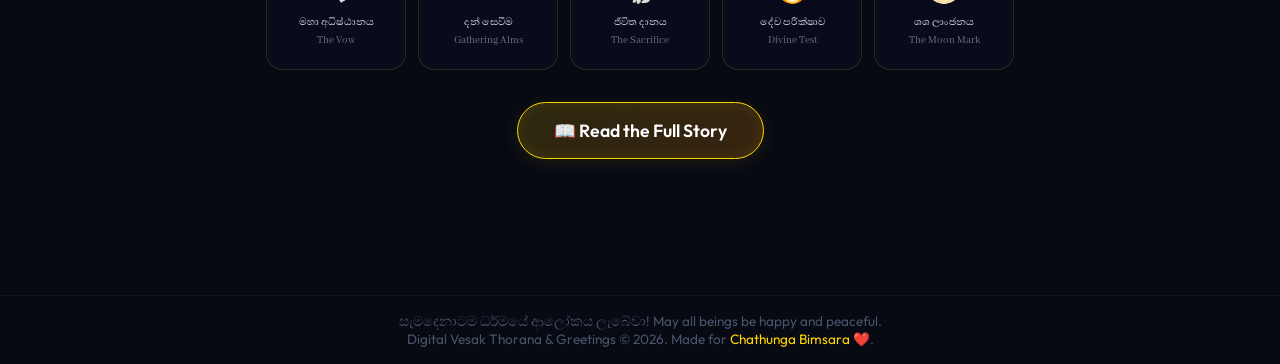
==== commit 69ce87cd: "main index completed" ====
--- a/index.html
+++ b/index.html
@@ -1,6 +1,5 @@
 <!DOCTYPE html>
 <html lang="si">
-
 <head>
     <meta charset="UTF-8">
     <meta name="viewport" content="width=device-width, initial-scale=1.0">
@@ -9,13 +8,9 @@
         content="ඩිජිටල් වෙසක් තොරණ සහ වෙසක් සුබපැතුම්පත් නිර්මාණය. Experience the interactive Sasa Jataka digital pandal and customize your Vesak greeting cards here.">
     <link rel="stylesheet" href="style.css">
 </head>
-
 <body>
-
-    <!-- Welcome/Entry Screen Overlay -->
     <div id="welcomeOverlay" class="welcome-overlay">
         <div class="welcome-card">
-            <!-- Rotating Dharma Wheel -->
             <svg class="welcome-logo" viewBox="0 0 100 100" xmlns="http://www.w3.org/2000/svg">
                 <circle cx="50" cy="50" r="38" fill="none" stroke="#ffd700" stroke-width="5" />
                 <circle cx="50" cy="50" r="8" fill="#ffd700" />
@@ -37,15 +32,12 @@
         </div>
     </div>
 
-    <!-- Stars Twinkling Background -->
     <div class="stars-bg">
         <div class="stars"></div>
     </div>
 
-    <!-- Buddhist Flag Colour Band -->
     <div class="flag-band"></div>
 
-    <!-- Header Navigation -->
     <header>
         <div class="logo">
             <svg class="logo-icon" viewBox="0 0 100 100" xmlns="http://www.w3.org/2000/svg">
@@ -60,7 +52,6 @@
             <span class="logo-text">Vesak 2026</span>
         </div>
 
-        <!-- Desktop Nav -->
         <nav>
             <ul>
                 <li><a href="index.html" class="nav-link">🏠 Home</a></li>
@@ -69,7 +60,6 @@
             </ul>
         </nav>
 
-        <!-- Hamburger -->
         <div class="hamburger" id="hamburger">
             <span></span>
             <span></span>
@@ -79,7 +69,6 @@
         <button id="btnGlobalMusic" class="btn-music-toggle">🔊 Music On</button>
     </header>
 
-    <!-- Mobile Menu -->
     <div class="mobile-menu" id="mobileMenu">
 
         <ul>
@@ -89,10 +78,7 @@
         </ul>
     </div>
 
-    <!-- Main Hero Landing -->
     <main class="hero-section">
-        <!-- Celestial Meditating Buddha SVG Silhouette -->
-        <!-- Hero Buddha Logo - Larger Image -->
         <svg class="hero-logo-large" viewBox="0 0 200 200" xmlns="http://www.w3.org/2000/svg"
             xmlns:xlink="http://www.w3.org/1999/xlink">
 
@@ -111,15 +97,12 @@
                 </filter>
             </defs>
 
-            <!-- Bigger Buddha Image -->
             <image href="assets/buddha.png" x="22" y="12" width="156" height="162" opacity="0.93"
                 preserveAspectRatio="xMidYMid meet" />
 
-            <!-- Enhanced Glowing Aura -->
             <circle cx="100" cy="93" r="76" fill="url(#buddhaGlow)" opacity="0.78" />
             <circle cx="100" cy="93" r="52" fill="none" stroke="#ffd700" stroke-width="2.5" opacity="0.5" />
 
-            <!-- Lotus Throne -->
             <path d="M 45 150 C 45 139, 155 139, 155 150 C 135 167, 65 167, 45 150 Z" fill="#ffd700" opacity="0.95" />
 
         </svg>
@@ -133,7 +116,6 @@
             ඔබේ හිතමිතුරන් වෙනුවෙන්ම වෙසක් සුබපැතුම්පතක් නිර්මාණය කර බාගත කරගන්න.
         </p>
 
-        <!-- CTA Buttons -->
         <div class="cta-container">
             <a href="thorana.html" class="btn-premium">
                 <span>🎡 Enter Digital Thorana</span>
@@ -143,7 +125,6 @@
             </a>
         </div>
 
-        <!-- Countdown Timer -->
         <div class="countdown-box">
             <div class="countdown-item">
                 <span id="daysBox" class="countdown-num">00</span>
@@ -163,7 +144,6 @@
             </div>
         </div>
 
-        <!-- Features Section -->
         <div class="section-divider">
             <h2>✨ What's Inside</h2>
             <p>Three experiences in one beautiful digital space</p>
@@ -204,7 +184,6 @@
             </div>
         </section>
 
-        <!-- Jataka Story Teaser -->
         <div class="section-divider" style="margin-top:0;">
             <h2>🐇 සස ජාතක කතාව</h2>
             <p>The Five Chapters of the Noble Hare's Story</p>
@@ -247,7 +226,6 @@
 
     </main>
 
-    <!-- Footer -->
     <footer class="footer-text">
         සැමදෙනාටම ධර්මයේ ආලෝකය ලැබේවා! May all beings be happy and peaceful. <br>
         Digital Vesak Thorana &amp; Greetings © 2026. Made for <span>Chathunga Bimsara ❤️</span>.
@@ -256,5 +234,4 @@
     <!-- Scripts -->
     <script src="script.js"></script>
 </body>
-
 </html>
--- a/style.css
+++ b/style.css
@@ -2044,6 +2044,67 @@
     flex-shrink: 0;
 }
 
+/* ==================== CARD GENERATOR MOBILE FIX ==================== */
+
+.card-generator-container {
+    display: grid;
+    grid-template-columns: 1fr;
+    gap: 1.5rem;
+    padding: 1rem 0.8rem;
+}
+
+.card-preview-area {
+    position: sticky;
+    top: 80px;           /* Header එකට පහතින් තියන්න */
+    z-index: 10;
+    background: var(--bg-dark);
+    padding-bottom: 1rem;
+    border-bottom: 1px solid rgba(255,215,0,0.15);
+}
+
+.canvas-wrapper {
+    box-shadow: 0 10px 30px rgba(0,0,0,0.6);
+    border-radius: 20px;
+    overflow: hidden;
+    max-width: 100%;
+    margin: 0 auto;
+}
+
+/* Mobile Optimization */
+@media (max-width: 768px) {
+    .card-preview-area {
+        top: 70px;           /* ටිකක් උඩට ගත්තා */
+        position: sticky;
+        z-index: 20;
+    }
+
+    #cardCanvas {
+        width: 100% !important;
+        height: auto !important;
+        max-height: 380px;   /* ලොකු වුණත් යටට නොයන්න */
+        object-fit: contain;
+    }
+
+    .card-controls {
+        padding-top: 1rem;
+    }
+
+    /* Scroll කරනකොට preview එක හොඳින් පේන්න */
+    .card-generator-container {
+        scroll-margin-top: 100px;
+    }
+}
+
+@media (max-width: 480px) {
+    .card-preview-area {
+        top: 65px;
+    }
+    
+    #cardCanvas {
+        max-height: 340px;
+    }
+}
+
 /* Desktop - Normal */
 @media (min-width: 993px) {
     .btn-music-toggle {
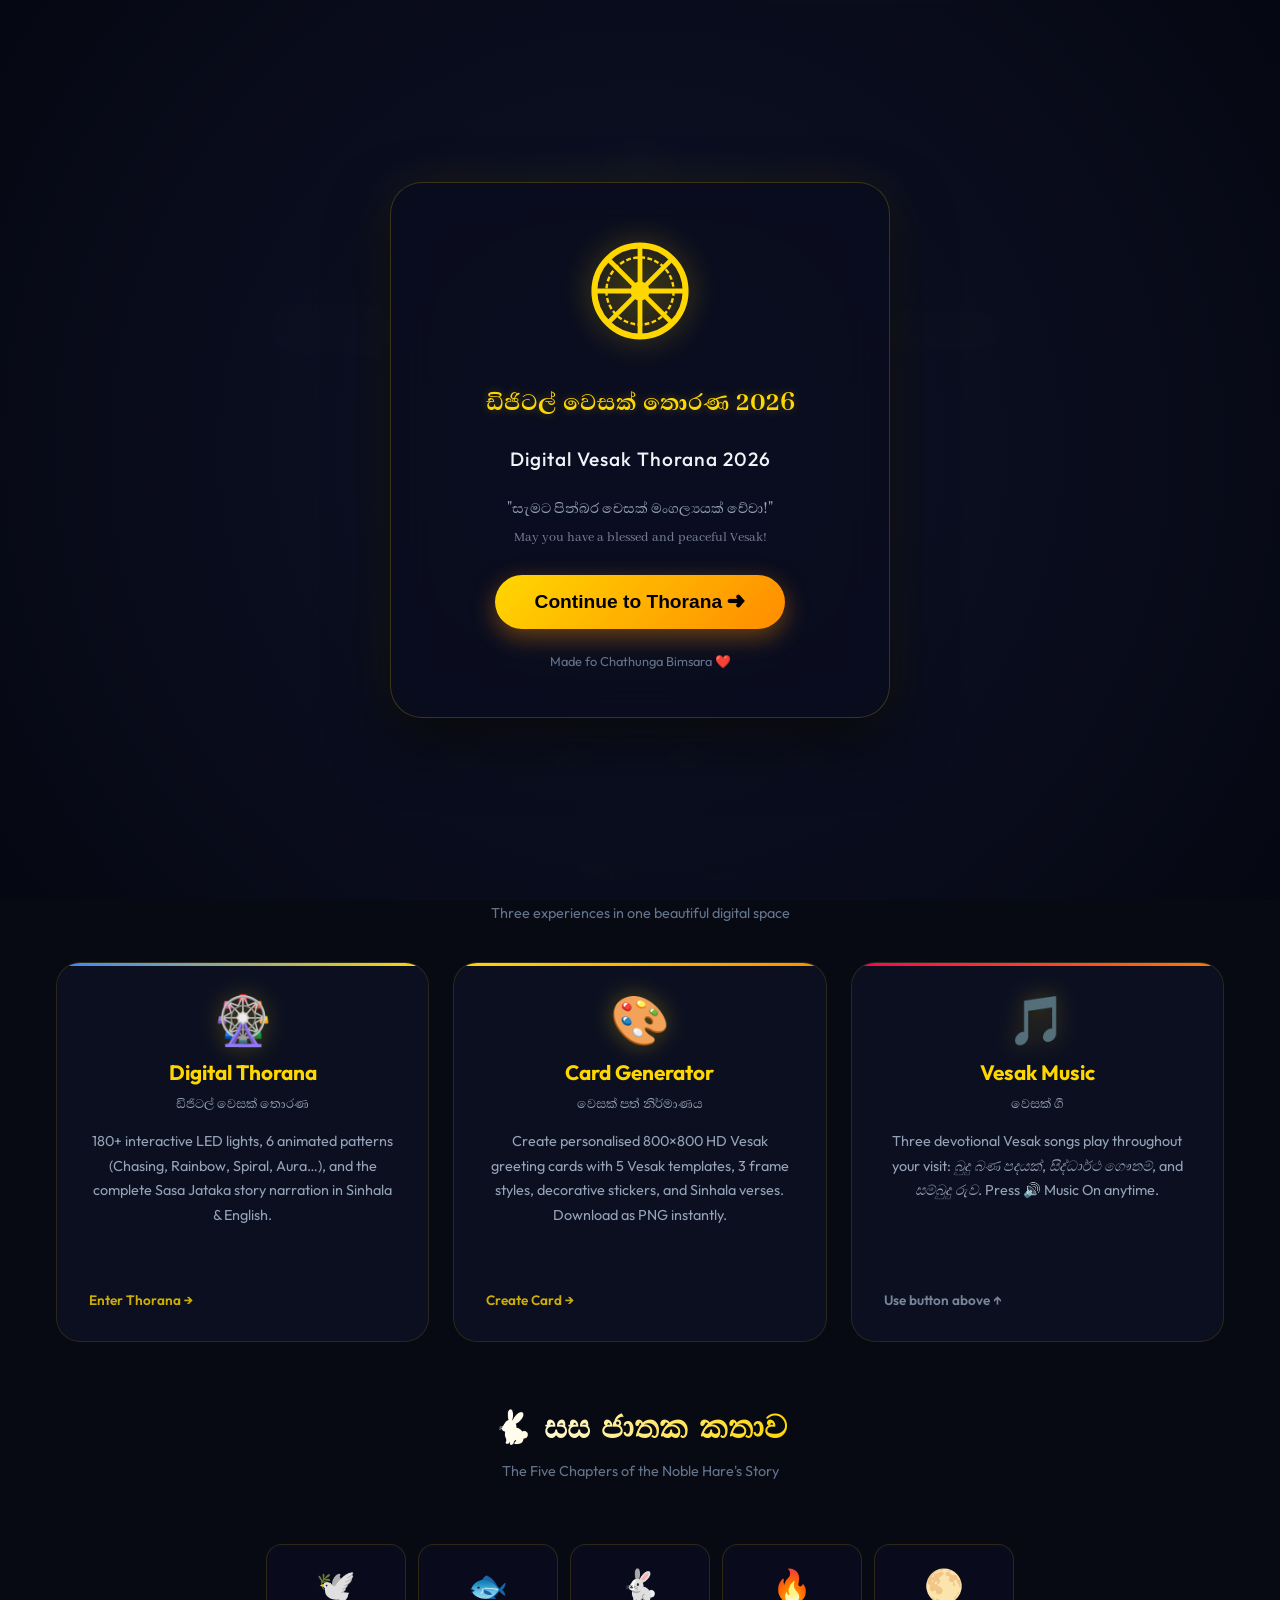
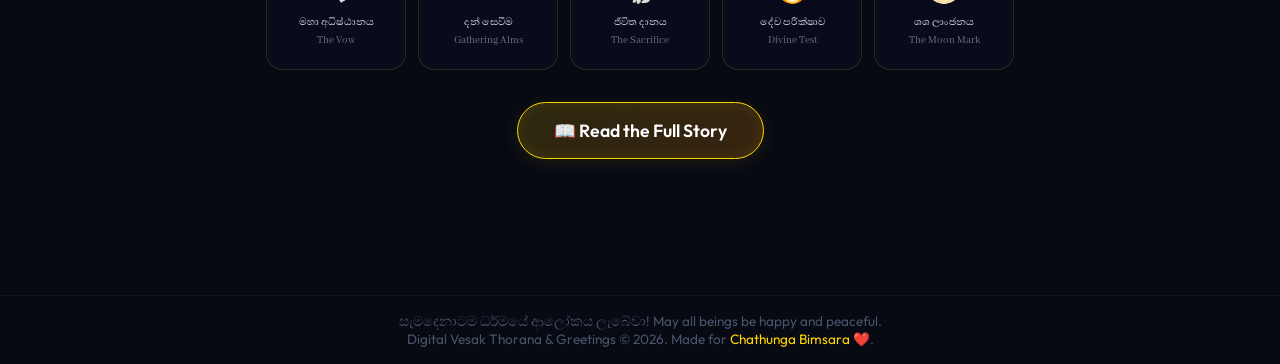
==== commit e828e57c: "updated complete" ====
--- a/index.html
+++ b/index.html
@@ -25,8 +25,7 @@
             <p class="welcome-blessing">"සැමට පින්බර වෙසක් මංගල්‍යයක් වේවා!"<br><span
                     style="font-size:0.9rem;opacity:0.8;">May you have a blessed and peaceful Vesak!</span></p>
             <button id="btnEnterWebsite" class="welcome-btn">
-                <span>Enter Website</span>
-                <span style="font-size:1.4rem;">🪷</span>
+                <span>Continue to Thorana ➜</span>
             </button>
             <p class="welcome-note">Made fo Chathunga Bimsara ❤️</p>
         </div>
--- a/style.css
+++ b/style.css
@@ -1,6 +1,5 @@
 @import url('https://fonts.googleapis.com/css2?family=Abhaya+Libre:wght@400;600;700;800&family=Outfit:wght@300;400;500;600;700;800&family=Yatra+One&display=swap');
 
-/* --- DESIGN SYSTEM --- */
 :root {
     --bg-dark: #070913;
     --bg-card: rgba(15, 20, 42, 0.6);
@@ -21,7 +20,6 @@
     --font-ornamental: 'Yatra One', cursive;
 }
 
-/* --- RESET --- */
 * {
     margin: 0;
     padding: 0;
@@ -47,7 +45,6 @@
     flex: 1;
 }
 
-/* Custom Scrollbar */
 ::-webkit-scrollbar {
     width: 6px;
 }
@@ -65,7 +62,6 @@
     background: rgba(255, 215, 0, 0.6);
 }
 
-/* --- STARFIELD --- */
 .stars-bg {
     position: fixed;
     top: 0;
@@ -134,7 +130,6 @@
     }
 }
 
-/* --- HEADER --- */
 header {
     background: var(--bg-glass);
     backdrop-filter: blur(12px);
@@ -228,7 +223,6 @@
     transform: translateY(-1px);
 }
 
-/* Active playing state - glowing gold */
 .btn-music-toggle.playing {
     background: rgba(255, 215, 0, 0.15);
     border-color: var(--color-yellow);
@@ -250,7 +244,6 @@
     }
 }
 
-/* Now Playing Toast */
 .now-playing-toast {
     position: fixed;
     bottom: 24px;
@@ -368,7 +361,6 @@
     color: #fff;
 }
 
-/* --- HOME HERO --- */
 .hero-section {
     flex: 1;
     display: flex;
@@ -488,7 +480,6 @@
     color: #fff;
 }
 
-/* Countdown */
 .countdown-box {
     margin-top: 50px;
     background: var(--bg-glass);
@@ -520,7 +511,6 @@
     color: #94a3b8;
 }
 
-/* --- THORANA PAGE --- */
 .thorana-container {
     max-width: 1500px;
     margin: 2rem auto;
@@ -554,7 +544,6 @@
     height: auto;
 }
 
-/* ---------- Thorana Buddha Image Overlay (responsive) ---------- */
 .thorana-view {
     position: relative;
 }
@@ -572,7 +561,6 @@
     filter: drop-shadow(0 10px 25px rgba(0, 0, 0, 0.6));
 }
 
-/* Hide original SVG buddha silhouette so the photo doesn't overlap */
 #buddhaStanding {
     display: none;
 }
@@ -598,7 +586,6 @@
     }
 }
 
-/* Bulb States */
 .bulb {
     cursor: pointer;
     transition: fill 0.15s ease, filter 0.15s ease, opacity 0.15s ease;
@@ -635,7 +622,6 @@
     opacity: 0.5;
 }
 
-/* Panel Triggers */
 .pandal-panel-trigger {
     cursor: pointer;
     transition: transform 0.3s ease, filter 0.3s ease;
@@ -651,7 +637,6 @@
     filter: brightness(1.3) drop-shadow(0 0 20px var(--color-yellow));
 }
 
-/* Dashboard */
 .thorana-dashboard {
     background: var(--bg-card);
     border: 1px solid var(--border-glass);
@@ -740,7 +725,6 @@
     transform: scale(1.2);
 }
 
-/* Story Card */
 .story-card {
     background: rgba(5, 7, 18, 0.8);
     border: 1px solid rgba(255, 255, 255, 0.08);
@@ -913,7 +897,6 @@
     box-shadow: 0 0 10px rgba(255, 215, 0, 0.2);
 }
 
-/* --- CARD GENERATOR PAGE --- */
 .card-generator-container {
     max-width: 1400px;
     margin: 2rem auto;
@@ -964,7 +947,6 @@
     gap: 1.8rem;
 }
 
-/* Background Selector */
 .bg-select-grid {
     display: grid;
     grid-template-columns: repeat(3, 1fr);
@@ -1005,7 +987,6 @@
     text-align: center;
 }
 
-/* File Upload */
 .file-upload-wrapper {
     position: relative;
     display: flex;
@@ -1057,7 +1038,6 @@
     background: rgba(255, 60, 60, 0.3);
 }
 
-/* Frame Selector */
 .frame-select-grid {
     display: grid;
     grid-template-columns: repeat(2, 1fr);
@@ -1084,7 +1064,6 @@
     box-shadow: 0 0 10px rgba(255, 215, 0, 0.15);
 }
 
-/* Text Inputs */
 .text-input-wrapper {
     display: flex;
     flex-direction: column;
@@ -1114,7 +1093,6 @@
     box-shadow: 0 0 10px rgba(255, 215, 0, 0.15);
 }
 
-/* Verses */
 .verses-list {
     display: flex;
     flex-direction: column;
@@ -1145,7 +1123,6 @@
     color: var(--color-yellow);
 }
 
-/* Alignment Buttons */
 .align-btn-group {
     display: flex;
     gap: 8px;
@@ -1170,7 +1147,6 @@
     color: var(--color-yellow);
 }
 
-/* Checkbox Row */
 .checkbox-row {
     display: flex;
     align-items: center;
@@ -1179,7 +1155,6 @@
     font-size: 0.9rem;
 }
 
-/* Style Controls */
 .style-controls-grid {
     display: grid;
     grid-template-columns: repeat(2, 1fr);
@@ -1215,7 +1190,6 @@
     border-radius: 50%;
 }
 
-/* Sticker Panel */
 .sticker-panel {
     background: rgba(255, 255, 255, 0.02);
     padding: 16px;
@@ -1260,7 +1234,6 @@
     box-shadow: 0 0 6px var(--color-yellow);
 }
 
-/* Export */
 .btn-export {
     background: linear-gradient(135deg, #ffd700, #ff8c00);
     border: none;
@@ -1282,7 +1255,6 @@
     filter: brightness(1.05);
 }
 
-/* Glow Animation */
 .pulse-glow-border {
     position: relative;
     border: 4px solid transparent !important;
@@ -1316,7 +1288,6 @@
     }
 }
 
-/* Card Generator layout animations */
 .card-controls {
     animation: controls-slide-in 0.8s cubic-bezier(0.175, 0.885, 0.32, 1.275);
 }
@@ -1350,7 +1321,6 @@
 }
 
 
-/* Footer */
 .footer-text {
     text-align: center;
     color: #475569;
@@ -1364,7 +1334,6 @@
     color: var(--color-yellow);
 }
 
-/* --- RESPONSIVE --- */
 @media (max-width: 768px) {
     .hero-title {
         font-size: 2rem;
@@ -1430,7 +1399,6 @@
     }
 }
 
-/* --- AUDIO PLAYER CARD --- */
 .audio-player-card {
     background: rgba(5, 7, 18, 0.85);
     border: 1px solid var(--border-glass);
@@ -1487,7 +1455,6 @@
     margin-top: 6px;
 }
 
-/* --- HOME PAGE STYLES (MIGRATED) --- */
 .features-section {
     max-width: 1200px;
     margin: 0 auto 4rem;
@@ -1603,7 +1570,6 @@
     font-size: 0.9rem;
 }
 
-/* Buddhist flag color band */
 .flag-band {
     height: 5px;
     background: linear-gradient(to right,
@@ -1660,7 +1626,6 @@
     line-height: 1.4;
 }
 
-/* --- WELCOME SCREEN OVERLAY --- */
 .welcome-overlay {
     position: fixed;
     top: 0;
@@ -1791,7 +1756,6 @@
     color: #64748b;
 }
 
-/* Page transitions */
 .spa-transition-fade {
     animation: spa-fade-in 0.4s ease-out forwards;
 }
@@ -1808,7 +1772,6 @@
     }
 }
 
-/* Jataka Story transitions */
 .story-card .story-body {
     transition: opacity 0.4s ease, transform 0.4s ease;
 }
@@ -1831,7 +1794,6 @@
     }
 }
 
-/* ==================== HEADER & NAV ==================== */
 header {
     background: var(--bg-glass);
     backdrop-filter: blur(12px);
@@ -1868,7 +1830,6 @@
     -webkit-text-fill-color: transparent;
 }
 
-/* Desktop Navigation */
 nav ul {
     display: flex;
     list-style: none;
@@ -1895,7 +1856,6 @@
     border: 1px solid rgba(255, 215, 0, 0.2);
 }
 
-/* Hamburger */
 .hamburger {
     display: none;
     flex-direction: column;
@@ -1912,7 +1872,6 @@
     transition: 0.4s;
 }
 
-/* ==================== MOBILE MENU (Premium Look) ==================== */
 .mobile-menu {
     display: none;
     position: fixed;
@@ -1974,7 +1933,6 @@
     box-shadow: 0 0 15px rgba(255, 215, 0, 0.2);
 }
 
-/* Music Button in Mobile */
 .mobile-music-btn {
     margin: 15px 5% 10px;
     background: rgba(255, 215, 0, 0.1);
@@ -1989,7 +1947,6 @@
     justify-content: center;
 }
 
-/* Hamburger Animation */
 .hamburger.active span:nth-child(1) {
     transform: rotate(45deg) translate(6px, 6px);
 }
@@ -2001,7 +1958,6 @@
 .hamburger.active span:nth-child(3) {
     transform: rotate(-45deg) translate(5px, -5px);
 }
-/* ==================== THORANA PAGE RESPONSIVE ==================== */
 
 .thorana-container {
     padding: 1rem 1rem;
@@ -2016,8 +1972,6 @@
     width: clamp(120px, 38vw, 280px);
     top: 28%;
 }
-
-/* ==================== HOME PAGE FEATURE CARDS RESPONSIVE ==================== */
 
 .features-section {
     grid-template-columns: repeat(auto-fit, minmax(280px, 1fr));
@@ -2026,10 +1980,8 @@
 }
 
 .feature-card {
-    min-height: 380px; /* සමාන උසක් තියන්න */
-}
-
-/* ==================== MUSIC BUTTON RESPONSIVE ==================== */
+    min-height: 380px;
+}
 
 .btn-music-toggle {
     background: rgba(255, 215, 0, 0.12);
@@ -2044,68 +1996,6 @@
     flex-shrink: 0;
 }
 
-/* ==================== CARD GENERATOR MOBILE FIX ==================== */
-
-.card-generator-container {
-    display: grid;
-    grid-template-columns: 1fr;
-    gap: 1.5rem;
-    padding: 1rem 0.8rem;
-}
-
-.card-preview-area {
-    position: sticky;
-    top: 80px;           /* Header එකට පහතින් තියන්න */
-    z-index: 10;
-    background: var(--bg-dark);
-    padding-bottom: 1rem;
-    border-bottom: 1px solid rgba(255,215,0,0.15);
-}
-
-.canvas-wrapper {
-    box-shadow: 0 10px 30px rgba(0,0,0,0.6);
-    border-radius: 20px;
-    overflow: hidden;
-    max-width: 100%;
-    margin: 0 auto;
-}
-
-/* Mobile Optimization */
-@media (max-width: 768px) {
-    .card-preview-area {
-        top: 70px;           /* ටිකක් උඩට ගත්තා */
-        position: sticky;
-        z-index: 20;
-    }
-
-    #cardCanvas {
-        width: 100% !important;
-        height: auto !important;
-        max-height: 380px;   /* ලොකු වුණත් යටට නොයන්න */
-        object-fit: contain;
-    }
-
-    .card-controls {
-        padding-top: 1rem;
-    }
-
-    /* Scroll කරනකොට preview එක හොඳින් පේන්න */
-    .card-generator-container {
-        scroll-margin-top: 100px;
-    }
-}
-
-@media (max-width: 480px) {
-    .card-preview-area {
-        top: 65px;
-    }
-    
-    #cardCanvas {
-        max-height: 340px;
-    }
-}
-
-/* Desktop - Normal */
 @media (min-width: 993px) {
     .btn-music-toggle {
         padding: 10px 20px;
@@ -2113,7 +2003,6 @@
     }
 }
 
-/* Tablet */
 @media (max-width: 992px) and (min-width: 769px) {
     .btn-music-toggle {
         padding: 9px 14px;
@@ -2121,7 +2010,6 @@
     }
 }
 
-/* Mobile - Make it compact and nice */
 @media (max-width: 768px) {
     header {
         padding: 0.9rem 5% !important;
@@ -2138,19 +2026,14 @@
         min-width: auto;
     }
 
-    /* If screen is very narrow, hide text and show only icon */
     @media (max-width: 480px) {
         .btn-music-toggle {
             padding: 8px 10px;
             font-size: 0.75rem;
         }
-        
-        /* Optional: Show only icon on very small screens */
-        /* .btn-music-toggle span { display: none; } */   /* Uncomment if needed */
-    }
-}
-
-/* Very Small Screens */
+    }
+}
+
 @media (max-width: 360px) {
     .logo-text {
         font-size: 1.35rem;
@@ -2162,7 +2045,6 @@
     }
 }
 
-/* Tablet & Mobile - Better stacking */
 @media (max-width: 1024px) {
     .features-section {
         grid-template-columns: repeat(auto-fit, minmax(260px, 1fr));
@@ -2171,10 +2053,9 @@
     }
 }
 
-/* Mobile Phones */
 @media (max-width: 768px) {
     .features-section {
-        grid-template-columns: 1fr; /* එක යටට එක */
+        grid-template-columns: 1fr;
         gap: 1.6rem;
         padding: 0 1rem;
     }
@@ -2200,7 +2081,6 @@
     }
 }
 
-/* Small Mobile Screens */
 @media (max-width: 480px) {
     .features-section {
         padding: 0 0.8rem;
@@ -2226,7 +2106,6 @@
     }
 }
 
-/* Desktop - Large Screen */
 @media (min-width: 1024px) {
     .thorana-container {
         grid-template-columns: 1.65fr 1fr;
@@ -2239,7 +2118,6 @@
     }
 }
 
-/* Tablet */
 @media (max-width: 1023px) and (min-width: 769px) {
     .thorana-container {
         grid-template-columns: 1fr;
@@ -2251,7 +2129,6 @@
     }
 }
 
-/* Mobile - Main Fixes */
 @media (max-width: 768px) {
     .thorana-container {
         grid-template-columns: 1fr;
@@ -2300,7 +2177,6 @@
     }
 }
 
-/* Small Mobile Phones */
 @media (max-width: 480px) {
     .thorana-buddha {
         top: 34% !important;
@@ -2330,7 +2206,6 @@
     }
 }
 
-/* Extra Small Screens */
 @media (max-width: 360px) {
     .thorana-buddha {
         top: 35% !important;
@@ -2341,7 +2216,7 @@
         height: 180px;
     }
 }
-/* ==================== RESPONSIVE ==================== */
+
 @media (max-width: 992px) {
     nav ul {
         display: none;
